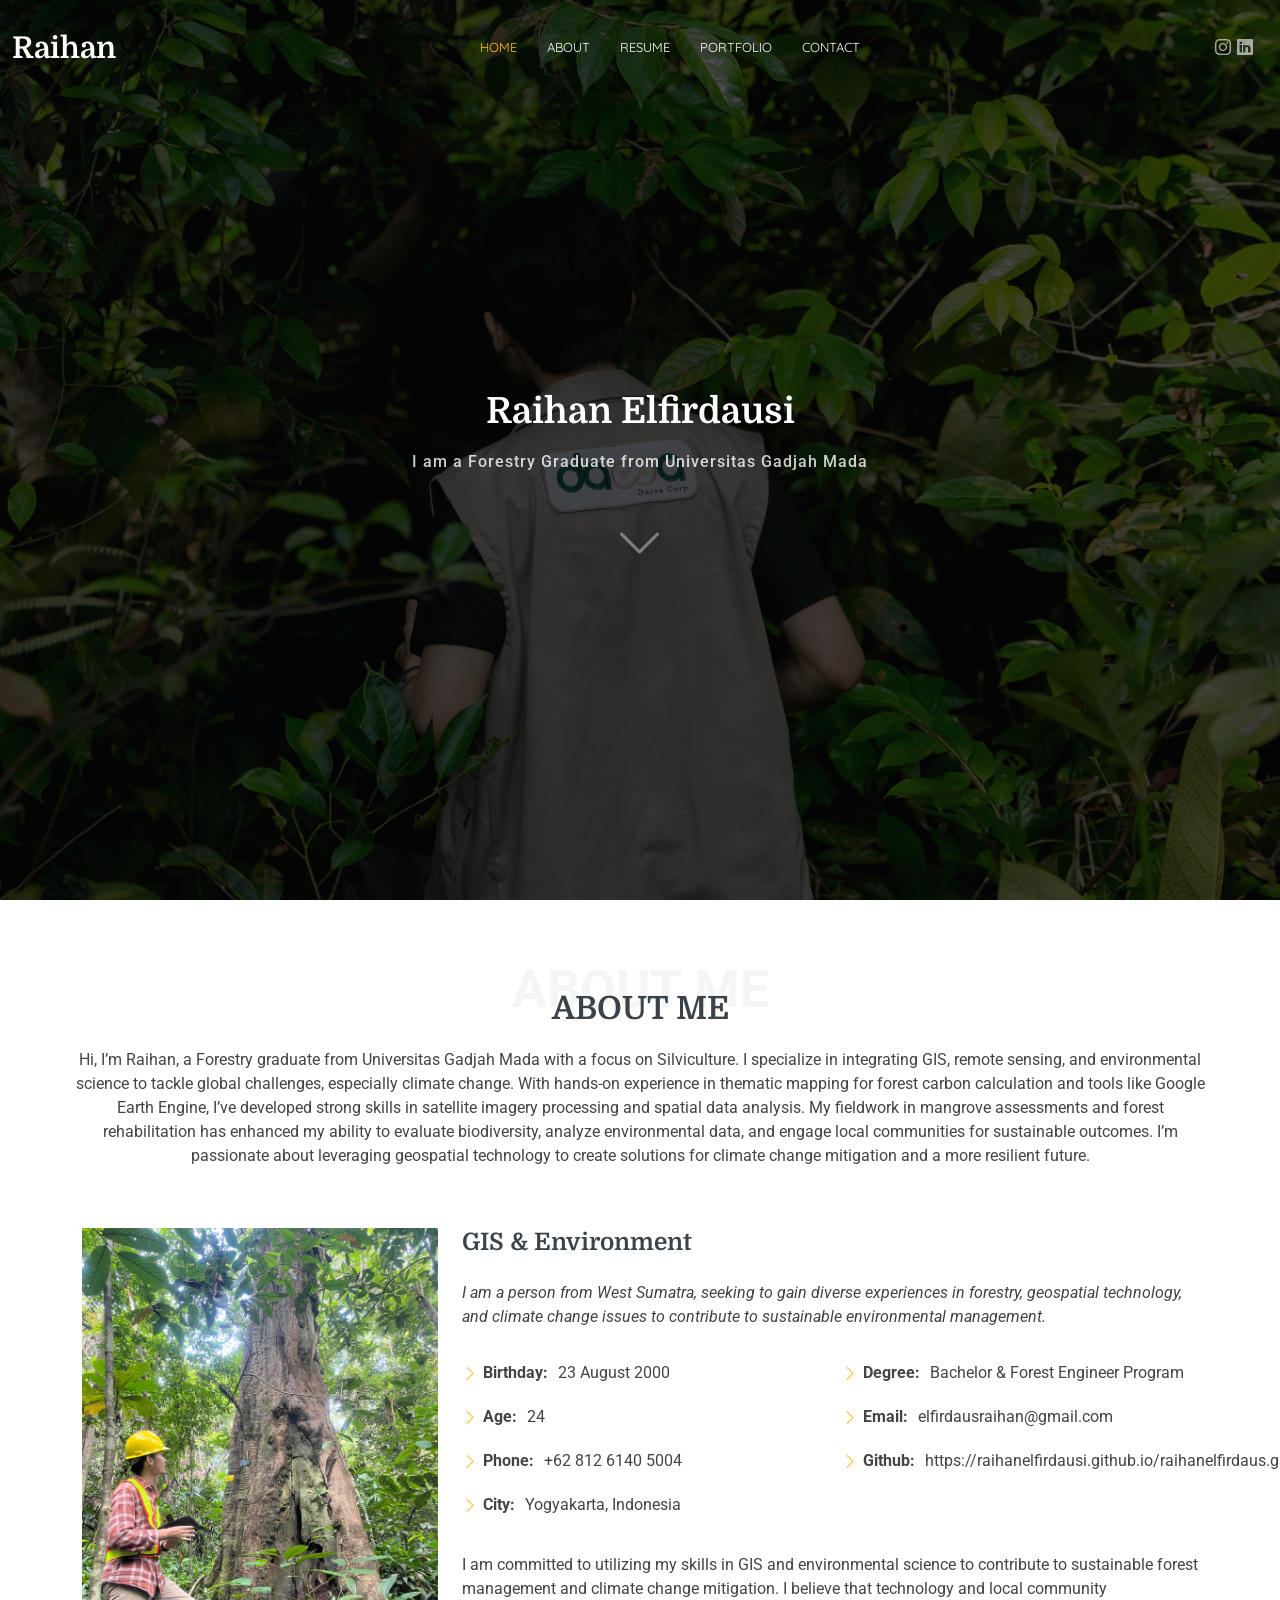
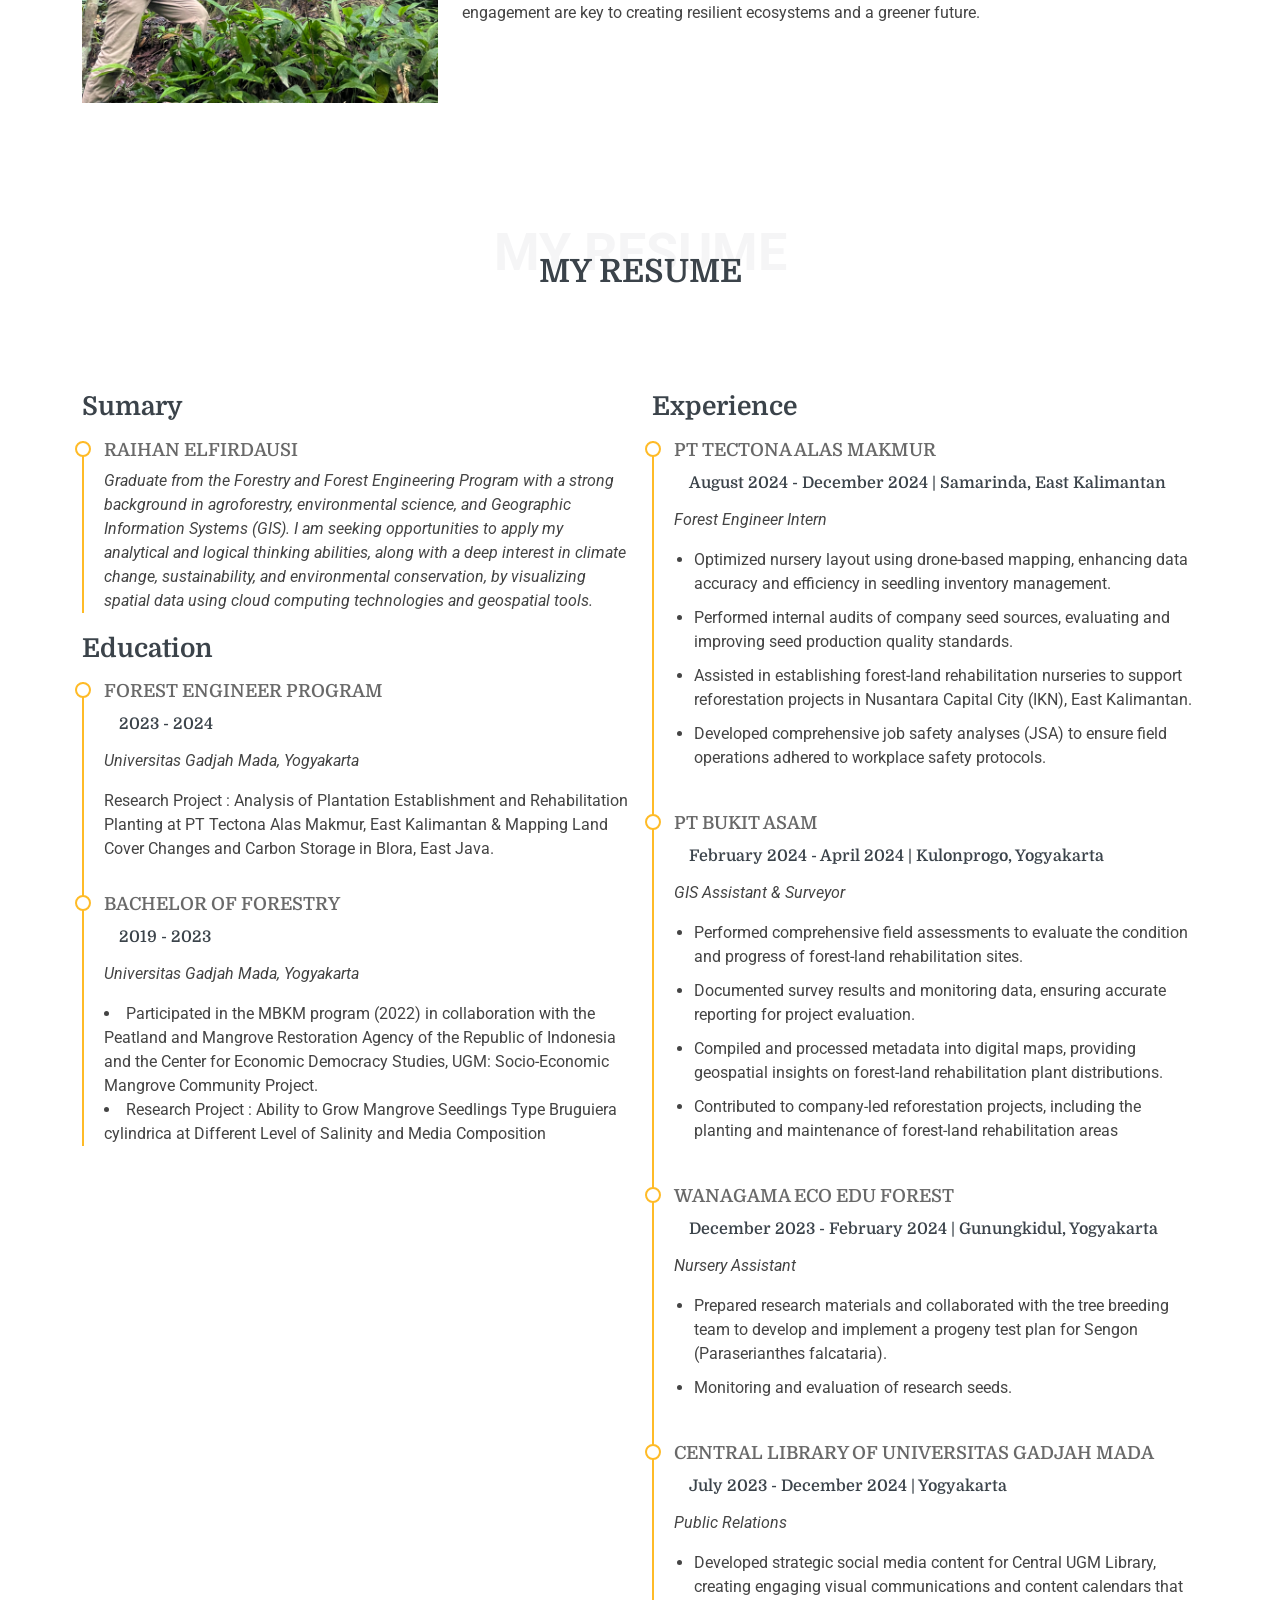
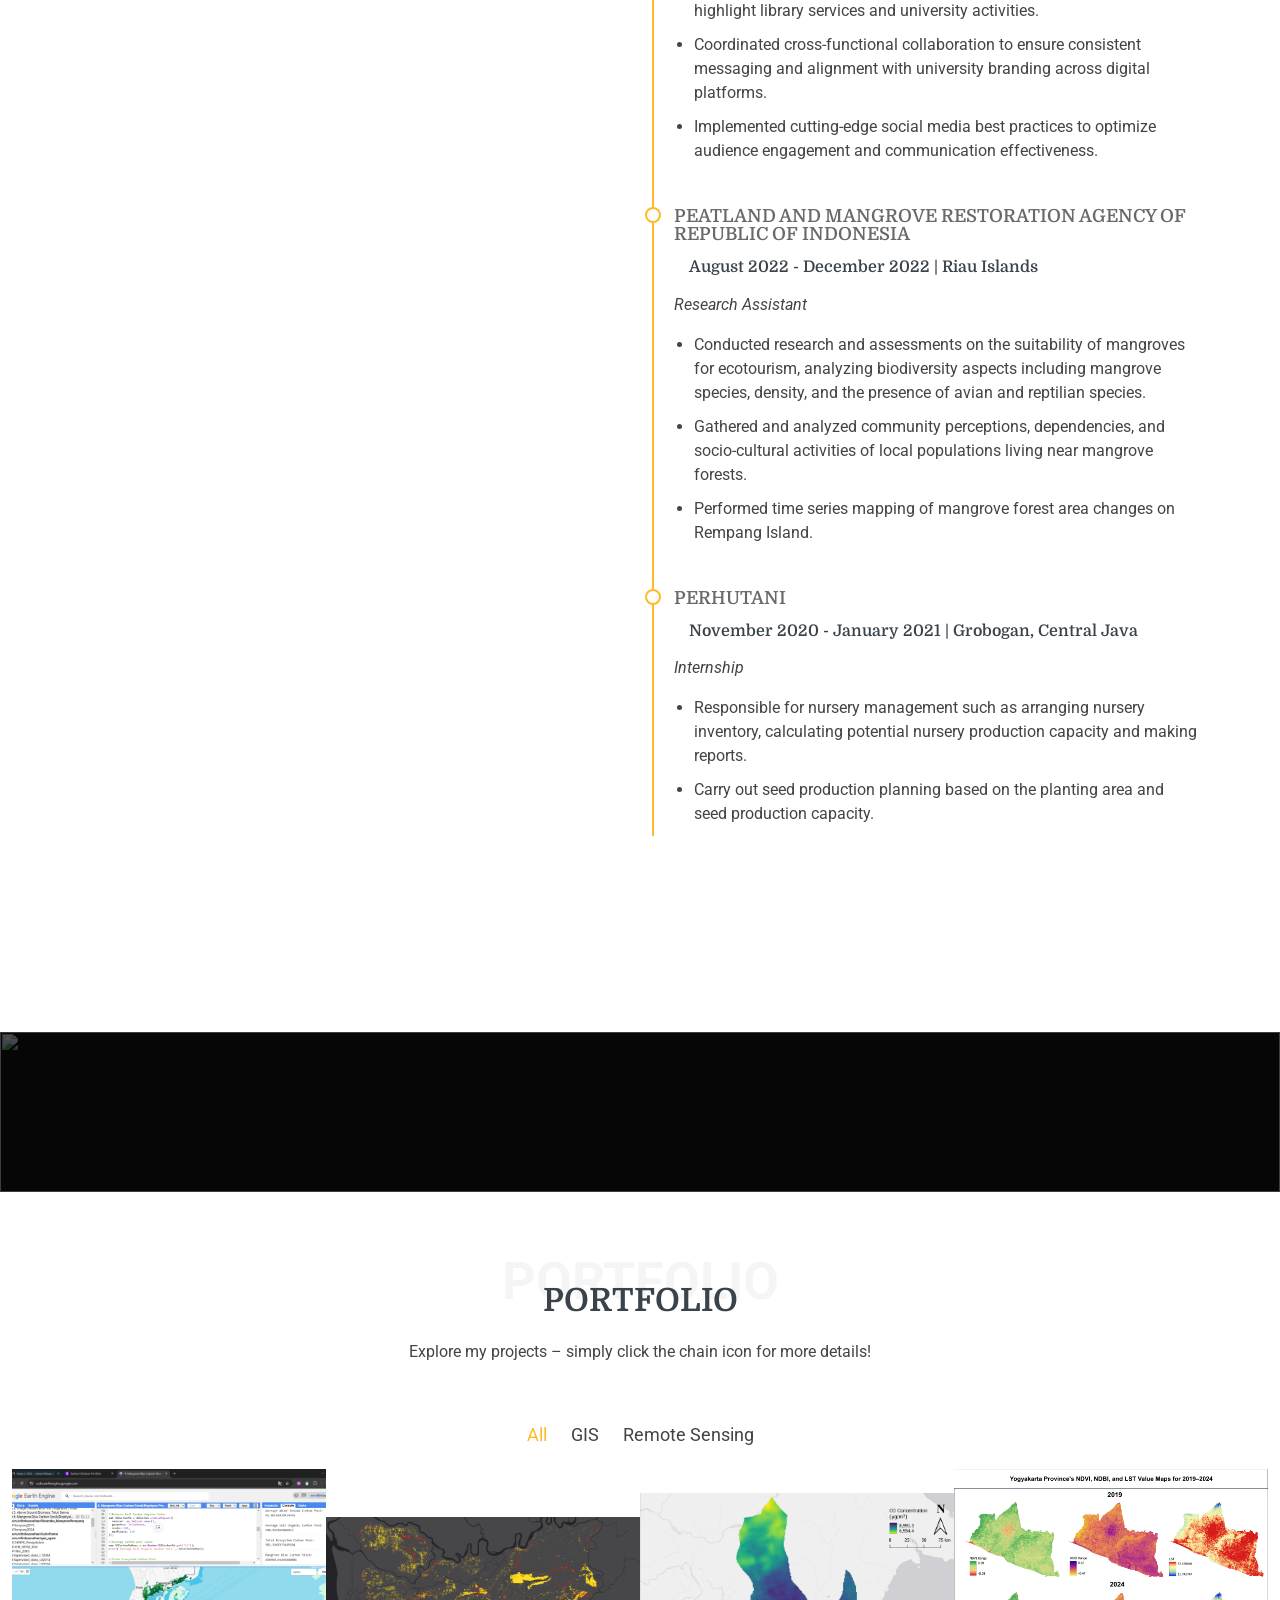
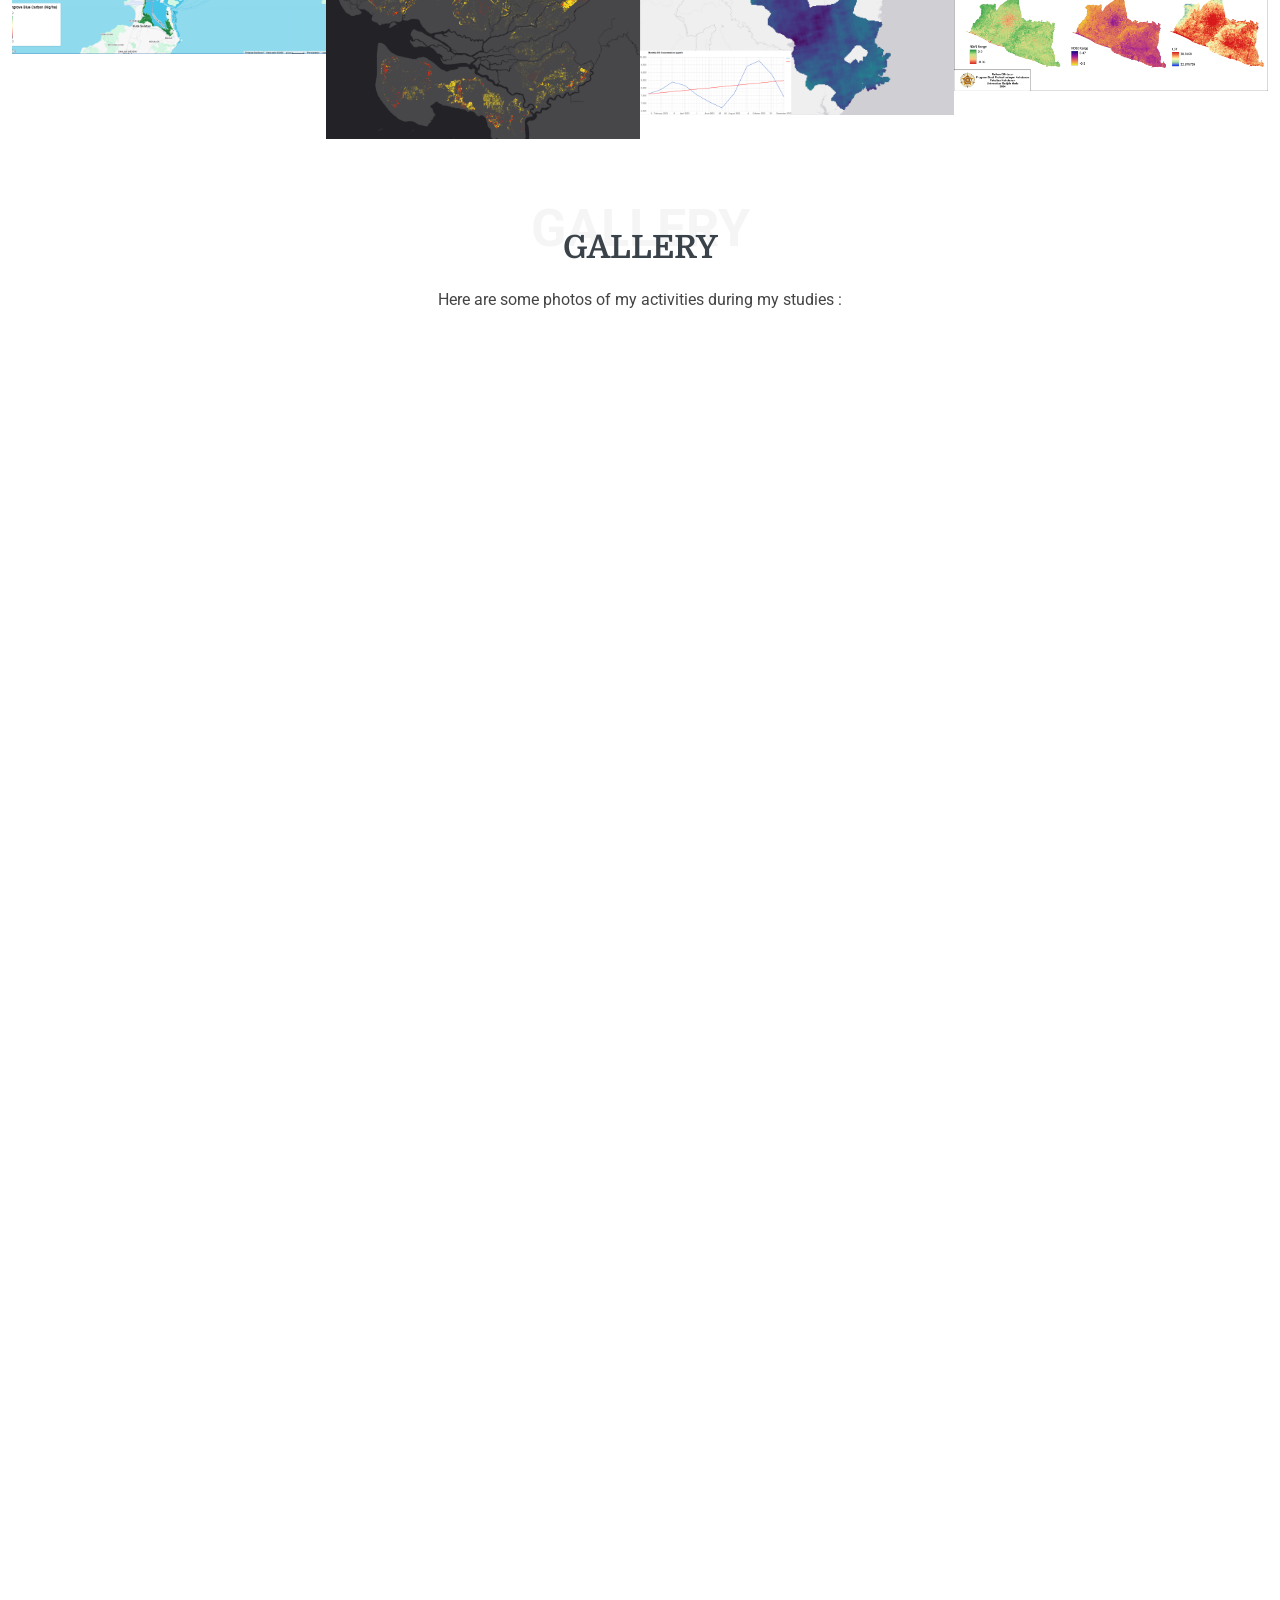
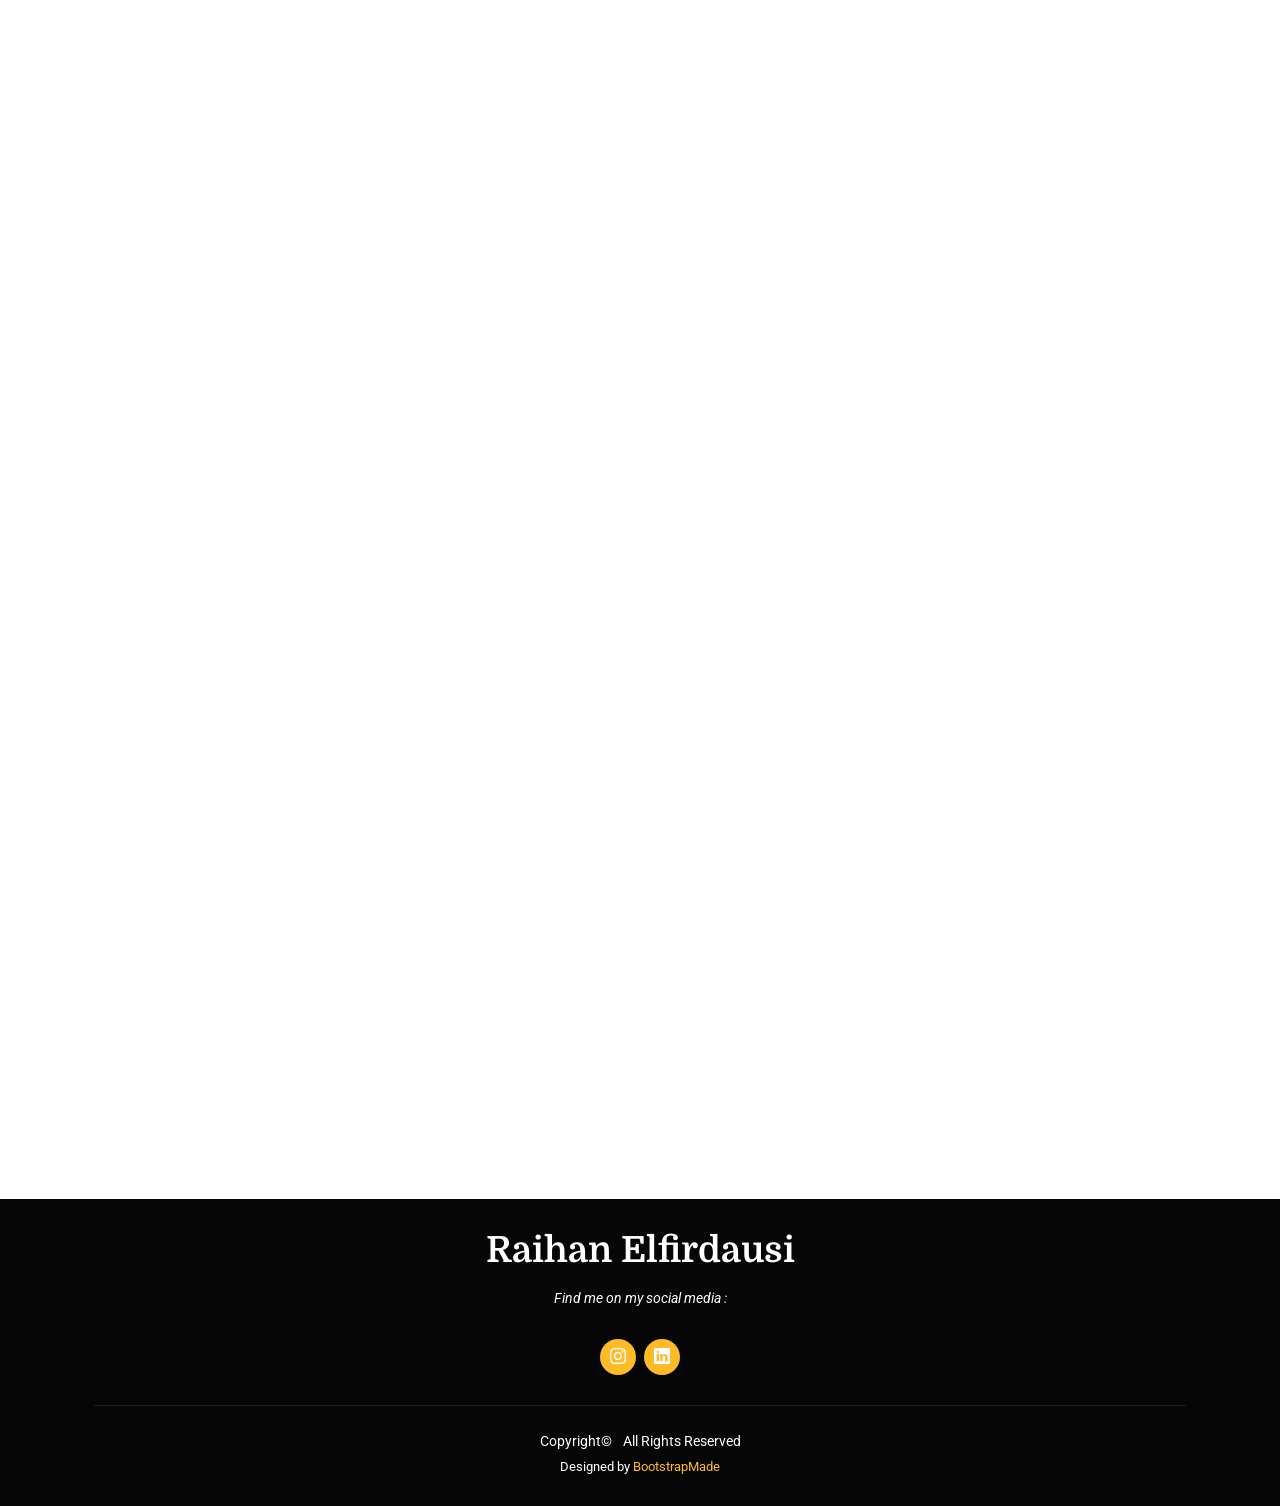
==== index.html @ 6f222135 "perbaikan" ====
<!DOCTYPE html><html lang="en"><head><meta charset="utf-8"><meta content="width=device-width, initial-scale=1.0" name="viewport"><title>Raihan Elfirdausi Portfolio</title><meta name="GIS Portfolio" content=""><meta name="Portfolio" content=""><!-- Favicons --><link href="assets/img/favicon.png" rel="icon"><link href="assets/img/apple-touch-icon.png" rel="apple-touch-icon"><!-- Fonts --><link href="https://fonts.googleapis.com" rel="preconnect"><link href="https://fonts.gstatic.com" rel="preconnect" crossorigin><link href="https://fonts.googleapis.com/css2?family=Roboto:ital,wght@0,100;0,300;0,400;0,500;0,700;0,900;1,100;1,300;1,400;1,500;1,700;1,900&family=Quicksand:wght@300;400;500;600;700&family=Domine:wght@400;500;600;700&display=swap" rel="stylesheet"><!-- Vendor CSS Files --><link href="assets/vendor/bootstrap/css/bootstrap.min.css" rel="stylesheet"><link href="assets/vendor/bootstrap-icons/bootstrap-icons.css" rel="stylesheet"><link href="assets/vendor/aos/aos.css" rel="stylesheet"><link href="assets/vendor/swiper/swiper-bundle.min.css" rel="stylesheet"><link href="assets/vendor/glightbox/css/glightbox.min.css" rel="stylesheet"><!-- Main CSS File --><link href="assets/css/main.css" rel="stylesheet"></head><body class="index-page"><header id="header" class="header d-flex align-items-center fixed-top"><div class="container-fluid position-relative d-flex align-items-center justify-content-between"><a href="index.html" class="logo d-flex align-items-center me-auto me-xl-0"><!-- Uncomment the line below if you also wish to use an image logo --><!-- <img src="assets/img/logo.png" alt="">--><h1 class="sitename">Raihan</h1></a><nav id="navmenu" class="navmenu"><ul><li><a href="#hero" class="active">Home</a></li><li><a href="#about">About</a></li><li><a href="#resume">Resume</a></li><li><a href="#portfolio">Portfolio</a></li><li><a href="#contact">Contact</a></li></ul><i class="mobile-nav-toggle d-xl-none bi bi-list"></i></nav><div class="header-social-links"><a href="#" class="instagram"><i class="bi bi-instagram"></i></a><a href="#" class="linkedin"><i class="bi bi-linkedin"></i></a></div></div></header><main class="main"><!-- Hero Section --><section id="hero" class="hero section dark-background"><img src="assets/img/VersiWEBP/Tempino-Ekologi-13.webp" alt="" data-aos="fade-in"><div class="container text-center" data-aos="fade-up" data-aos-delay="100"><h2>Raihan Elfirdausi</h2><p>I am a Forestry Graduate from Universitas Gadjah Mada</p>
        <a href="#about" class="btn-scroll" title="Scroll Down"><i class="bi bi-chevron-down"></i></a>
      </div>

    </section><!-- /Hero Section -->

    <!-- About Section -->
    <section id="about" class="about section">

      <!-- Section Title -->
      <div class="container section-title" data-aos="fade-up">
        <span class="description-title">About me</span>
        <h2>About Me</h2>
        <p>Hi, I’m Raihan, a Forestry graduate from Universitas Gadjah Mada with a focus on Silviculture. I specialize in integrating GIS, remote sensing, and environmental science to tackle global challenges, especially climate change.
          With hands-on experience in thematic mapping for forest carbon calculation and tools like Google Earth Engine, I’ve developed strong skills in satellite imagery processing and spatial data analysis. My fieldwork in mangrove assessments and forest rehabilitation has enhanced my ability to evaluate biodiversity, analyze environmental data, and engage local communities for sustainable outcomes.
          I’m passionate about leveraging geospatial technology to create solutions for climate change mitigation and a more resilient future.</p>
      </div><!-- End Section Title -->

      <div class="container" data-aos="fade-up" data-aos-delay="100">

        <div class="row gy-4 justify-content-center">
          <div class="col-lg-4">
            <img src="assets/img/rehan.jpg" class="img-fluid" alt="">
          </div>
          <div class="col-lg-8 content">
            <h2>GIS &amp; Environment</h2>
            <p class="fst-italic py-3">
              I am a person from West Sumatra, seeking to gain diverse experiences in forestry, geospatial technology, and climate change issues to contribute to sustainable environmental management.
            </p>
            <div class="row">
              <div class="col-lg-6">
                <ul>
                  <li><i class="bi bi-chevron-right"></i> <strong>Birthday:</strong> <span>23 August 2000</span></li>
                  <li><i class="bi bi-chevron-right"></i> <strong>Age:</strong> <span>24</span></li>
                  <li><i class="bi bi-chevron-right"></i> <strong>Phone:</strong> <span>+62 812 6140 5004</span></li>
                  <li><i class="bi bi-chevron-right"></i> <strong>City:</strong> <span>Yogyakarta, Indonesia</span></li>
                </ul>
              </div>
              <div class="col-lg-6">
                <ul>
                  <li><i class="bi bi-chevron-right"></i> <strong>Degree:</strong> <span>Bachelor & Forest Engineer Program</span></li>
                  <li><i class="bi bi-chevron-right"></i> <strong>Email:</strong> <span>elfirdausraihan@gmail.com</span></li>
                  <li><i class="bi bi-chevron-right"></i> <strong>Github:</strong> <span>https://raihanelfirdausi.github.io/raihanelfirdaus.github.io/</span></li>
                </ul>
              </div>
            </div>
            <p class="py-3">
              I am committed to utilizing my skills in GIS and environmental science to contribute to sustainable forest management and climate change mitigation. I believe that technology and local community engagement are key to creating resilient ecosystems and a greener future.
            </p>
          </div>
        </div>

      </div>

    </section><!-- /About Section -->

    <!-- Resume Section -->
    <section id="resume" class="resume section">

      <!-- Section Title -->
      <div class="container section-title" data-aos="fade-up">
        <span class="description-title">My Resume</span>
        <h2>My Resume</h2>
        <p> </p>
      </div><!-- End Section Title -->

      <div class="container">

        <div class="row">

          <div class="col-lg-6" data-aos="fade-up" data-aos-delay="100">
            <h3 class="resume-title">Sumary</h3>

            <div class="resume-item pb-0">
              <h4>Raihan Elfirdausi</h4>
              <p><em>Graduate from the Forestry and Forest Engineering Program with a strong background in agroforestry, environmental science, and Geographic Information Systems (GIS). I am seeking opportunities to apply my analytical and logical thinking abilities, along with a deep interest in climate change, sustainability, and environmental conservation, by visualizing spatial data using cloud computing technologies and geospatial tools.</em></p>
              <ul>
                
              </ul>
            </div><!-- Edn Resume Item -->

            <h3 class="resume-title">Education</h3>
            <div class="resume-item">
              <h4>Forest Engineer Program</h4>
              <h5>2023 - 2024</h5>
              <p><em>Universitas Gadjah Mada, Yogyakarta</em></p>
              <p>Research Project : Analysis of Plantation Establishment and Rehabilitation Planting at PT Tectona Alas Makmur, East Kalimantan & Mapping Land Cover Changes and Carbon Storage in Blora, East Java.</p>
            </div><!-- Edn Resume Item -->

            <div class="resume-item">
              <h4>Bachelor of Forestry</h4>
              <h5>2019 - 2023</h5>
              <p><em>Universitas Gadjah Mada, Yogyakarta</em></p>
              <li>Participated in the MBKM program (2022) in collaboration with the Peatland and Mangrove Restoration Agency of the Republic of Indonesia and the Center for Economic Democracy Studies, UGM: Socio-Economic Mangrove Community Project.
              <li>Research Project : Ability to Grow Mangrove Seedlings Type Bruguiera cylindrica at Different Level of Salinity and Media Composition
                </p>
            </div><!-- Edn Resume Item -->

          </div>

          <div class="col-lg-6" data-aos="fade-up" data-aos-delay="200">
            <h3 class="resume-title">Experience</h3>
            <div class="resume-item">
              <h4>PT Tectona Alas Makmur</h4>
              <h5>August 2024 - December 2024 | Samarinda, East Kalimantan</h5>
              <p><em>Forest Engineer Intern</em></p>
              <ul>
                <li>Optimized nursery layout using drone-based mapping, enhancing data accuracy and efficiency in seedling inventory management.</li>
                <li>Performed internal audits of company seed sources, evaluating and improving seed production quality standards.</li>
                <li>Assisted in establishing forest-land rehabilitation nurseries to support reforestation projects in Nusantara Capital City (IKN), East Kalimantan.</li>
                <li>Developed comprehensive job safety analyses (JSA) to ensure field operations adhered to workplace safety protocols.</li>
              </ul>
            </div><!-- Edn Resume Item -->

            <div class="resume-item">
              <h4>PT Bukit Asam</h4>
              <h5>February 2024 - April 2024 | Kulonprogo, Yogyakarta</h5>
              <p><em>GIS Assistant  & Surveyor</em></p>
              <ul>
                <li>Performed comprehensive field assessments to evaluate the condition and progress of forest-land rehabilitation sites.</li>
                <li>Documented survey results and monitoring data, ensuring accurate reporting for project evaluation.</li>
                <li>Compiled and processed metadata into digital maps, providing geospatial insights on forest-land rehabilitation plant distributions.</li>
                <li>Contributed to company-led reforestation projects, including the planting and maintenance of forest-land rehabilitation areas</li>
              </ul>
            </div><!-- Edn Resume Item -->

            <div class="resume-item">
              <h4>Wanagama Eco Edu Forest</h4>
              <h5>December 2023 - February 2024 | Gunungkidul, Yogyakarta</h5>
              <p><em>Nursery Assistant</em></p>
              <ul>
                <li>Prepared research materials and collaborated with the tree breeding team to develop and implement a progeny test plan for Sengon (Paraserianthes falcataria).</li>
                <li>Monitoring and evaluation of research seeds.</li>
              </ul>
            </div><!-- Edn Resume Item -->

            <div class="resume-item">
              <h4>Central Library of Universitas Gadjah Mada</h4>
              <h5>July 2023 - December 2024 | Yogyakarta</h5>
              <p><em>Public Relations</em></p>
              <ul>
                <li>Developed strategic social media content for Central UGM Library, creating engaging visual communications and content calendars that highlight library services and university activities.</li>
                <li>Coordinated cross-functional collaboration to ensure consistent messaging and alignment with university branding across digital platforms.</li>
                <li>Implemented cutting-edge social media best practices to optimize audience engagement and communication effectiveness.</li>
              </ul>
            </div><!-- Edn Resume Item -->

            <div class="resume-item">
              <h4>Peatland and Mangrove Restoration Agency of Republic of Indonesia</h4>
              <h5>August 2022 - December 2022 | Riau Islands</h5>
              <p><em>Research Assistant</em></p>
              <ul>
                <li>Conducted research and assessments on the suitability of mangroves for ecotourism, analyzing biodiversity aspects including mangrove species, density, and the presence of avian and reptilian species.</li>
                <li>Gathered and analyzed community perceptions, dependencies, and socio-cultural activities of local populations living near mangrove forests.</li>
                <li>Performed time series mapping of mangrove forest area changes on Rempang Island.</li>
              </ul>
            </div><!-- Edn Resume Item -->

            <div class="resume-item">
              <h4>PERHUTANI </h4>
              <h5>November 2020 - January 2021 | Grobogan, Central Java</h5>
              <p><em>Internship</em></p>
              <ul>
                <li>Responsible for nursery management such as arranging nursery inventory, calculating potential nursery production capacity and making reports.</li>
                <li>Carry out seed production planning based on the planting area and seed production capacity.</li>
              </ul>
            </div><!-- Edn Resume Item -->
          </div>

        </div>

      </div>

    </section><!-- /Resume Section -->

    <!-- Services Section -->
    <section id="services" class="services section">

      
    </section><!-- /Services Section -->

    <!-- Testimonials Section -->
    <section id="testimonials" class="testimonials section dark-background">

      <img src="assets/img/BALI CONTOUR WITHOUT CAPTION.png " class="testimonials-bg" alt="">

      <div class="container" data-aos="fade-up" data-aos-delay="100">

        <div class="swiper init-swiper">
          <script type="application/json" class="swiper-config">
            {
              "loop": true,
              "speed": 600,
              "autoplay": {
                "delay": 5000
              },
              "slidesPerView": "auto",
              "pagination": {
                "el": ".swiper-pagination",
                "type": "bullets",
                "clickable": true
              }
            }
          </script>
         

    </section><!-- /Testimonials Section -->

    <!-- Portfolio Section -->
    <section id="portfolio" class="portfolio section">

      <!-- Section Title -->
      <div class="container section-title" data-aos="fade-up">
        <span class="description-title">Portfolio</span>
        <h2>Portfolio</h2>
        <p>Explore my projects – simply click the chain icon for more details!</p>
      </div><!-- End Section Title -->

      <div class="container-fluid">

        <div class="isotope-layout" data-default-filter="*" data-layout="masonry" data-sort="original-order">

          <ul class="portfolio-filters isotope-filters" data-aos="fade-up" data-aos-delay="100">
            <li data-filter="*" class="filter-active">All</li>
            <li data-filter=".filter-GIS">GIS</li>
            <li data-filter=".filter-RemoteSensing">Remote Sensing</li>
            
          </ul><!-- End Portfolio Filters -->

          <div class="row g-0 isotope-container" data-aos="fade-up" data-aos-delay="200">

            <div class="col-xl-3 col-lg-4 col-md-6 portfolio-item isotope-item filter-RemoteSensing">
              <div class="portfolio-content h-100">
                <img src="assets/img/portfolio/Blue Carbon Teluk Benoa.png" class="img-fluid" alt="">
                <div class="portfolio-info">
                  <a href="assets/img/portfolio/Blue Carbon Teluk Benoa.png" data-gallery="portfolio-gallery-Google Earth Engine" class="glightbox preview-link"><i class="bi bi-zoom-in"></i></a>
                  <a href="BenoaBay.html" title="More Details" class="details-link"><i class="bi bi-link-45deg"></i></a>
                </div>
              </div>
            </div><!-- End Portfolio Item -->

            <div class="col-xl-3 col-lg-4 col-md-6 portfolio-item isotope-item filter-RemoteSensing filter-GIS">
              <div class="portfolio-content h-100">
                <img src="assets/img/VersiWEBP/Peta Perubahan Luasan Mangrove Rempang 2019-2024-min.png" class="img-fluid" alt="">
                <div class="portfolio-info">
                  <a href="assets/img/VersiWEBP/Peta Perubahan Luasan Mangrove Rempang 2019-2024-min.png" data-gallery="portfolio-gallery-product" class="glightbox preview-link"><i class="bi bi-zoom-in"></i></a>
                  <a href="Rempang.html" title="More Details" class="details-link"><i class="bi bi-link-45deg"></i></a>
                </div>
              </div>
            </div><!-- End Portfolio Item -->

            <div class="col-xl-3 col-lg-4 col-md-6 portfolio-item isotope-item filter-GIS">
              <div class="portfolio-content h-100">
                <img src="assets/img/portfolio/Peta Contour Bali.png" class="img-fluid" alt="">
                <div class="portfolio-info">
                  <a href="assets/img/portfolio/Peta Contour Bali.png" data-gallery="portfolio-gallery-branding" class="glightbox preview-link"><i class="bi bi-zoom-in"></i></a>
                  <a href="Bali3D.html" title="More Details" class="details-link"><i class="bi bi-link-45deg"></i></a>
                </div>
              </div>
            </div><!-- End Portfolio Item -->

            <div class="col-xl-3 col-lg-4 col-md-6 portfolio-item isotope-item filter-RemoteSensing filter-GIS">
              <div class="portfolio-content h-100">
                <img src="assets/img/VersiWEBP/IndeksYogyakarta.webp" class="img-fluid" alt="">
                <div class="portfolio-info">
                  <a href="assets/img/VersiWEBP/IndeksYogyakarta.webp" data-gallery="portfolio-gallery-book" class="glightbox preview-link"><i class="bi bi-zoom-in"></i></a>
                  <a href="IndeksYogyakarta.html" title="More Details" class="details-link"><i class="bi bi-link-45deg"></i></a>
                </div>
              </div>
            </div><!-- End Portfolio Item -->

            <div class="col-xl-3 col-lg-4 col-md-6 portfolio-item isotope-item filter-RemoteSensing filter-GIS">
              <div class="portfolio-content h-100">
                <img src="assets/img/portfolio/BloraEnd2.jpg" class="img-fluid" alt="">
                <div class="portfolio-info">
                  <a href="assets/img/portfolio/BloraEnd2.jpg" data-gallery="portfolio-gallery-book" class="glightbox preview-link"><i class="bi bi-zoom-in"></i></a>
                  <a href="CarbonBlora.html" title="More Details" class="details-link"><i class="bi bi-link-45deg"></i></a>
                </div>
              </div>
            </div><!-- End Portfolio Item -->

            <div class="col-xl-3 col-lg-4 col-md-6 portfolio-item isotope-item filter-RemoteSensing">
              <div class="portfolio-content h-100">
                <img src="assets/img/portfolio/Peta CO_Kutai.png" class="img-fluid" alt="">
                <div class="portfolio-info">
                  <a href="assets/img/portfolio/Peta CO_Kutai.png" data-gallery="portfolio-gallery-book" class="glightbox preview-link"><i class="bi bi-zoom-in"></i></a>
                  <a href="Polusi.html" title="More Details" class="details-link"><i class="bi bi-link-45deg"></i></a>
                </div>
              </div>
            </div><!-- End Portfolio Item -->

            <div class="col-xl-3 col-lg-4 col-md-6 portfolio-item isotope-item filter-GIS filter-RemoteSensing">
              <div class="portfolio-content h-100">
                <img src="assets/img/portfolio/Emission Factor Without Legend.png" class="img-fluid" alt="">
                <div class="portfolio-info">
                  <a href="assets/img/portfolio/Emission Factor Without Legend.png" data-gallery="portfolio-gallery-book" class="glightbox preview-link"><i class="bi bi-zoom-in"></i></a>
                  <a href="Peatland Kubu Raya.html" title="More Details" class="details-link"><i class="bi bi-link-45deg"></i></a>
                </div>
              </div>
            </div><!-- End Portfolio Item -->

           </div><!-- End Portfolio Container -->

    <!-- Gallery Section -->
    <section id="gallery" class="gallery section">

      <!-- Section Title -->
      <div class="container section-title" data-aos="fade-up">
        <span class="description-title">Gallery</span>
        <h2>Gallery</h2>
        <p>Here are some photos of my activities during my studies :</p>
      </div><!-- End Section Title -->

      <div class="container-fluid" data-aos="fade-up" data-aos-delay="100">

        <div class="row g-0">
          <div class="col-lg-3 col-md-4">
            <div class="gallery-item">
              <a href="assets/img/VersiWEBP/kaltim.webp" class="glightbox" data-gallery="images-gallery">
                <img src="assets/img/VersiWEBP/kaltim.webp" alt="" class="img-fluid">
              </a>
            </div>
          </div><!-- End Gallery Item -->

          <div class="col-lg-3 col-md-4">
            <div class="gallery-item">
              <a href="assets/img/gallery/tata.jpg" class="glightbox" data-gallery="images-gallery">
                <img src="assets/img/gallery/tata.jpg" alt="" class="img-fluid">
              </a>
            </div>
          </div><!-- End Gallery Item -->

          <div class="col-lg-3 col-md-4">
            <div class="gallery-item">
              <a href="assets/img/gallery/nayes.jpg" class="glightbox" data-gallery="images-gallery">
                <img src="assets/img/gallery/nayes.jpg" alt="" class="img-fluid">
              </a>
            </div>
          </div><!-- End Gallery Item -->

          <div class="col-lg-3 col-md-4">
            <div class="gallery-item">
              <a href="assets/img/gallery/grobogan.jpg" class="glightbox" data-gallery="images-gallery">
                <img src="assets/img/gallery/grobogan.jpg" alt="" class="img-fluid">
              </a>
            </div>
          </div><!-- End Gallery Item -->
          
          <div class="col-lg-3 col-md-4">
            <div class="gallery-item">
              <a href="assets/img/gallery/mangrove.jpg" class="glightbox" data-gallery="images-gallery">
                <img src="assets/img/gallery/mangrove.jpg" alt="" class="img-fluid">
              </a>
            </div>
          </div><!-- End Gallery Item -->

          <div class="col-lg-3 col-md-4">
            <div class="gallery-item">
              <a href="assets/img/gallery/kebumen.jpg" class="glightbox" data-gallery="images-gallery">
                <img src="assets/img/gallery/kebumen.jpg" alt="" class="img-fluid">
              </a>
            </div>
          </div><!-- End Gallery Item -->


          <div class="col-lg-3 col-md-4">
            <div class="gallery-item">
              <a href="assets/img/VersiWEBP/wanagama.webp" class="glightbox" data-gallery="images-gallery">
                <img src="assets/img/VersiWEBP/wanagama.webp" alt="" class="img-fluid">
              </a>
            </div>
          </div><!-- End Gallery Item -->

          <div class="col-lg-3 col-md-4">
            <div class="gallery-item">
              <a href="assets/img/VersiWEBP/nusantara.webp" class="glightbox" data-gallery="images-gallery">
                <img src="assets/img/VersiWEBP/nusantara.webp" alt="" class="img-fluid">
              </a>
            </div>
          </div><!-- End Gallery Item -->

          <div class="col-lg-3 col-md-4">
            <div class="gallery-item">
              <a href="assets/img/gallery/ptba.jpg" class="glightbox" data-gallery="images-gallery">
                <img src="assets/img/gallery/ptba.jpg" alt="" class="img-fluid">
              </a>
            </div>
          </div><!-- End Gallery Item -->
          
          <div class="col-lg-3 col-md-4">
            <div class="gallery-item">
              <a href="assets/img/VersiWEBP/DJI_0593.webp" class="glightbox" data-gallery="images-gallery">
                <img src="assets/img/VersiWEBP/DJI_0593.webp" alt="" class="img-fluid">
              </a>
            </div>
          </div><!-- End Gallery Item -->
          
          <div class="col-lg-3 col-md-4">
            <div class="gallery-item">
              <a href="assets/img/VersiWEBP/DJI_0625.webp" class="glightbox" data-gallery="images-gallery">
                <img src="assets/img/VersiWEBP/DJI_0625.webp" alt="" class="img-fluid">
              </a>
            </div>
          </div><!-- End Gallery Item -->

          <div class="col-lg-3 col-md-4">
            <div class="gallery-item">
              <a href="assets/img/VersiWEBP/Tempino-Ekologi-13.webp" class="glightbox" data-gallery="images-gallery">
                <img src="assets/img/VersiWEBP/Tempino-Ekologi-13.webp" alt="" class="img-fluid">
              </a>
            </div>
          </div><!-- End Gallery Item -->

          <div class="col-lg-3 col-md-4">
            <div class="gallery-item">
              <a href="assets/img/VersiWEBP/Tempino-Hewan-18.webp" class="glightbox" data-gallery="images-gallery">
                <img src="assets/img/VersiWEBP/Tempino-Hewan-18.webp" alt="" class="img-fluid">
              </a>
            </div>
          </div><!-- End Gallery Item -->
          <div class="col-lg-3 col-md-4">
            <div class="gallery-item">
              <a href="assets/img/VersiWEBP/Tempino-Sosial-20.webp" class="glightbox" data-gallery="images-gallery">
                <img src="assets/img/VersiWEBP/Tempino-Sosial-20.webp" alt="" class="img-fluid">
              </a>
            </div>
          </div><!-- End Gallery Item -->

          <div class="col-lg-3 col-md-4">
            <div class="gallery-item">
              <a href="assets/img/VersiWEBP/Tempino-Ekologi-37.webp" class="glightbox" data-gallery="images-gallery">
                <img src="assets/img/VersiWEBP/Tempino-Ekologi-37.webp" alt="" class="img-fluid">
              </a>
            </div>
          </div><!-- End Gallery Item -->

          <div class="col-lg-3 col-md-4">
            <div class="gallery-item">
              <a href="assets/img/VersiWEBP/Tempino-Hewan-12.webp" class="glightbox" data-gallery="images-gallery">
                <img src="assets/img/VersiWEBP/Tempino-Hewan-12.webp" alt="" class="img-fluid">
              </a>
            </div>
          </div><!-- End Gallery Item -->
          <div class="col-lg-3 col-md-4">
            <div class="gallery-item">
              <a href="assets/img/VersiWEBP/skripsi.webp" class="glightbox" data-gallery="images-gallery">
                <img src="assets/img/VersiWEBP/skripsi.webp" alt="" class="img-fluid">
              </a>
            </div>
          </div><!-- End Gallery Item -->

    </section><!-- /Gallery Section -->

    <!-- Contact Section -->
    <section id="contact" class="contact section">

      <!-- Section Title -->
      <div class="container section-title" data-aos="fade-up">
        <span class="description-title">Contact</span>
        <h2>Get in Touch</h2>
        <p> </p>
      </div><!-- End Section Title -->

      <div class="container" data-aos="fade-up" data-aos-delay="100">

        <div class="row gy-4" data-aos="fade-up" data-aos-delay="200">

          <div class="col-lg-4">
            <div class="info-item d-flex flex-column justify-content-center align-items-center">
              <i class="bi bi-geo-alt"></i>
              <h3>Address</h3>
              <p>Sleman, Yogyakarta, 55598</p>
            </div>
          </div><!-- End Info Item -->

          <div class="col-lg-4">
            <div class="info-item d-flex flex-column justify-content-center align-items-center info-item-borders">
              <i class="bi bi-telephone"></i>
              <h3>Call Us</h3>
              <p>+62 812 6140 5004</p>
            </div>
          </div><!-- End Info Item -->

          <div class="col-lg-4">
            <div class="info-item d-flex flex-column justify-content-center align-items-center">
              <i class="bi bi-envelope"></i>
              <h3>Email</h3>
              <p>elfirdausraihan@gmail.com</p>
            </div>
          </div><!-- End Info Item -->

        </div>

  </main>

  <footer id="footer" class="footer position-relative dark-background">
    <div class="container">
      <h3 class="sitename">Raihan Elfirdausi<br></h3>
      <p>Find me on my social media :</p>
      <div class="social-links d-flex justify-content-center">
        <a href="https://www.instagram.com/raihanelfirdaus/"><i class="bi bi-instagram"></i></a>
        <a href="https://www.linkedin.com/in/raihan-elfirdausi/"><i class="bi bi-linkedin"></i></a>
      </div>
      <div class="container">
        <div class="copyright">
          <span>Copyright©</span> <strong class="px-1 sitename"></strong> <span>All Rights Reserved</span>
        </div>
        <div class="credits">
          <!-- All the links in the footer should remain intact. -->
          <!-- You can delete the links only if you've purchased the pro version. --><!-- Licensing information:https://bootstrapmade.com/license/ --><!-- Purchase the pro version with working PHP/AJAX contact form:[buy-url] -->Designed by <a href="https://bootstrapmade.com/">BootstrapMade</a></div></div></div></footer><!-- Scroll Top --><a href="#" id="scroll-top" class="scroll-top d-flex align-items-center justify-content-center"><i class="bi bi-arrow-up-short"></i></a><!-- Preloader --><div id="preloader"></div><!-- Vendor JS Files --><script src="assets/vendor/bootstrap/js/bootstrap.bundle.min.js"></script><script src="assets/vendor/php-email-form/validate.js"></script><script src="assets/vendor/aos/aos.js"></script><script src="assets/vendor/swiper/swiper-bundle.min.js"></script><script src="assets/vendor/glightbox/js/glightbox.min.js"></script><script src="assets/vendor/imagesloaded/imagesloaded.pkgd.min.js"></script><script src="assets/vendor/isotope-layout/isotope.pkgd.min.js"></script><!-- Main JS File --><script src="assets/js/main.js"></script></body></html>
---- assets/css/main.css ----
/**
* Template Name: Laura
* Template URL: https://bootstrapmade.com/laura-free-creative-bootstrap-theme/
* Updated: Aug 07 2024 with Bootstrap v5.3.3
* Author: BootstrapMade.com
* License: https://bootstrapmade.com/license/
*/

/*--------------------------------------------------------------
# Font & Color Variables
# Help: https://bootstrapmade.com/color-system/
--------------------------------------------------------------*/
/* Fonts */
:root {
  --default-font: "Roboto",  system-ui, -apple-system, "Segoe UI", Roboto, "Helvetica Neue", Arial, "Noto Sans", "Liberation Sans", sans-serif, "Apple Color Emoji", "Segoe UI Emoji", "Segoe UI Symbol", "Noto Color Emoji";
  --heading-font: "Domine",  sans-serif;
  --nav-font: "Quicksand",  sans-serif;
}

/* Global Colors - The following color variables are used throughout the website. Updating them here will change the color scheme of the entire website */
:root { 
  --background-color: #ffffff; /* Background color for the entire website, including individual sections */
  --default-color: #444444; /* Default color used for the majority of the text content across the entire website */
  --heading-color: #3b434a; /* Color for headings, subheadings and title throughout the website */
  --accent-color: #ffbb27; /* Accent color that represents your brand on the website. It's used for buttons, links, and other elements that need to stand out */
  --surface-color: #ffffff; /* The surface color is used as a background of boxed elements within sections, such as cards, icon boxes, or other elements that require a visual separation from the global background. */
  --contrast-color: #000000; /* Contrast color for text, ensuring readability against backgrounds of accent, heading, or default colors. */
}

/* Nav Menu Colors - The following color variables are used specifically for the navigation menu. They are separate from the global colors to allow for more customization options */
:root {
  --nav-color: #ffffff;  /* The default color of the main navmenu links */
  --nav-hover-color: #ffbb27; /* Applied to main navmenu links when they are hovered over or active */
  --nav-mobile-background-color: #ffffff; /* Used as the background color for mobile navigation menu */
  --nav-dropdown-background-color: #ffffff; /* Used as the background color for dropdown items that appear when hovering over primary navigation items */
  --nav-dropdown-color: #444444; /* Used for navigation links of the dropdown items in the navigation menu. */
  --nav-dropdown-hover-color: #ffbb27; /* Similar to --nav-hover-color, this color is applied to dropdown navigation links when they are hovered over. */
}

/* Color Presets - These classes override global colors when applied to any section or element, providing reuse of the sam color scheme. */

.light-background {
  --background-color: #f9f9f9;
  --surface-color: #ffffff;
}

.dark-background {
  --background-color: #060606;
  --default-color: #ffffff;
  --heading-color: #ffffff;
  --surface-color: #252525;
  --contrast-color: #ffffff;
}

/* Smooth scroll */
:root {
  scroll-behavior: smooth;
}

/*--------------------------------------------------------------
# General Styling & Shared Classes
--------------------------------------------------------------*/
body {
  color: var(--default-color);
  background-color: var(--background-color);
  font-family: var(--default-font);
}

a {
  color: var(--accent-color);
  text-decoration: none;
  transition: 0.3s;
}

a:hover {
  color: color-mix(in srgb, var(--accent-color), transparent 25%);
  text-decoration: none;
}

h1,
h2,
h3,
h4,
h5,
h6 {
  color: var(--heading-color);
  font-family: var(--heading-font);
}

/* PHP Email Form Messages
------------------------------*/
.php-email-form .error-message {
  display: none;
  background: #df1529;
  color: #ffffff;
  text-align: left;
  padding: 15px;
  margin-bottom: 24px;
  font-weight: 600;
}

.php-email-form .sent-message {
  display: none;
  color: #ffffff;
  background: #059652;
  text-align: center;
  padding: 15px;
  margin-bottom: 24px;
  font-weight: 600;
}

.php-email-form .loading {
  display: none;
  background: var(--surface-color);
  text-align: center;
  padding: 15px;
  margin-bottom: 24px;
}

.php-email-form .loading:before {
  content: "";
  display: inline-block;
  border-radius: 50%;
  width: 24px;
  height: 24px;
  margin: 0 10px -6px 0;
  border: 3px solid var(--accent-color);
  border-top-color: var(--surface-color);
  animation: php-email-form-loading 1s linear infinite;
}

@keyframes php-email-form-loading {
  0% {
    transform: rotate(0deg);
  }

  100% {
    transform: rotate(360deg);
  }
}

/*--------------------------------------------------------------
# Global Header
--------------------------------------------------------------*/
.header {
  --background-color: rgba(0, 0, 0, 0);
  --default-color: #ffffff;
  --heading-color: #ffffff;
  color: var(--default-color);
  background-color: var(--background-color);
  padding: 20px 0;
  transition: all 0.5s;
  z-index: 997;
}

.header .logo {
  line-height: 1;
}

.header .logo img {
  max-height: 36px;
  margin-right: 8px;
}

.header .logo h1 {
  font-size: 30px;
  margin: 0;
  font-weight: 700;
  color: var(--heading-color);
}

.header .header-social-links {
  padding-right: 15px;
}

.header .header-social-links a {
  color: color-mix(in srgb, var(--default-color), transparent 40%);
  padding-left: 6px;
  display: inline-block;
  transition: 0.3s;
  font-size: 16px;
}

.header .header-social-links a:hover {
  color: var(--accent-color);
}

.header .header-social-links a i {
  line-height: 0px;
}

@media (max-width: 1200px) {
  .header .logo {
    order: 1;
  }

  .header .header-social-links {
    order: 2;
  }

  .header .navmenu {
    order: 3;
  }
}

.scrolled .header {
  box-shadow: 0px 0 18px rgba(0, 0, 0, 0.1);
  padding: 12px 0;
}

/* Global Header on Scroll
------------------------------*/
.scrolled .header {
  --background-color: rgba(0, 0, 0, 0.8);
}

/*--------------------------------------------------------------
# Navigation Menu
--------------------------------------------------------------*/
/* Navmenu - Desktop */
@media (min-width: 1200px) {
  .navmenu {
    padding: 0;
  }

  .navmenu ul {
    margin: 0;
    padding: 0;
    display: flex;
    list-style: none;
    align-items: center;
  }

  .navmenu li {
    position: relative;
  }

  .navmenu a,
  .navmenu a:focus {
    color: var(--nav-color);
    padding: 18px 15px;
    font-size: 13px;
    text-transform: uppercase;
    font-family: var(--nav-font);
    font-weight: 400;
    display: flex;
    align-items: center;
    justify-content: space-between;
    white-space: nowrap;
    transition: 0.3s;
  }

  .navmenu a i,
  .navmenu a:focus i {
    font-size: 12px;
    line-height: 0;
    margin-left: 5px;
    transition: 0.3s;
  }

  .navmenu li:last-child a {
    padding-right: 0;
  }

  .navmenu li:hover>a,
  .navmenu .active,
  .navmenu .active:focus {
    color: var(--nav-hover-color);
  }

  .navmenu .dropdown ul {
    margin: 0;
    padding: 10px 0;
    background: var(--nav-dropdown-background-color);
    display: block;
    position: absolute;
    visibility: hidden;
    left: 14px;
    top: 130%;
    opacity: 0;
    transition: 0.3s;
    border-radius: 4px;
    z-index: 99;
    box-shadow: 0px 0px 30px rgba(0, 0, 0, 0.1);
  }

  .navmenu .dropdown ul li {
    min-width: 200px;
  }

  .navmenu .dropdown ul a {
    padding: 10px 20px;
    font-size: 15px;
    text-transform: none;
    color: var(--nav-dropdown-color);
  }

  .navmenu .dropdown ul a i {
    font-size: 12px;
  }

  .navmenu .dropdown ul a:hover,
  .navmenu .dropdown ul .active:hover,
  .navmenu .dropdown ul li:hover>a {
    color: var(--nav-dropdown-hover-color);
  }

  .navmenu .dropdown:hover>ul {
    opacity: 1;
    top: 100%;
    visibility: visible;
  }

  .navmenu .dropdown .dropdown ul {
    top: 0;
    left: -90%;
    visibility: hidden;
  }

  .navmenu .dropdown .dropdown:hover>ul {
    opacity: 1;
    top: 0;
    left: -100%;
    visibility: visible;
  }
}

/* Navmenu - Mobile */
@media (max-width: 1199px) {
  .mobile-nav-toggle {
    color: var(--nav-color);
    font-size: 28px;
    line-height: 0;
    margin-right: 10px;
    cursor: pointer;
    transition: color 0.3s;
  }

  .navmenu {
    padding: 0;
    z-index: 9997;
  }

  .navmenu ul {
    display: none;
    list-style: none;
    position: absolute;
    inset: 60px 20px 20px 20px;
    padding: 10px 0;
    margin: 0;
    border-radius: 6px;
    background-color: var(--nav-mobile-background-color);
    overflow-y: auto;
    transition: 0.3s;
    z-index: 9998;
    box-shadow: 0px 0px 30px rgba(0, 0, 0, 0.1);
  }

  .navmenu a,
  .navmenu a:focus {
    color: var(--nav-dropdown-color);
    padding: 10px 20px;
    font-family: var(--nav-font);
    font-size: 17px;
    font-weight: 500;
    display: flex;
    align-items: center;
    justify-content: space-between;
    white-space: nowrap;
    transition: 0.3s;
  }

  .navmenu a i,
  .navmenu a:focus i {
    font-size: 12px;
    line-height: 0;
    margin-left: 5px;
    width: 30px;
    height: 30px;
    display: flex;
    align-items: center;
    justify-content: center;
    border-radius: 50%;
    transition: 0.3s;
    background-color: color-mix(in srgb, var(--accent-color), transparent 90%);
  }

  .navmenu a i:hover,
  .navmenu a:focus i:hover {
    background-color: var(--accent-color);
    color: var(--contrast-color);
  }

  .navmenu a:hover,
  .navmenu .active,
  .navmenu .active:focus {
    color: var(--nav-dropdown-hover-color);
  }

  .navmenu .active i,
  .navmenu .active:focus i {
    background-color: var(--accent-color);
    color: var(--contrast-color);
    transform: rotate(180deg);
  }

  .navmenu .dropdown ul {
    position: static;
    display: none;
    z-index: 99;
    padding: 10px 0;
    margin: 10px 20px;
    background-color: var(--nav-dropdown-background-color);
    border: 1px solid color-mix(in srgb, var(--default-color), transparent 90%);
    box-shadow: none;
    transition: all 0.5s ease-in-out;
  }

  .navmenu .dropdown ul ul {
    background-color: rgba(33, 37, 41, 0.1);
  }

  .navmenu .dropdown>.dropdown-active {
    display: block;
    background-color: rgba(33, 37, 41, 0.03);
  }

  .mobile-nav-active {
    overflow: hidden;
  }

  .mobile-nav-active .mobile-nav-toggle {
    color: #fff;
    position: absolute;
    font-size: 32px;
    top: 15px;
    right: 15px;
    margin-right: 0;
    z-index: 9999;
  }

  .mobile-nav-active .navmenu {
    position: fixed;
    overflow: hidden;
    inset: 0;
    background: rgba(33, 37, 41, 0.8);
    transition: 0.3s;
  }

  .mobile-nav-active .navmenu>ul {
    display: block;
  }
}

/*--------------------------------------------------------------
# Global Footer
--------------------------------------------------------------*/
.footer {
  color: var(--default-color);
  background-color: var(--background-color);
  font-size: 14px;
  text-align: center;
  padding: 30px 0;
  position: relative;
}

.footer h3 {
  font-size: 36px;
  font-weight: 700;
  position: relative;
  padding: 0;
  margin: 0 0 15px 0;
}

.footer p {
  font-size: 15;
  font-style: italic;
  padding: 0;
  margin: 0 0 30px 0;
}

.footer .social-links {
  margin: 0 0 30px 0;
}

.footer .social-links a {
  font-size: 16px;
  display: flex;
  align-items: center;
  justify-content: center;
  background: var(--accent-color);
  color: var(--contrast-color);
  line-height: 1;
  margin: 0 4px;
  border-radius: 50%;
  text-align: center;
  width: 36px;
  height: 36px;
  transition: 0.3s;
}

.footer .social-links a:hover {
  background: color-mix(in srgb, var(--accent-color), transparent 20%);
  text-decoration: none;
}

.footer .copyright {
  padding-top: 25px;
  border-top: 1px solid color-mix(in srgb, var(--default-color), transparent 90%);
}

.footer .credits {
  font-size: 13px;
  padding-top: 5px;
}

/*--------------------------------------------------------------
# Preloader
--------------------------------------------------------------*/
#preloader {
  position: fixed;
  inset: 0;
  z-index: 999999;
  overflow: hidden;
  background: var(--background-color);
  transition: all 0.6s ease-out;
}

#preloader:before {
  content: "";
  position: fixed;
  top: calc(50% - 30px);
  left: calc(50% - 30px);
  border: 6px solid #ffffff;
  border-color: var(--accent-color) transparent var(--accent-color) transparent;
  border-radius: 50%;
  width: 60px;
  height: 60px;
  animation: animate-preloader 1.5s linear infinite;
}

@keyframes animate-preloader {
  0% {
    transform: rotate(0deg);
  }

  100% {
    transform: rotate(360deg);
  }
}

/*--------------------------------------------------------------
# Scroll Top Button
--------------------------------------------------------------*/
.scroll-top {
  position: fixed;
  visibility: hidden;
  opacity: 0;
  right: 15px;
  bottom: -15px;
  z-index: 99999;
  background-color: var(--accent-color);
  width: 44px;
  height: 44px;
  border-radius: 50px;
  transition: all 0.4s;
}

.scroll-top i {
  font-size: 24px;
  color: var(--contrast-color);
  line-height: 0;
}

.scroll-top:hover {
  background-color: color-mix(in srgb, var(--accent-color), transparent 20%);
  color: var(--contrast-color);
}

.scroll-top.active {
  visibility: visible;
  opacity: 1;
  bottom: 15px;
}

/*--------------------------------------------------------------
# Disable aos animation delay on mobile devices
--------------------------------------------------------------*/
@media screen and (max-width: 768px) {
  [data-aos-delay] {
    transition-delay: 0 !important;
  }
}

/*--------------------------------------------------------------
# Global Page Titles & Breadcrumbs
--------------------------------------------------------------*/
.page-title {
  color: var(--default-color);
  background-color: var(--background-color);
  background-size: cover;
  background-position: center;
  background-repeat: no-repeat;
  padding: 160px 0 80px 0;
  text-align: center;
  position: relative;
}

.page-title h1 {
  font-size: 42px;
  font-weight: 700;
  margin-bottom: 10px;
}

.page-title .breadcrumbs ol {
  display: flex;
  flex-wrap: wrap;
  list-style: none;
  justify-content: center;
  padding: 0;
  margin: 0;
  font-size: 16px;
  font-weight: 400;
}

.page-title .breadcrumbs ol li+li {
  padding-left: 10px;
}

.page-title .breadcrumbs ol li+li::before {
  content: "/";
  display: inline-block;
  padding-right: 10px;
  color: color-mix(in srgb, var(--default-color), transparent 50%);
}

/*--------------------------------------------------------------
# Global Sections
--------------------------------------------------------------*/
section,
.section {
  color: var(--default-color);
  background-color: var(--background-color);
  padding: 60px 0;
  scroll-margin-top: 80px;
  overflow: clip;
}

@media (max-width: 1199px) {

  section,
  .section {
    scroll-margin-top: 60px;
  }
}

/*--------------------------------------------------------------
# Global Section Titles
--------------------------------------------------------------*/
.section-title {
  text-align: center;
  padding: 30px 0;
  margin-bottom: 30px;
  position: relative;
}

.section-title h2 {
  font-size: 32px;
  font-weight: 700;
  text-transform: uppercase;
  margin-bottom: 20px;
  padding-bottom: 0;
  position: relative;
  z-index: 2;
}

.section-title span {
  position: absolute;
  top: 4px;
  color: color-mix(in srgb, var(--heading-color), transparent 95%);
  left: 0;
  right: 0;
  z-index: 1;
  font-weight: 700;
  font-size: 52px;
  text-transform: uppercase;
  line-height: 1;
}

.section-title p {
  margin-bottom: 0;
  position: relative;
  z-index: 2;
}

@media (max-width: 575px) {
  .section-title h2 {
    font-size: 28px;
    margin-bottom: 15px;
  }

  .section-title span {
    font-size: 38px;
  }
}

/*--------------------------------------------------------------
# Hero Section
--------------------------------------------------------------*/
.hero {
  width: 100%;
  min-height: 100vh;
  position: relative;
  padding: 120px 0 60px 0;
  display: flex;
  align-items: center;
  justify-content: center;
}

.hero:before {
  content: "";
  background: color-mix(in srgb, var(--background-color), transparent 30%);
  position: absolute;
  inset: 0;
  z-index: 2;
}

.hero img {
  position: absolute;
  inset: 0;
  display: block;
  width: 100%;
  height: 100%;
  object-fit: cover;
  z-index: 1;
}

.hero .container {
  position: relative;
  z-index: 3;
}

.hero h2 {
  margin: 0;
  font-size: 36px;
  font-weight: 700;
  line-height: 56px;
}

.hero p {
  color: color-mix(in srgb, var(--default-color), transparent 20%);
  margin: 10px 0 0 0;
  font-size: 16px;
  font-weight: 500;
  letter-spacing: 1px;
}

@media (max-width: 640px) {
  .hero h1 {
    font-size: 30px;
    line-height: 36px;
  }
}

.hero .btn-scroll {
  transition: 0.4s;
  color: color-mix(in srgb, var(--default-color), transparent 60%);
  display: block;
  margin-top: 30px;
  animation: btn-up-down 1s ease-in-out infinite alternate-reverse both;
}

.hero .btn-scroll i {
  font-size: 48px;
}

.hero .btn-scroll:hover {
  color: var(--accent-color);
}

@keyframes btn-up-down {
  0% {
    transform: translateY(5px);
  }

  100% {
    transform: translateY(-5px);
  }
}

/*--------------------------------------------------------------
# About Section
--------------------------------------------------------------*/
.about .content h2 {
  font-weight: 700;
  font-size: 24px;
}

.about .content ul {
  list-style: none;
  padding: 0;
}

.about .content ul li {
  margin-bottom: 20px;
  display: flex;
  align-items: center;
}

.about .content ul strong {
  margin-right: 10px;
}

.about .content ul i {
  font-size: 16px;
  margin-right: 5px;
  color: var(--accent-color);
  line-height: 0;
}

/*--------------------------------------------------------------
# Resume Section
--------------------------------------------------------------*/
.resume .resume-title {
  color: var(--heading-color);
  font-size: 26px;
  font-weight: 700;
  margin-top: 20px;
  margin-bottom: 20px;
}

.resume .resume-item {
  padding: 0 0 20px 20px;
  margin-top: -2px;
  border-left: 2px solid var(--accent-color);
  position: relative;
}

.resume .resume-item h4 {
  line-height: 18px;
  font-size: 18px;
  font-weight: 600;
  text-transform: uppercase;
  color: color-mix(in srgb, var(--default-color), transparent 20%);
  margin-bottom: 10px;
}

.resume .resume-item h5 {
  font-size: 16px;
  padding: 5px 15px;
  display: inline-block;
  font-weight: 600;
  margin-bottom: 10px;
}

.resume .resume-item ul {
  padding-left: 20px;
}

.resume .resume-item ul li {
  padding-bottom: 10px;
}

.resume .resume-item:last-child {
  padding-bottom: 0;
}

.resume .resume-item::before {
  content: "";
  position: absolute;
  width: 16px;
  height: 16px;
  border-radius: 50px;
  left: -9px;
  top: 0;
  background: var(--background-color);
  border: 2px solid var(--accent-color);
}

/*--------------------------------------------------------------
# Services Section
--------------------------------------------------------------*/
.services .service-item {
  background-color: var(--surface-color);
  box-shadow: 0px 0 25px 0 rgba(0, 0, 0, 0.1);
  padding: 50px 30px;
  transition: all 0.3s ease-in-out;
  height: 100%;
  position: relative;
  z-index: 1;
}

.services .service-item:before {
  content: "";
  position: absolute;
  background: var(--accent-color);
  inset: 100% 0 0 0;
  transition: all 0.3s;
  z-index: -1;
}

.services .service-item .icon {
  margin-bottom: 10px;
}

.services .service-item .icon i {
  color: var(--accent-color);
  font-size: 36px;
  transition: ease-in-out 0.3s;
}

.services .service-item h4 {
  font-weight: 700;
  margin-bottom: 15px;
  font-size: 20px;
}

.services .service-item h4 a {
  color: var(--heading-color);
  transition: ease-in-out 0.3s;
}

.services .service-item p {
  line-height: 24px;
  font-size: 14px;
  margin-bottom: 0;
  transition: ease-in-out 0.3s;
}

.services .service-item:hover h4 a,
.services .service-item:hover .icon i,
.services .service-item:hover p {
  color: var(--contrast-color);
}

.services .service-item:hover:before {
  background: var(--accent-color);
  inset: 0;
  border-radius: 0px;
}

/*--------------------------------------------------------------
# Testimonials Section
--------------------------------------------------------------*/
.testimonials {
  padding: 80px 0;
  position: relative;
}

.testimonials:before {
  content: "";
  background: color-mix(in srgb, var(--background-color), transparent 30%);
  position: absolute;
  inset: 0;
  z-index: 2;
}

.testimonials .testimonials-bg {
  position: absolute;
  inset: 0;
  display: block;
  width: 100%;
  height: 100%;
  object-fit: cover;
  z-index: 1;
}

.testimonials .container {
  position: relative;
  z-index: 3;
}

.testimonials .testimonials-carousel,
.testimonials .testimonials-slider {
  overflow: hidden;
}

.testimonials .testimonial-item {
  text-align: center;
}

.testimonials .testimonial-item .testimonial-img {
  width: 100px;
  border-radius: 50%;
  border: 6px solid color-mix(in srgb, var(--default-color), transparent 85%);
  margin: 0 auto;
}

.testimonials .testimonial-item h3 {
  font-size: 20px;
  font-weight: bold;
  margin: 10px 0 5px 0;
}

.testimonials .testimonial-item h4 {
  font-size: 14px;
  margin: 0 0 15px 0;
  color: color-mix(in srgb, var(--default-color), transparent 40%);
}

.testimonials .testimonial-item .stars {
  margin-bottom: 15px;
}

.testimonials .testimonial-item .stars i {
  color: #ffc107;
  margin: 0 1px;
}

.testimonials .testimonial-item .quote-icon-left,
.testimonials .testimonial-item .quote-icon-right {
  color: color-mix(in srgb, var(--default-color), transparent 40%);
  font-size: 26px;
  line-height: 0;
}

.testimonials .testimonial-item .quote-icon-left {
  display: inline-block;
  left: -5px;
  position: relative;
}

.testimonials .testimonial-item .quote-icon-right {
  display: inline-block;
  right: -5px;
  position: relative;
  top: 10px;
  transform: scale(-1, -1);
}

.testimonials .testimonial-item p {
  font-style: italic;
  margin: 0 auto 15px auto;
}

.testimonials .swiper-wrapper {
  height: auto;
}

.testimonials .swiper-pagination {
  margin-top: 20px;
  position: relative;
}

.testimonials .swiper-pagination .swiper-pagination-bullet {
  width: 12px;
  height: 12px;
  background-color: color-mix(in srgb, var(--default-color), transparent 50%);
  opacity: 0.5;
}

.testimonials .swiper-pagination .swiper-pagination-bullet-active {
  background-color: var(--default-color);
  opacity: 1;
}

@media (min-width: 992px) {
  .testimonials .testimonial-item p {
    width: 80%;
  }
}

/*--------------------------------------------------------------
# Portfolio Section
--------------------------------------------------------------*/
.portfolio .portfolio-filters {
  padding: 0;
  margin: 0 auto 20px auto;
  list-style: none;
  text-align: center;
}

.portfolio .portfolio-filters li {
  cursor: pointer;
  display: inline-block;
  padding: 0;
  font-size: 18px;
  font-weight: 400;
  margin: 0 10px;
  line-height: 1;
  margin-bottom: 5px;
  transition: all 0.3s ease-in-out;
}

.portfolio .portfolio-filters li:hover,
.portfolio .portfolio-filters li.filter-active {
  color: var(--accent-color);
}

.portfolio .portfolio-filters li:first-child {
  margin-left: 0;
}

.portfolio .portfolio-filters li:last-child {
  margin-right: 0;
}

@media (max-width: 575px) {
  .portfolio .portfolio-filters li {
    font-size: 14px;
    margin: 0 5px;
  }
}

.portfolio .portfolio-content {
  position: relative;
  overflow: hidden;
}

.portfolio .portfolio-content img {
  transition: 0.3s;
}

.portfolio .portfolio-content .portfolio-info {
  opacity: 0;
  position: absolute;
  inset: 0;
  z-index: 3;
  transition: all ease-in-out 0.3s;
  background: rgba(0, 0, 0, 0.6);
  padding: 15px;
}

.portfolio .portfolio-content .portfolio-info h4 {
  font-size: 14px;
  padding: 5px 10px;
  font-weight: 400;
  color: #ffffff;
  display: inline-block;
  background-color: var(--accent-color);
}

.portfolio .portfolio-content .portfolio-info p {
  position: absolute;
  bottom: 10px;
  text-align: center;
  display: inline-block;
  left: 0;
  right: 0;
  font-size: 16px;
  font-weight: 600;
  color: rgba(255, 255, 255, 0.8);
}

.portfolio .portfolio-content .portfolio-info .preview-link,
.portfolio .portfolio-content .portfolio-info .details-link {
  position: absolute;
  left: calc(50% - 40px);
  font-size: 26px;
  top: calc(50% - 14px);
  color: #fff;
  transition: 0.3s;
  line-height: 1.2;
}

.portfolio .portfolio-content .portfolio-info .preview-link:hover,
.portfolio .portfolio-content .portfolio-info .details-link:hover {
  color: var(--accent-color);
}

.portfolio .portfolio-content .portfolio-info .details-link {
  left: 50%;
  font-size: 34px;
  line-height: 0;
}

.portfolio .portfolio-content:hover .portfolio-info {
  opacity: 1;
}

.portfolio .portfolio-content:hover img {
  transform: scale(1.1);
}

/*--------------------------------------------------------------
# Pricing Section
--------------------------------------------------------------*/
.pricing .pricing-item {
  background-color: var(--surface-color);
  box-shadow: 0px 5px 90px rgba(0, 0, 0, 0.1);
  padding: 40px 20px;
  text-align: center;
  border-radius: 8px;
  position: relative;
  overflow: hidden;
}

.pricing .pricing-item h3 {
  padding: 15px;
  margin-top: 15px;
  font-size: 18px;
  font-weight: 600;
}

.pricing .pricing-item h4 {
  color: var(--accent-color);
  font-size: 42px;
  font-family: var(--default-font);
  font-weight: 500;
}

.pricing .pricing-item h4 sup {
  font-size: 20px;
  top: -15px;
  left: -3px;
}

.pricing .pricing-item h4 span {
  color: color-mix(in srgb, var(--default-color), transparent 40%);
  font-size: 16px;
  font-weight: 300;
}

.pricing .pricing-item ul {
  padding: 20px 0;
  list-style: none;
  text-align: center;
  line-height: 20px;
  font-size: 14px;
}

.pricing .pricing-item ul li {
  padding-bottom: 16px;
}

.pricing .pricing-item ul .na {
  color: color-mix(in srgb, var(--default-color), transparent 60%);
  text-decoration: line-through;
}

.pricing .pricing-item .btn-wrap {
  padding: 15px;
  text-align: center;
}

.pricing .pricing-item .btn-buy {
  color: var(--accent-color);
  background-color: transparent;
  border: 2px solid var(--accent-color);
  display: inline-block;
  padding: 10px 40px 12px 40px;
  border-radius: 50px;
  font-size: 14px;
  font-family: var(--heading-font);
  font-weight: 600;
  transition: 0.3s;
}

.pricing .pricing-item .btn-buy:hover {
  background: var(--accent-color);
  color: var(--contrast-color);
}

.pricing .recommended .btn-buy {
  background: var(--accent-color);
  color: var(--contrast-color);
}

.pricing .recommended .btn-buy:hover {
  background: color-mix(in srgb, var(--accent-color), transparent 20%);
  border-color: color-mix(in srgb, var(--accent-color), transparent 20%);
}

.pricing .recommended-badge {
  position: absolute;
  top: 20px;
  left: 50%;
  transform: translateX(-50%);
  z-index: 1;
  font-size: 13px;
  padding: 3px 25px 6px 25px;
  background: color-mix(in srgb, var(--accent-color), transparent 92%);
  color: var(--accent-color);
  border-radius: 50px;
}

/*--------------------------------------------------------------
# Pricing 2 Section
--------------------------------------------------------------*/
.pricing-2 .pricing-item {
  border-bottom: 1px dashed color-mix(in srgb, var(--default-color), transparent 60%);
  width: 100%;
  height: 100%;
  padding: 0 0 15px 0;
}

.pricing-2 .pricing-item h3 {
  margin: 0;
  font-size: 20px;
  font-weight: 600;
}

.pricing-2 .pricing-item h4 {
  margin: 0;
  font-size: 18px;
  color: var(--accent-color);
}

/*--------------------------------------------------------------
# Gallery Section
--------------------------------------------------------------*/
.gallery .gallery-item {
  overflow: hidden;
  border-right: 3px solid var(--background-color);
  border-bottom: 3px solid var(--background-color);
}

.gallery .gallery-item img {
  transition: all ease-in-out 0.4s;
}

.gallery .gallery-item:hover img {
  transform: scale(1.1);
}

/*--------------------------------------------------------------
# Contact Section
--------------------------------------------------------------*/
.contact .info-item i {
  font-size: 20px;
  color: var(--accent-color);
  font-size: 36px;
  display: flex;
  justify-content: center;
  align-items: center;
  border-radius: 4px;
  transition: all 0.3s ease-in-out;
}

.contact .info-item h3 {
  font-size: 24px;
  font-weight: 700;
  margin: 20px 0;
}

.contact .info-item p {
  padding: 0;
  margin-bottom: 0;
  font-size: 14px;
}

@media (min-width: 992px) {
  .contact .info-item.info-item-borders {
    border-left: 1px solid color-mix(in srgb, var(--default-color), transparent 85%);
    border-right: 1px solid color-mix(in srgb, var(--default-color), transparent 85%);
  }
}

.contact .php-email-form {
  box-shadow: 0px 0px 20px rgba(0, 0, 0, 0.1);
  padding: 30px;
  margin-top: 30px;
}

@media (max-width: 575px) {
  .contact .php-email-form {
    padding: 20px;
  }
}

.contact .php-email-form input[type=text],
.contact .php-email-form input[type=email],
.contact .php-email-form textarea {
  font-size: 14px;
  padding: 10px 15px;
  box-shadow: none;
  border-radius: 0;
  color: var(--default-color);
  background-color: color-mix(in srgb, var(--background-color), transparent 50%);
  border-color: color-mix(in srgb, var(--default-color), transparent 80%);
}

.contact .php-email-form input[type=text]:focus,
.contact .php-email-form input[type=email]:focus,
.contact .php-email-form textarea:focus {
  border-color: var(--accent-color);
}

.contact .php-email-form input[type=text]::placeholder,
.contact .php-email-form input[type=email]::placeholder,
.contact .php-email-form textarea::placeholder {
  color: color-mix(in srgb, var(--default-color), transparent 70%);
}

.contact .php-email-form button[type=submit] {
  color: var(--contrast-color);
  background: var(--accent-color);
  border: 0;
  padding: 10px 30px;
  transition: 0.4s;
  border-radius: 50px;
}

.contact .php-email-form button[type=submit]:hover {
  background: color-mix(in srgb, var(--accent-color), transparent 20%);
}

/*--------------------------------------------------------------
# Portfolio Details Section
--------------------------------------------------------------*/
.portfolio-details .portfolio-details-slider img {
  width: 100%;
}

.portfolio-details .portfolio-details-slider .swiper-pagination {
  margin-top: 20px;
  position: relative;
}

.portfolio-details .portfolio-details-slider .swiper-pagination .swiper-pagination-bullet {
  width: 12px;
  height: 12px;
  background-color: color-mix(in srgb, var(--default-color), transparent 85%);
  opacity: 1;
}

.portfolio-details .portfolio-details-slider .swiper-pagination .swiper-pagination-bullet-active {
  background-color: var(--accent-color);
}

.portfolio-details .portfolio-info {
  background-color: var(--surface-color);
  padding: 30px;
  box-shadow: 0px 0 30px rgba(0, 0, 0, 0.1);
}

.portfolio-details .portfolio-info h3 {
  font-size: 22px;
  font-weight: 700;
  margin-bottom: 20px;
  padding-bottom: 20px;
  border-bottom: 1px solid color-mix(in srgb, var(--default-color), transparent 85%);
}

.portfolio-details .portfolio-info ul {
  list-style: none;
  padding: 0;
  font-size: 15px;
}

.portfolio-details .portfolio-info ul li+li {
  margin-top: 10px;
}

.portfolio-details .portfolio-description {
  padding-top: 30px;
}

.portfolio-details .portfolio-description h2 {
  font-size: 26px;
  font-weight: 700;
  margin-bottom: 20px;
}

.portfolio-details .portfolio-description p {
  padding: 0;
  color: color-mix(in srgb, var(--default-color), transparent 30%);
}

/*--------------------------------------------------------------
# Service Details Section
--------------------------------------------------------------*/
.service-details .services-list {
  background-color: var(--surface-color);
  padding: 10px 30px;
  border: 1px solid color-mix(in srgb, var(--default-color), transparent 90%);
  margin-bottom: 20px;
}

.service-details .services-list a {
  display: block;
  line-height: 1;
  padding: 8px 0 8px 15px;
  border-left: 3px solid color-mix(in srgb, var(--default-color), transparent 70%);
  margin: 20px 0;
  color: color-mix(in srgb, var(--default-color), transparent 20%);
  transition: 0.3s;
}

.service-details .services-list a.active {
  color: var(--heading-color);
  font-weight: 700;
  border-color: var(--accent-color);
}

.service-details .services-list a:hover {
  border-color: var(--accent-color);
}

.service-details .services-img {
  margin-bottom: 20px;
}

.service-details h3 {
  font-size: 26px;
  font-weight: 700;
}

.service-details h4 {
  font-size: 20px;
  font-weight: 700;
}

.service-details p {
  font-size: 15px;
}

.service-details ul {
  list-style: none;
  padding: 0;
  font-size: 15px;
}

.service-details ul li {
  padding: 5px 0;
  display: flex;
  align-items: center;
}

.service-details ul i {
  font-size: 20px;
  margin-right: 8px;
  color: var(--accent-color);
}

/*--------------------------------------------------------------
# Starter Section Section
--------------------------------------------------------------*/
.starter-section {
  /* Add your styles here */
}
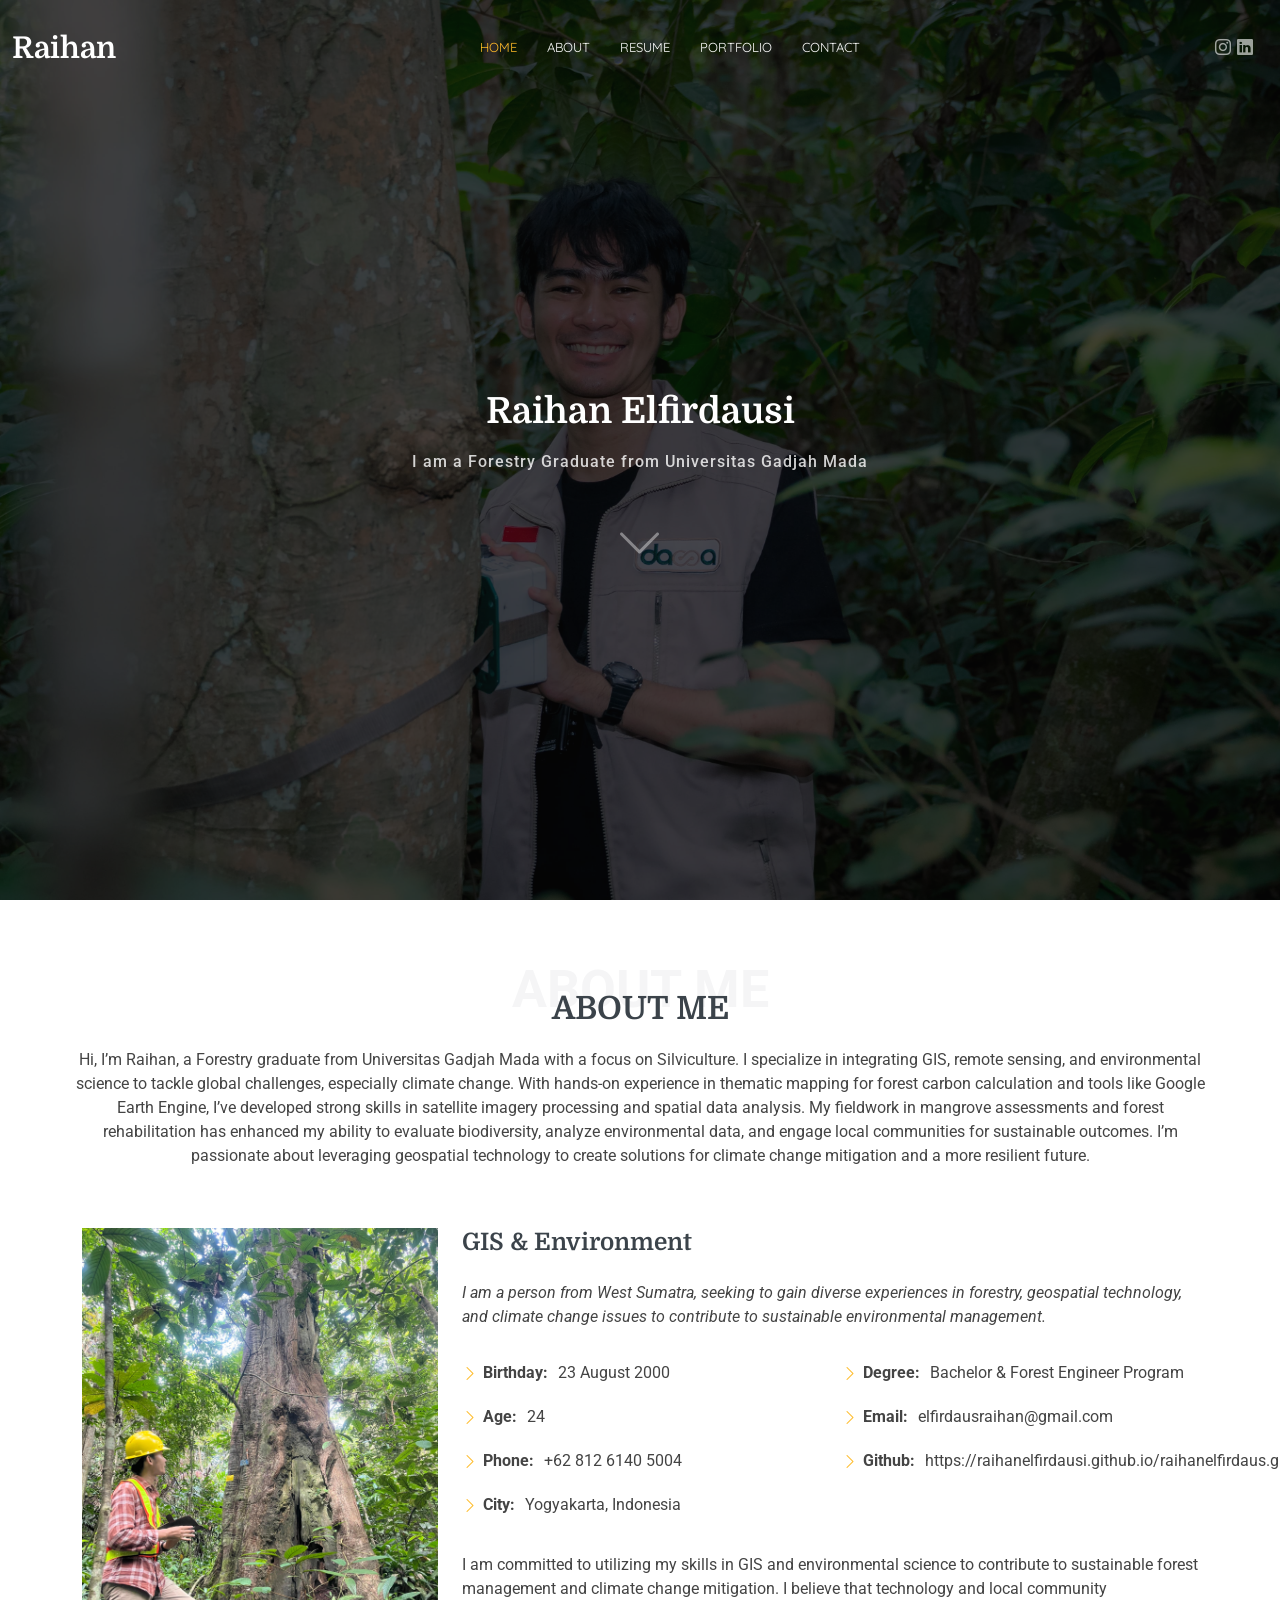
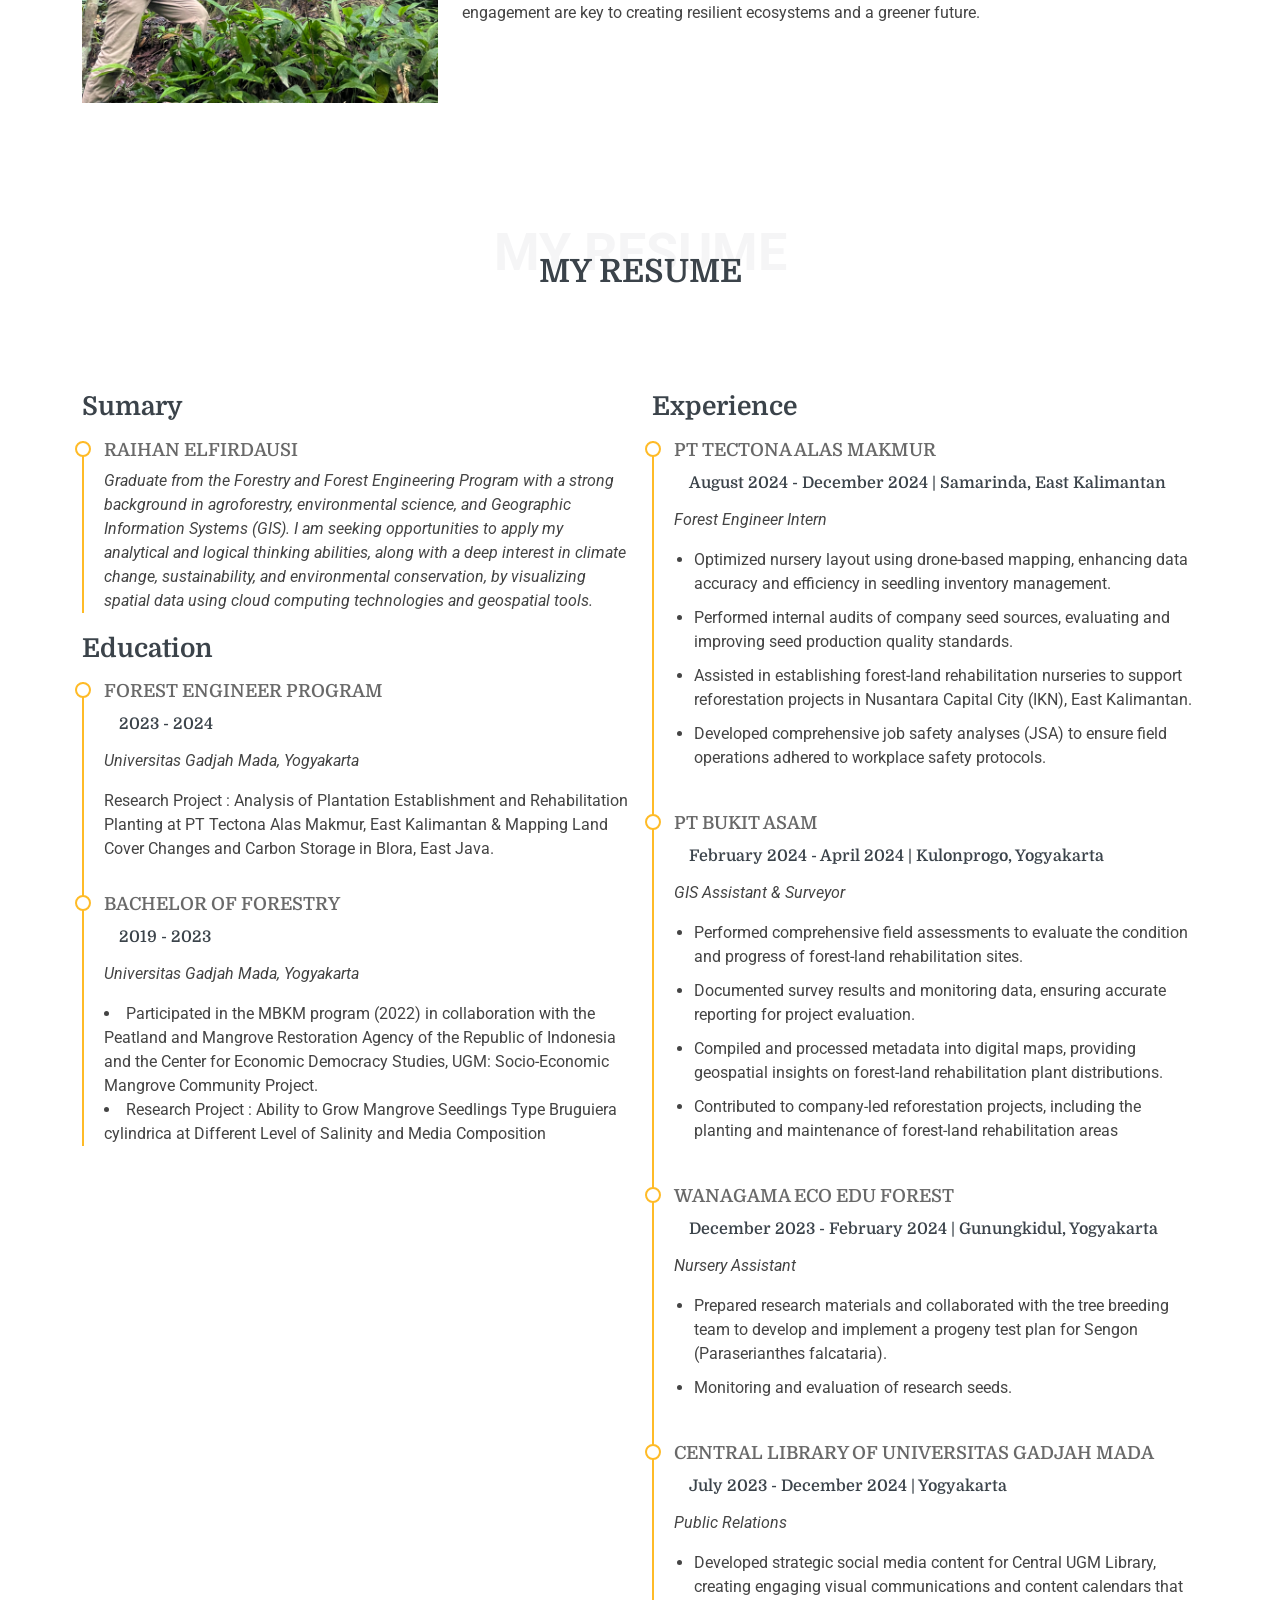
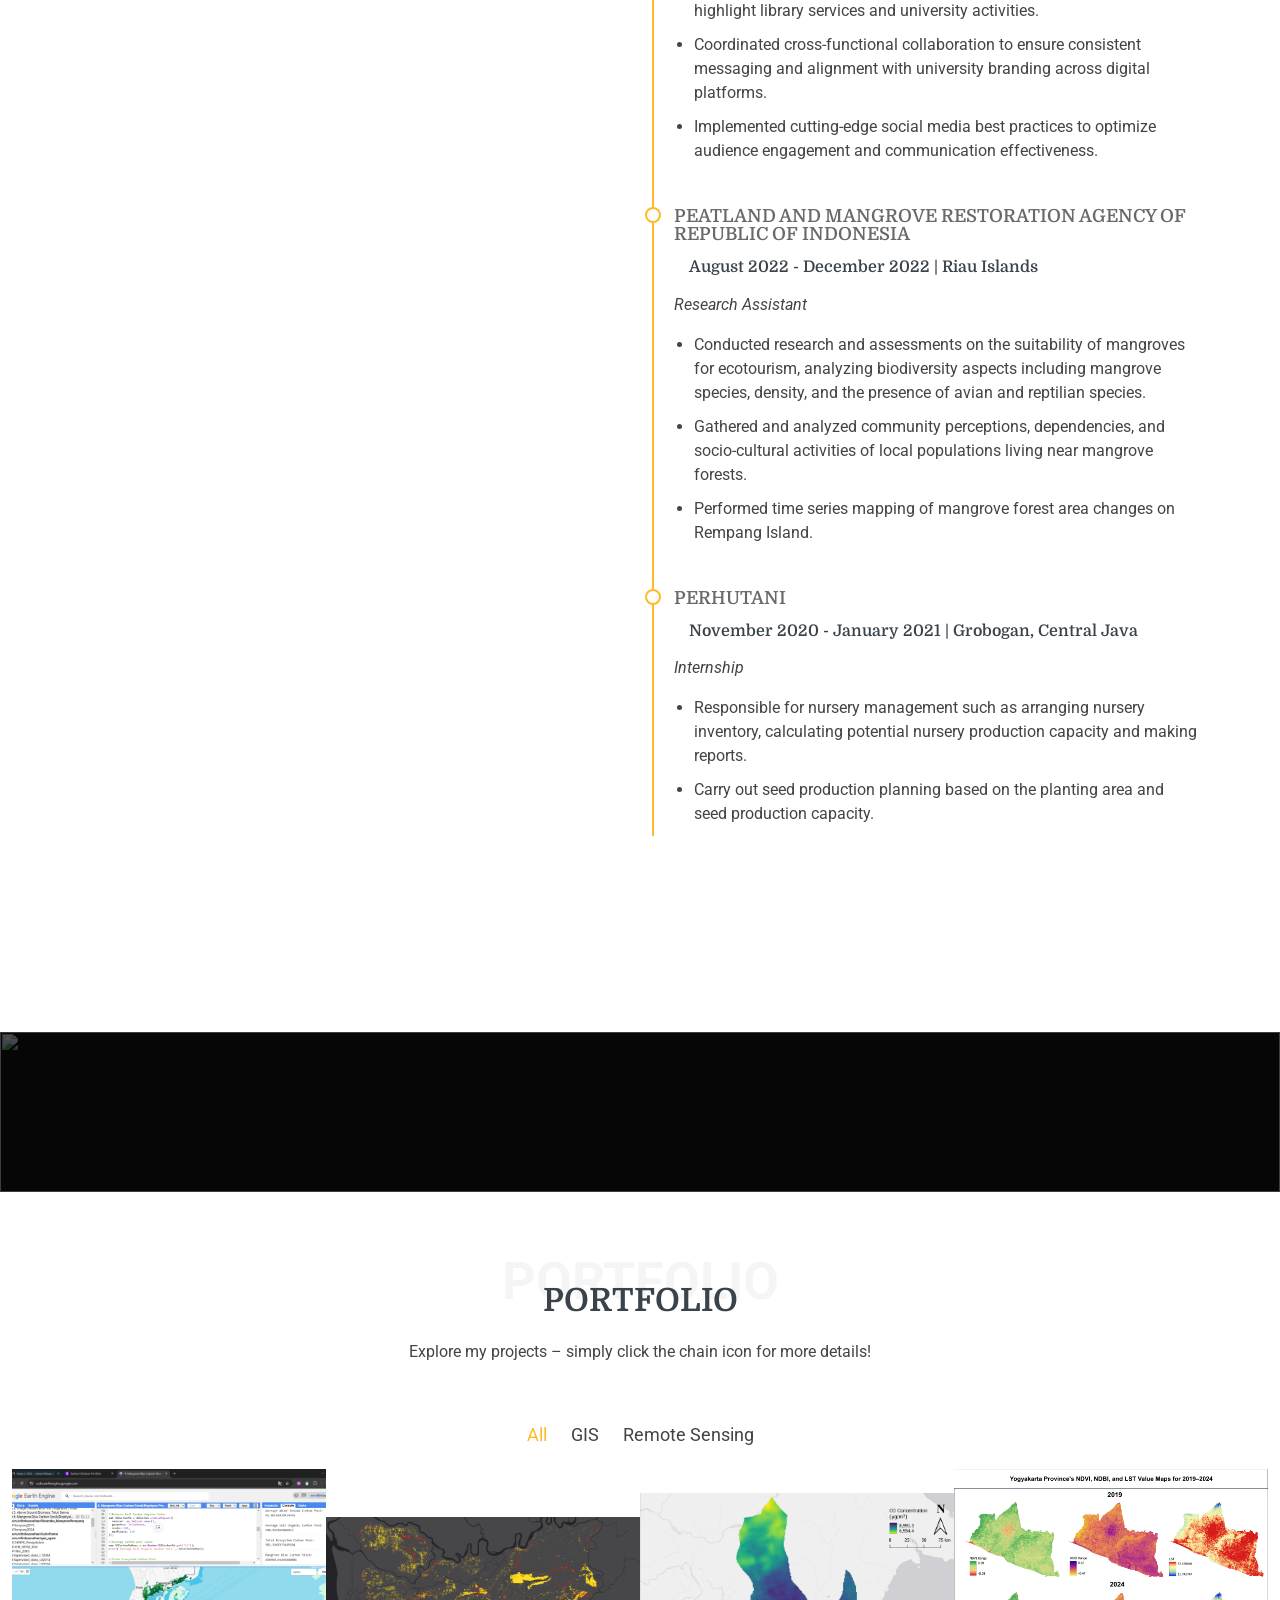
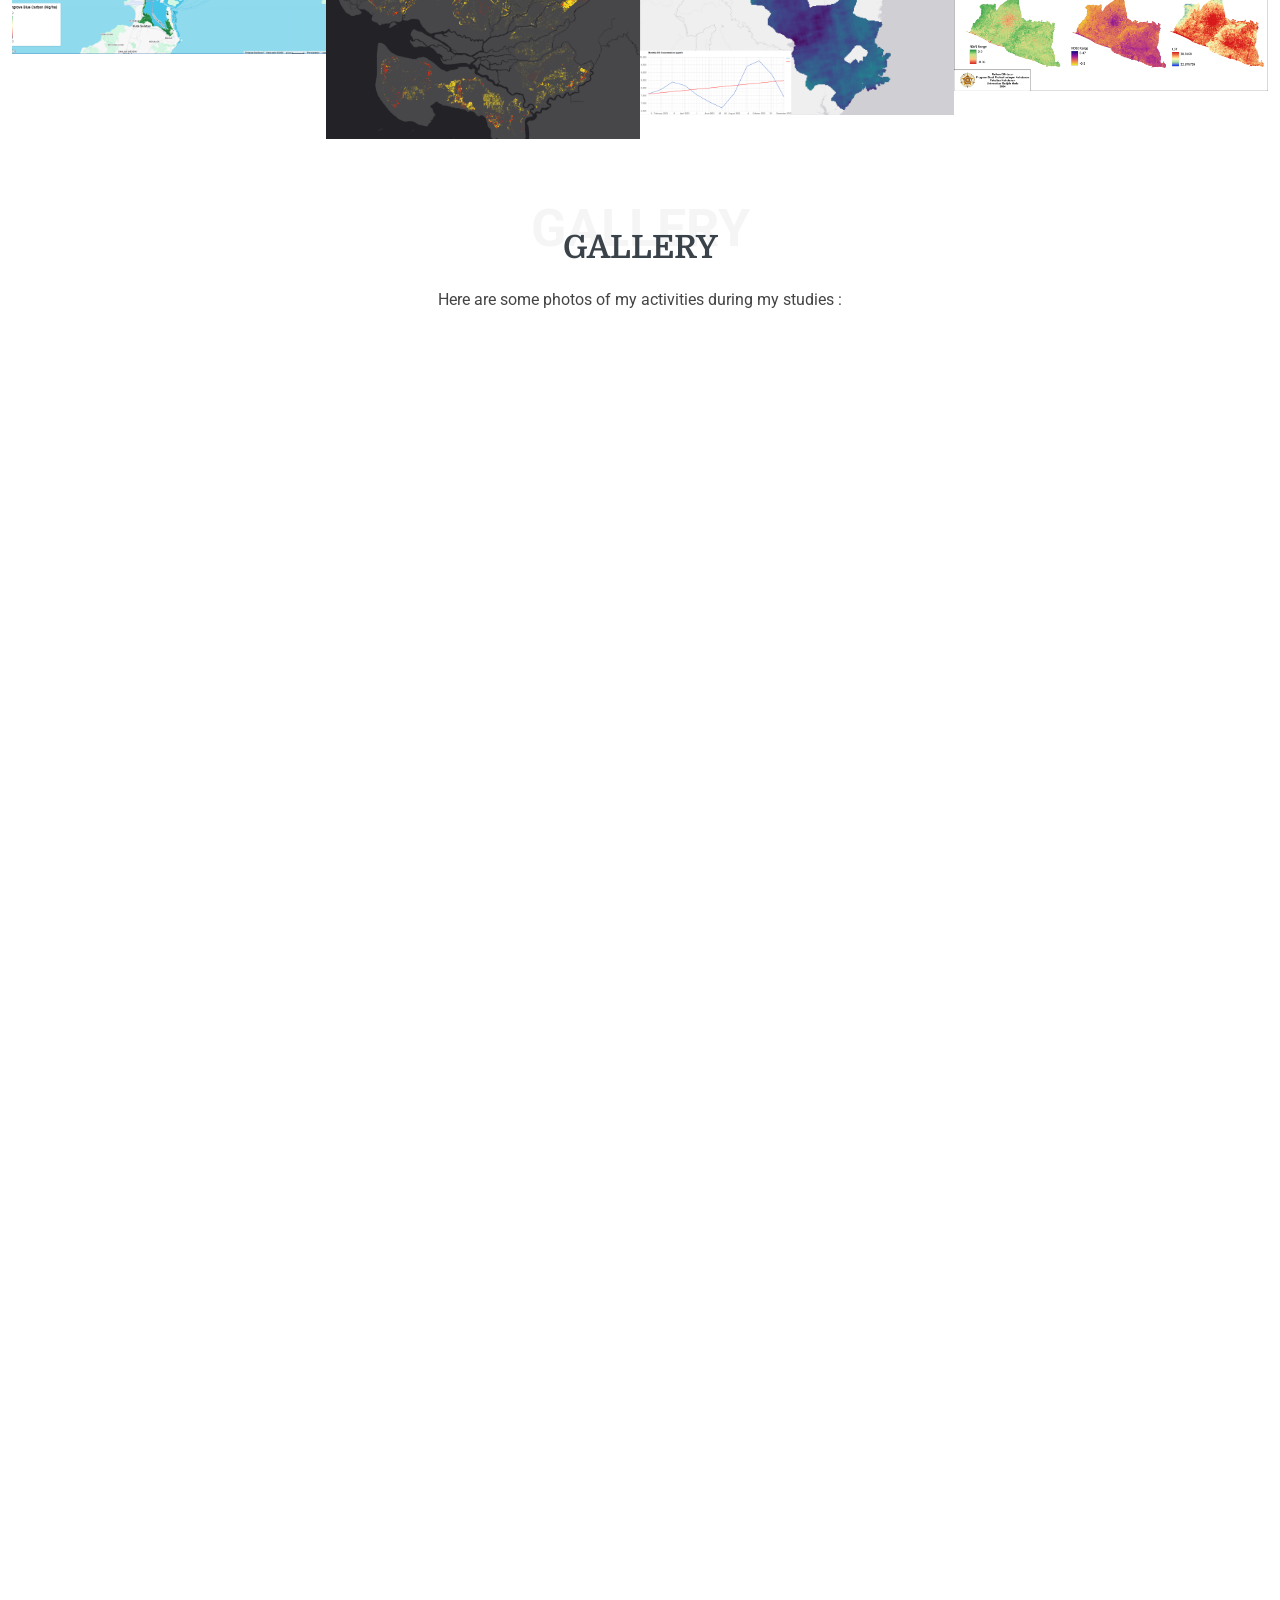
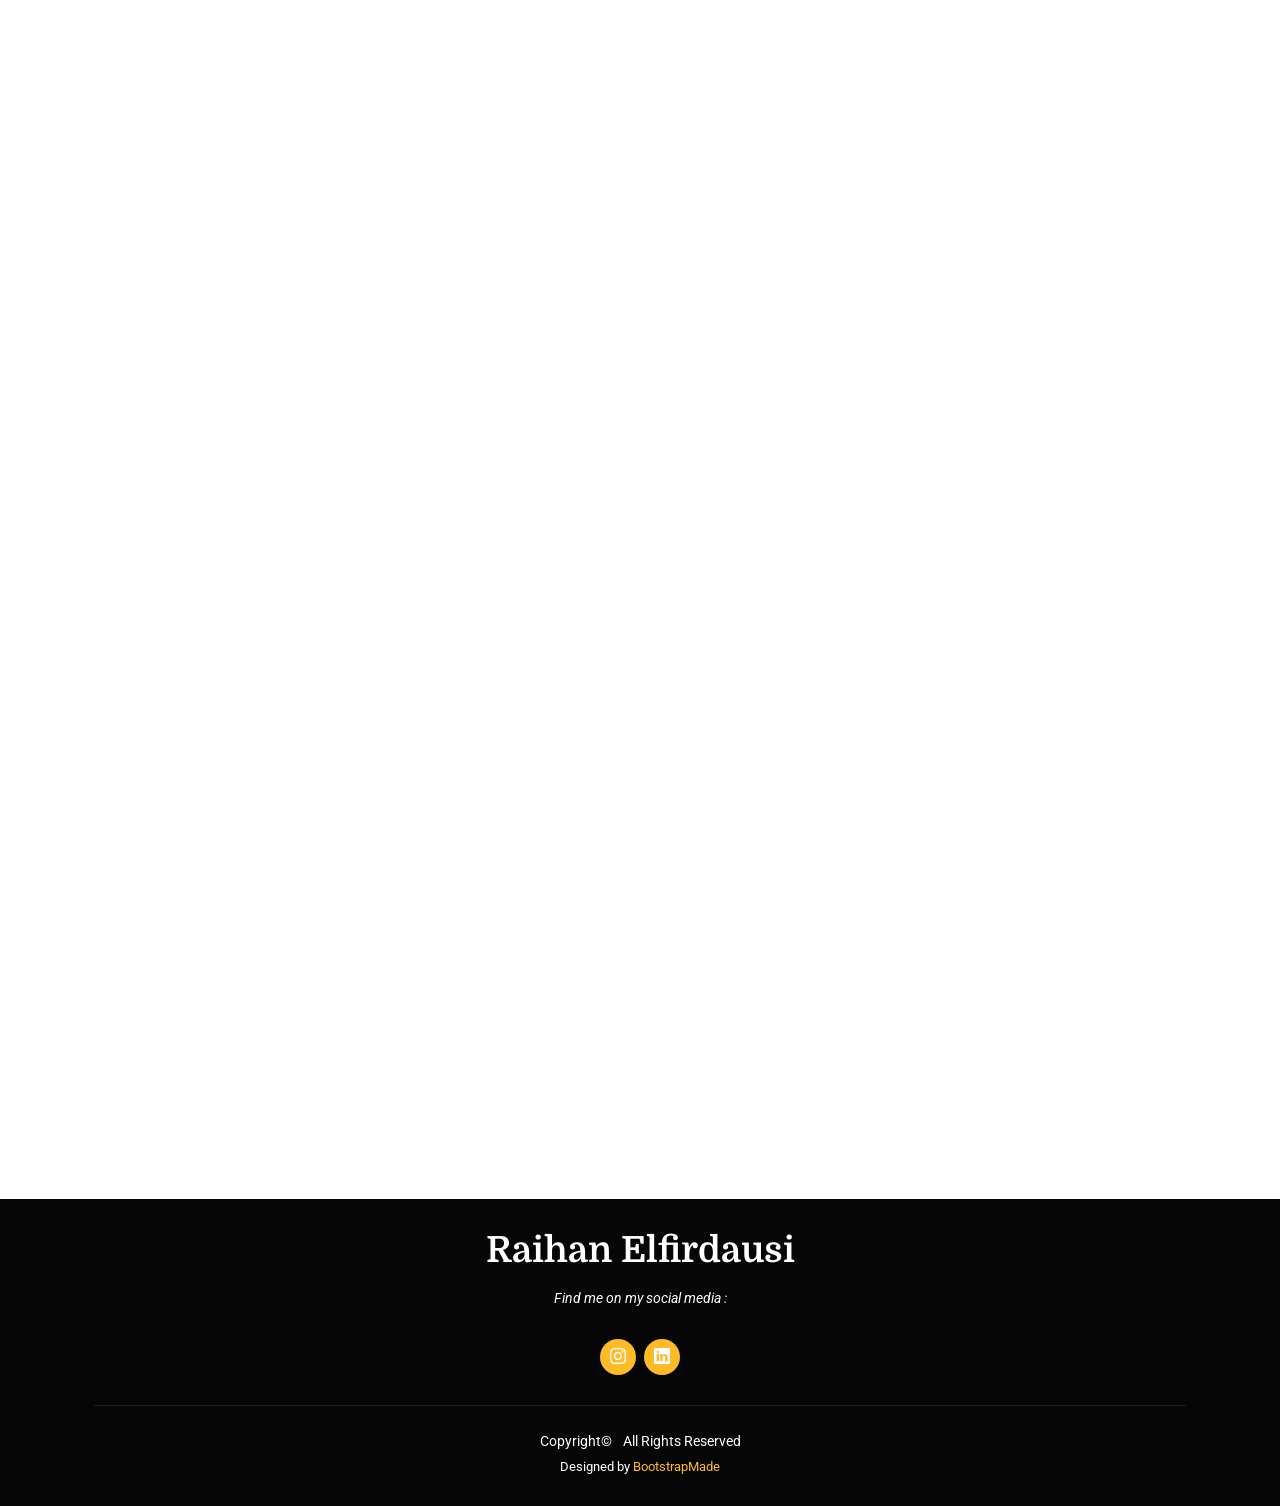
==== commit de252ac8: "perbaikan" ====
--- a/index.html
+++ b/index.html
@@ -1,4 +1,4 @@
-<!DOCTYPE html><html lang="en"><head><meta charset="utf-8"><meta content="width=device-width, initial-scale=1.0" name="viewport"><title>Raihan Elfirdausi Portfolio</title><meta name="GIS Portfolio" content=""><meta name="Portfolio" content=""><!-- Favicons --><link href="assets/img/favicon.png" rel="icon"><link href="assets/img/apple-touch-icon.png" rel="apple-touch-icon"><!-- Fonts --><link href="https://fonts.googleapis.com" rel="preconnect"><link href="https://fonts.gstatic.com" rel="preconnect" crossorigin><link href="https://fonts.googleapis.com/css2?family=Roboto:ital,wght@0,100;0,300;0,400;0,500;0,700;0,900;1,100;1,300;1,400;1,500;1,700;1,900&family=Quicksand:wght@300;400;500;600;700&family=Domine:wght@400;500;600;700&display=swap" rel="stylesheet"><!-- Vendor CSS Files --><link href="assets/vendor/bootstrap/css/bootstrap.min.css" rel="stylesheet"><link href="assets/vendor/bootstrap-icons/bootstrap-icons.css" rel="stylesheet"><link href="assets/vendor/aos/aos.css" rel="stylesheet"><link href="assets/vendor/swiper/swiper-bundle.min.css" rel="stylesheet"><link href="assets/vendor/glightbox/css/glightbox.min.css" rel="stylesheet"><!-- Main CSS File --><link href="assets/css/main.css" rel="stylesheet"></head><body class="index-page"><header id="header" class="header d-flex align-items-center fixed-top"><div class="container-fluid position-relative d-flex align-items-center justify-content-between"><a href="index.html" class="logo d-flex align-items-center me-auto me-xl-0"><!-- Uncomment the line below if you also wish to use an image logo --><!-- <img src="assets/img/logo.png" alt="">--><h1 class="sitename">Raihan</h1></a><nav id="navmenu" class="navmenu"><ul><li><a href="#hero" class="active">Home</a></li><li><a href="#about">About</a></li><li><a href="#resume">Resume</a></li><li><a href="#portfolio">Portfolio</a></li><li><a href="#contact">Contact</a></li></ul><i class="mobile-nav-toggle d-xl-none bi bi-list"></i></nav><div class="header-social-links"><a href="#" class="instagram"><i class="bi bi-instagram"></i></a><a href="#" class="linkedin"><i class="bi bi-linkedin"></i></a></div></div></header><main class="main"><!-- Hero Section --><section id="hero" class="hero section dark-background"><img src="assets/img/VersiWEBP/Tempino-Ekologi-13.webp" alt="" data-aos="fade-in"><div class="container text-center" data-aos="fade-up" data-aos-delay="100"><h2>Raihan Elfirdausi</h2><p>I am a Forestry Graduate from Universitas Gadjah Mada</p>
+<!DOCTYPE html><html lang="en"><head><meta charset="utf-8"><meta content="width=device-width, initial-scale=1.0" name="viewport"><title>Raihan Elfirdausi Portfolio</title><meta name="GIS Portfolio" content=""><meta name="Portfolio" content=""><!-- Favicons --><link href="assets/img/favicon.png" rel="icon"><link href="assets/img/apple-touch-icon.png" rel="apple-touch-icon"><!-- Fonts --><link href="https://fonts.googleapis.com" rel="preconnect"><link href="https://fonts.gstatic.com" rel="preconnect" crossorigin><link href="https://fonts.googleapis.com/css2?family=Roboto:ital,wght@0,100;0,300;0,400;0,500;0,700;0,900;1,100;1,300;1,400;1,500;1,700;1,900&family=Quicksand:wght@300;400;500;600;700&family=Domine:wght@400;500;600;700&display=swap" rel="stylesheet"><!-- Vendor CSS Files --><link href="assets/vendor/bootstrap/css/bootstrap.min.css" rel="stylesheet"><link href="assets/vendor/bootstrap-icons/bootstrap-icons.css" rel="stylesheet"><link href="assets/vendor/aos/aos.css" rel="stylesheet"><link href="assets/vendor/swiper/swiper-bundle.min.css" rel="stylesheet"><link href="assets/vendor/glightbox/css/glightbox.min.css" rel="stylesheet"><!-- Main CSS File --><link href="assets/css/main.css" rel="stylesheet"></head><body class="index-page"><header id="header" class="header d-flex align-items-center fixed-top"><div class="container-fluid position-relative d-flex align-items-center justify-content-between"><a href="index.html" class="logo d-flex align-items-center me-auto me-xl-0"><!-- Uncomment the line below if you also wish to use an image logo --><!-- <img src="assets/img/logo.png" alt="">--><h1 class="sitename">Raihan</h1></a><nav id="navmenu" class="navmenu"><ul><li><a href="#hero" class="active">Home</a></li><li><a href="#about">About</a></li><li><a href="#resume">Resume</a></li><li><a href="#portfolio">Portfolio</a></li><li><a href="#contact">Contact</a></li></ul><i class="mobile-nav-toggle d-xl-none bi bi-list"></i></nav><div class="header-social-links"><a href="#" class="instagram"><i class="bi bi-instagram"></i></a><a href="#" class="linkedin"><i class="bi bi-linkedin"></i></a></div></div></header><main class="main"><!-- Hero Section --><section id="hero" class="hero section dark-background"><img src="assets/img/VersiWEBP/Tempino-Ekologi-23-min.jpg" alt="" data-aos="fade-in"><div class="container text-center" data-aos="fade-up" data-aos-delay="100"><h2>Raihan Elfirdausi</h2><p>I am a Forestry Graduate from Universitas Gadjah Mada</p>
         <a href="#about" class="btn-scroll" title="Scroll Down"><i class="bi bi-chevron-down"></i></a>
       </div>
 
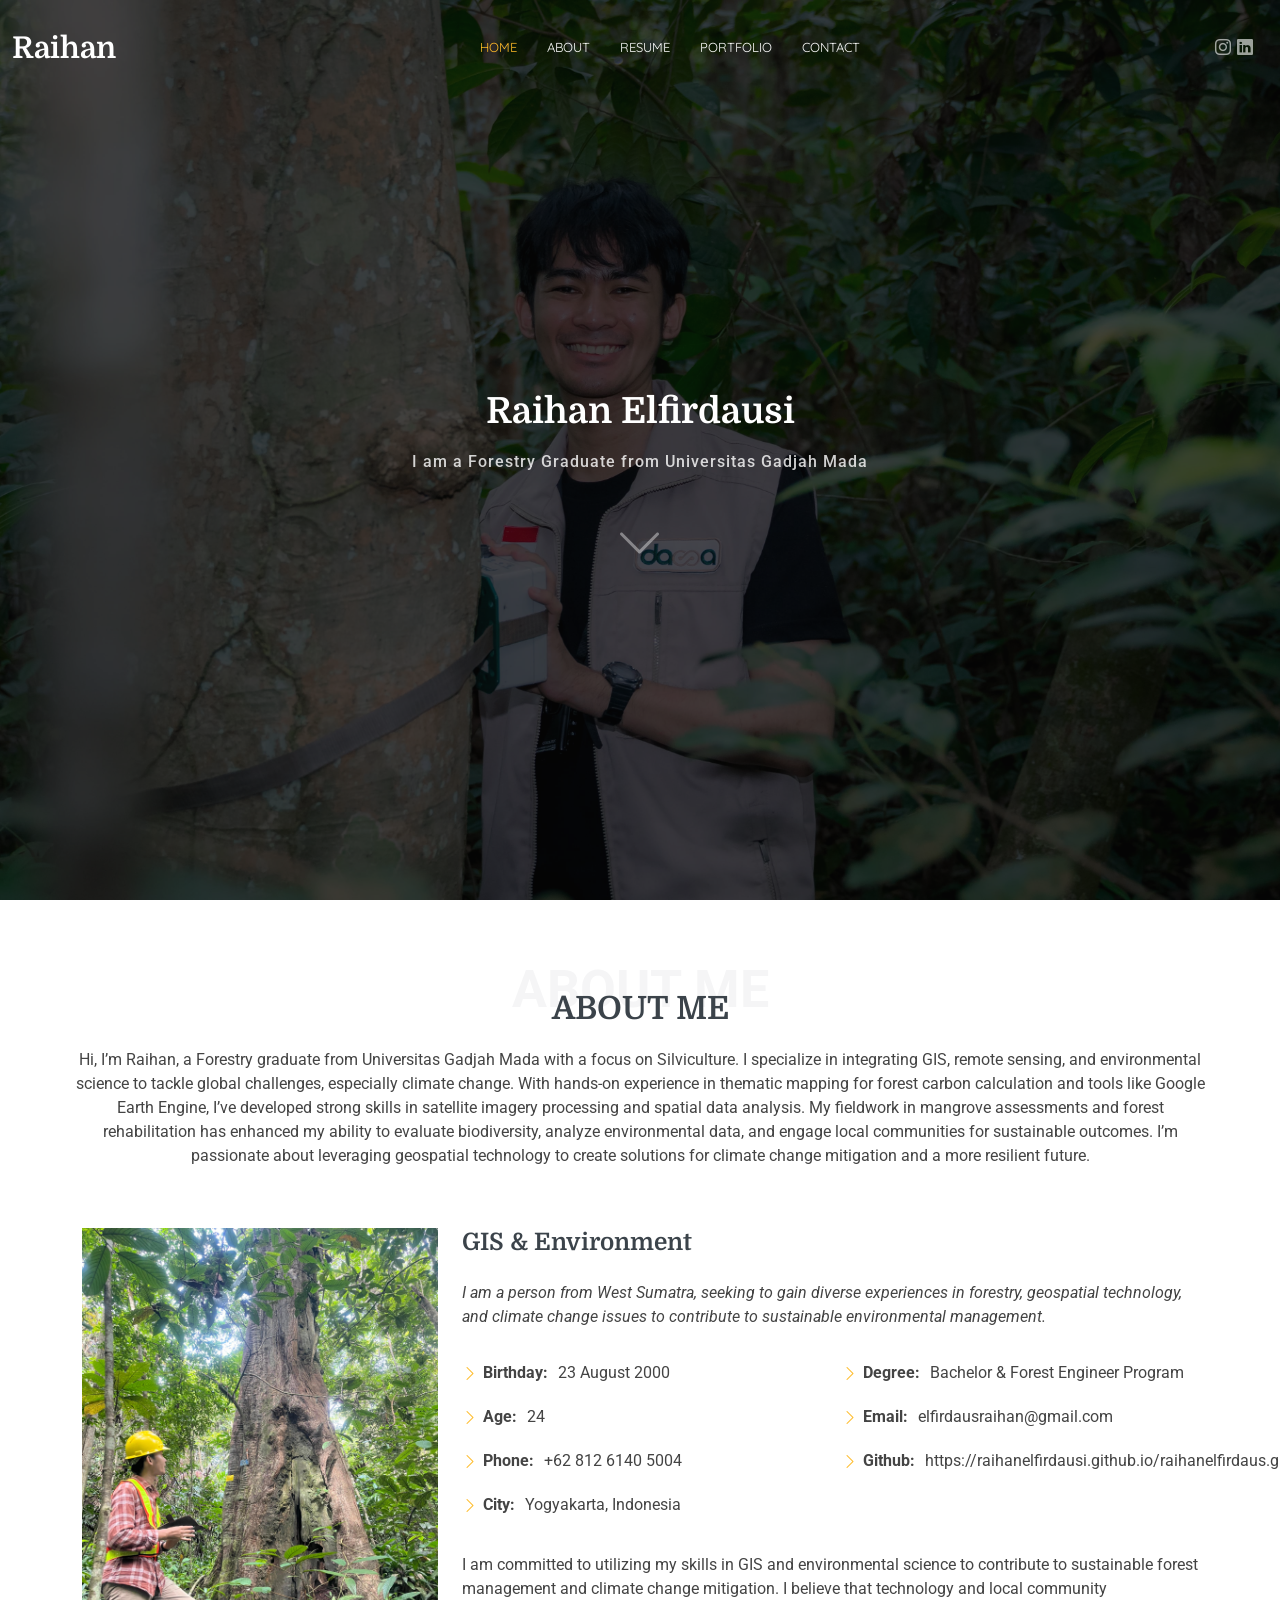
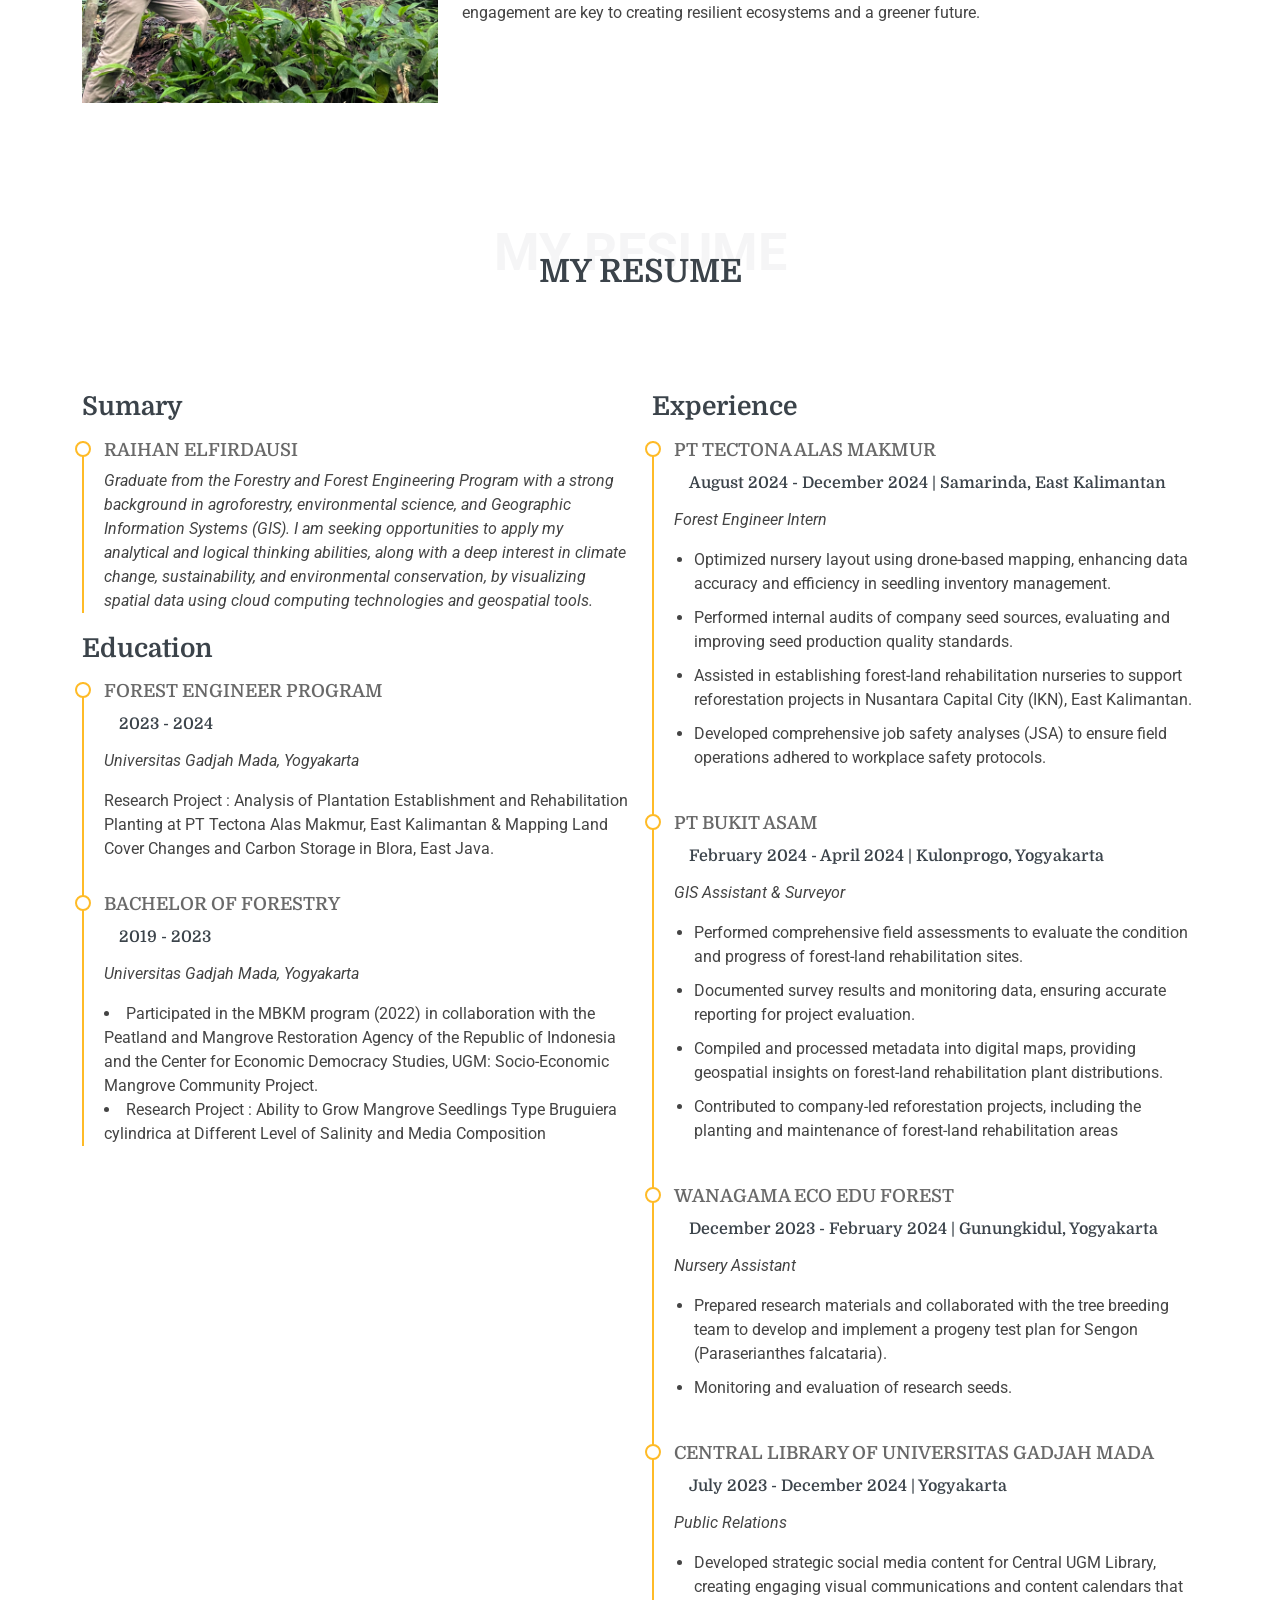
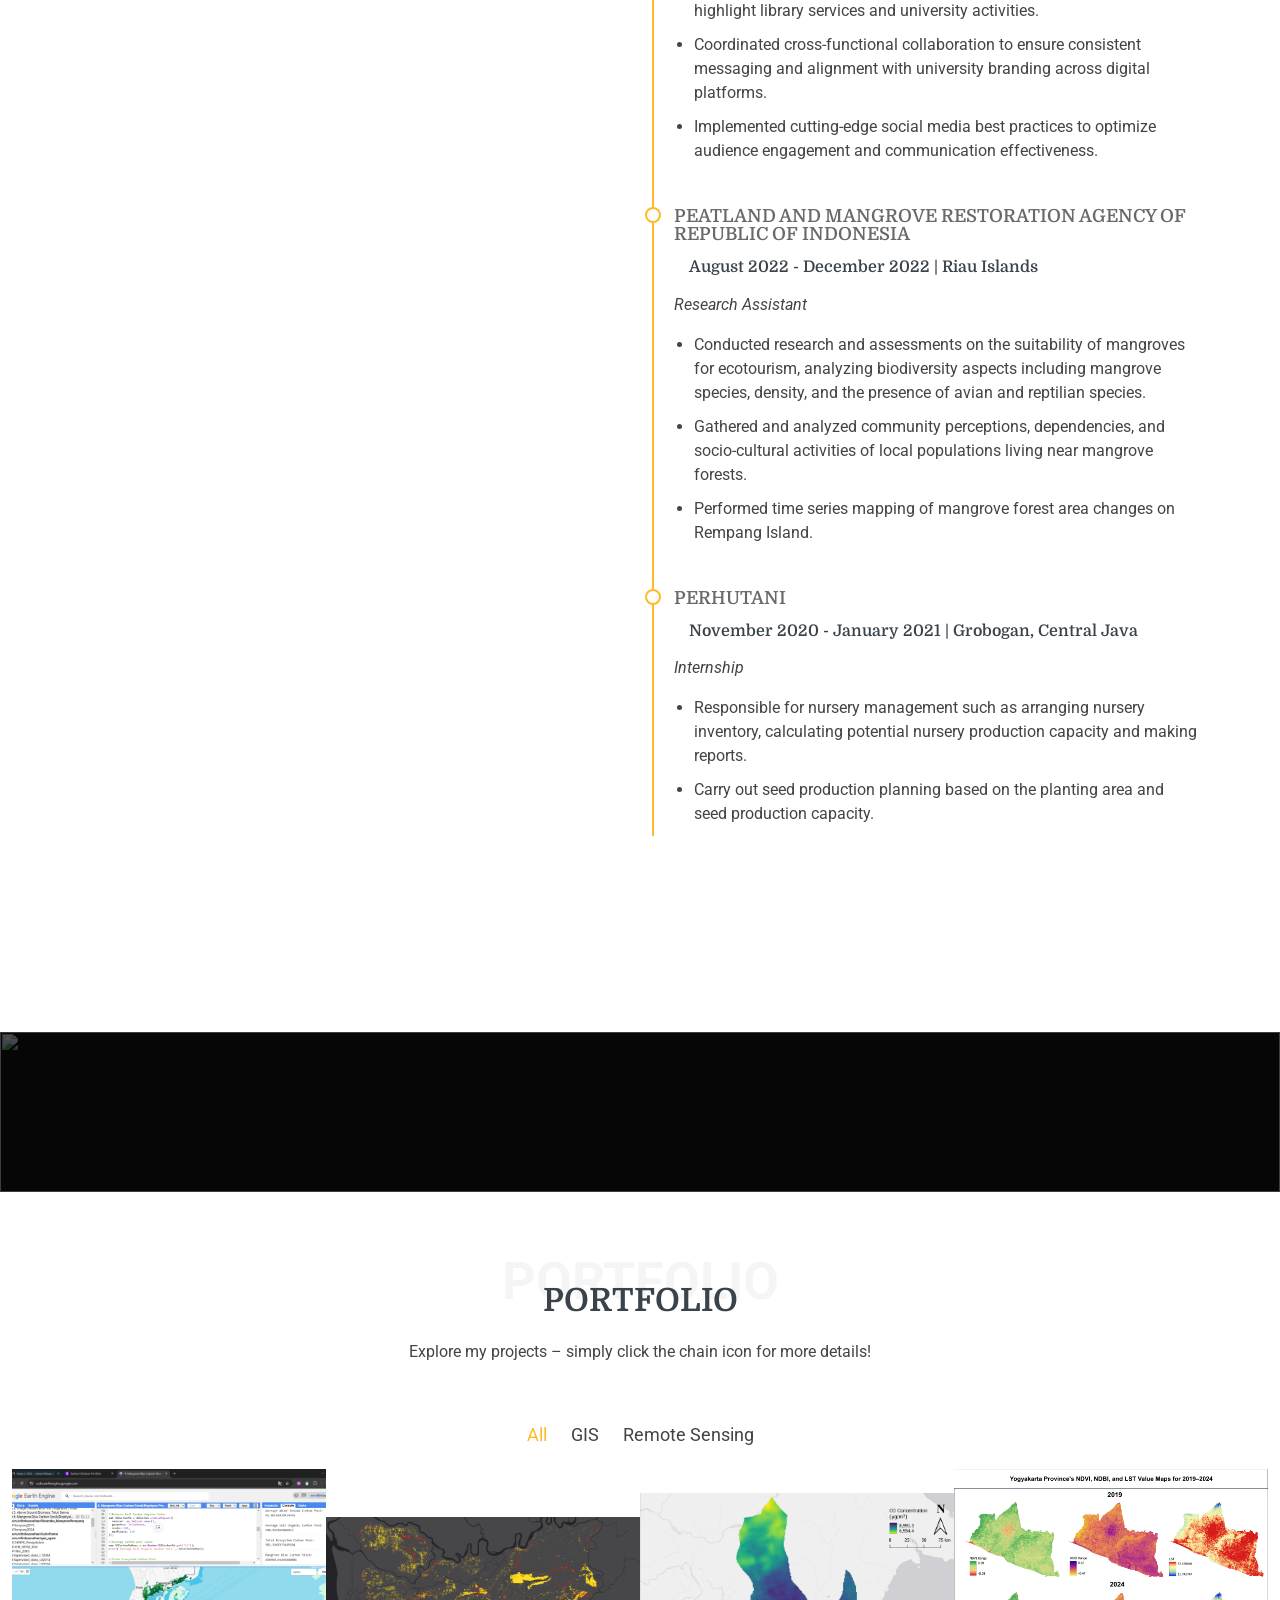
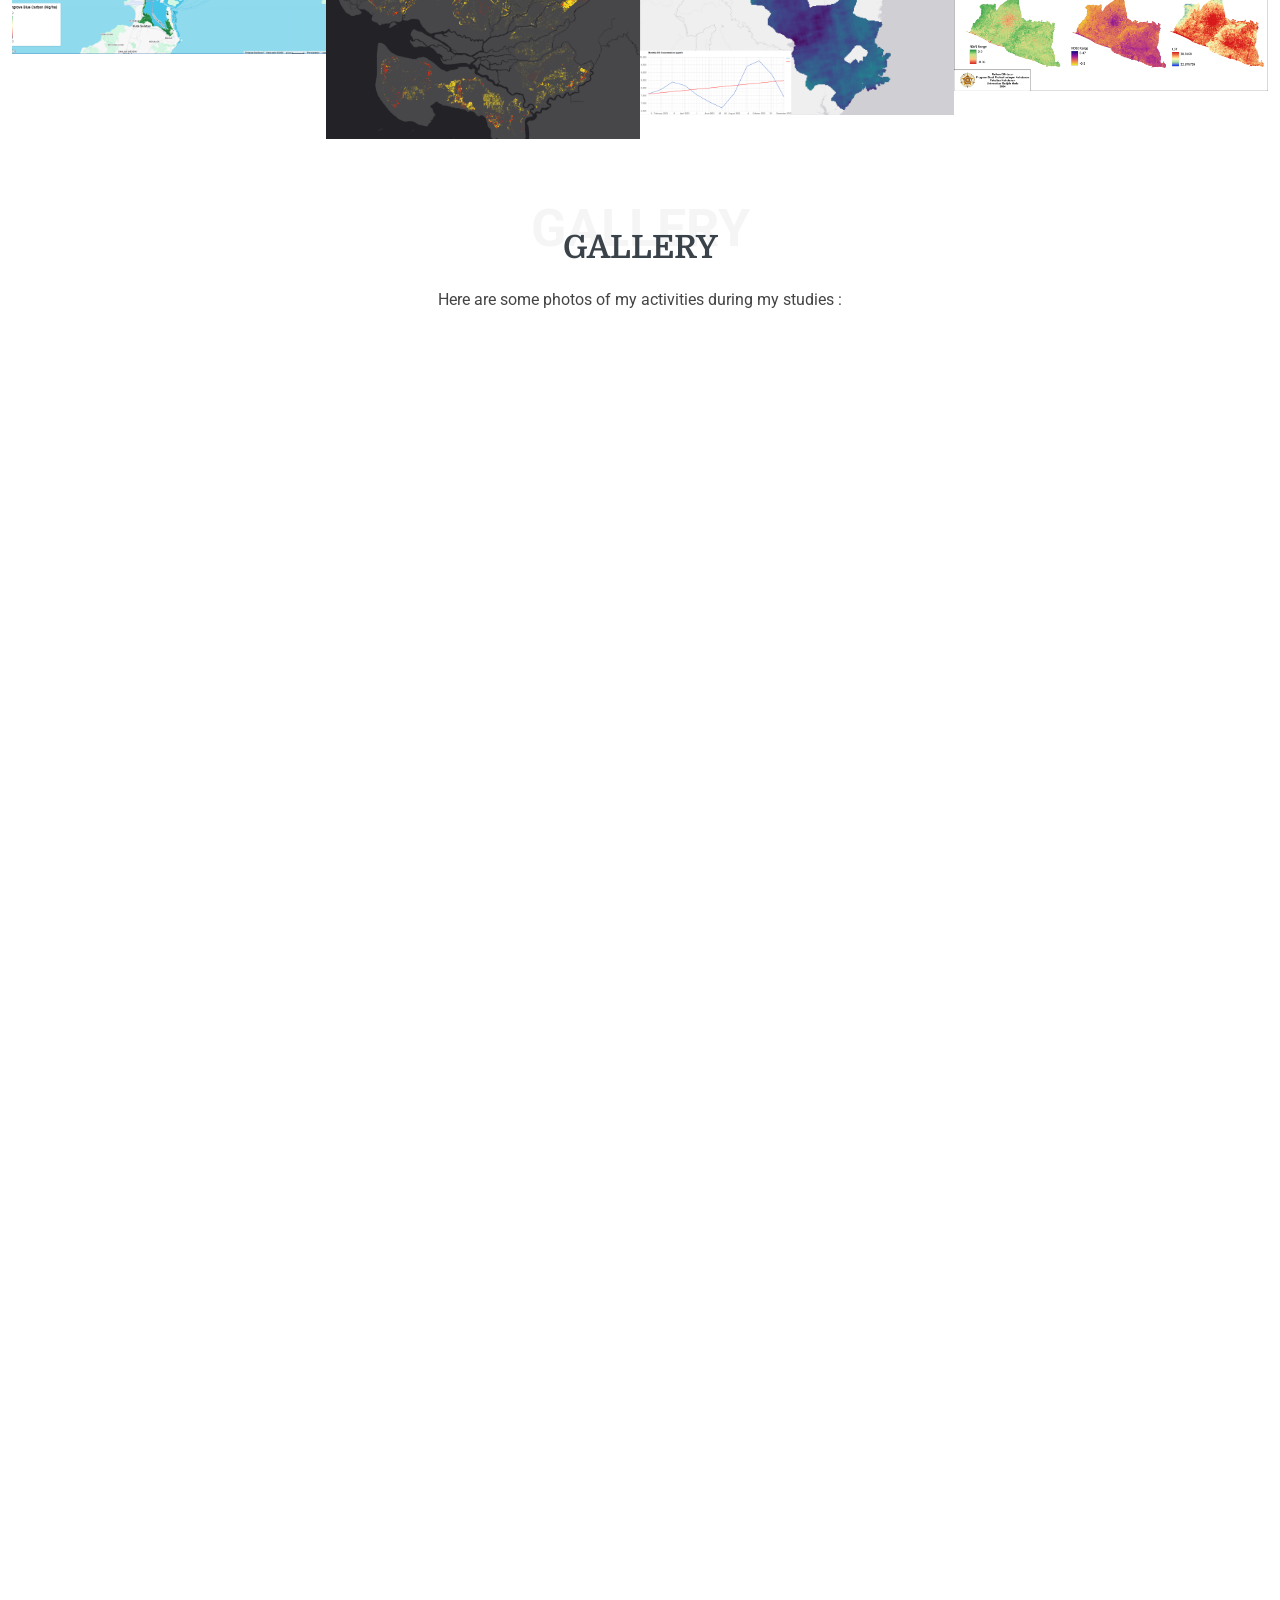
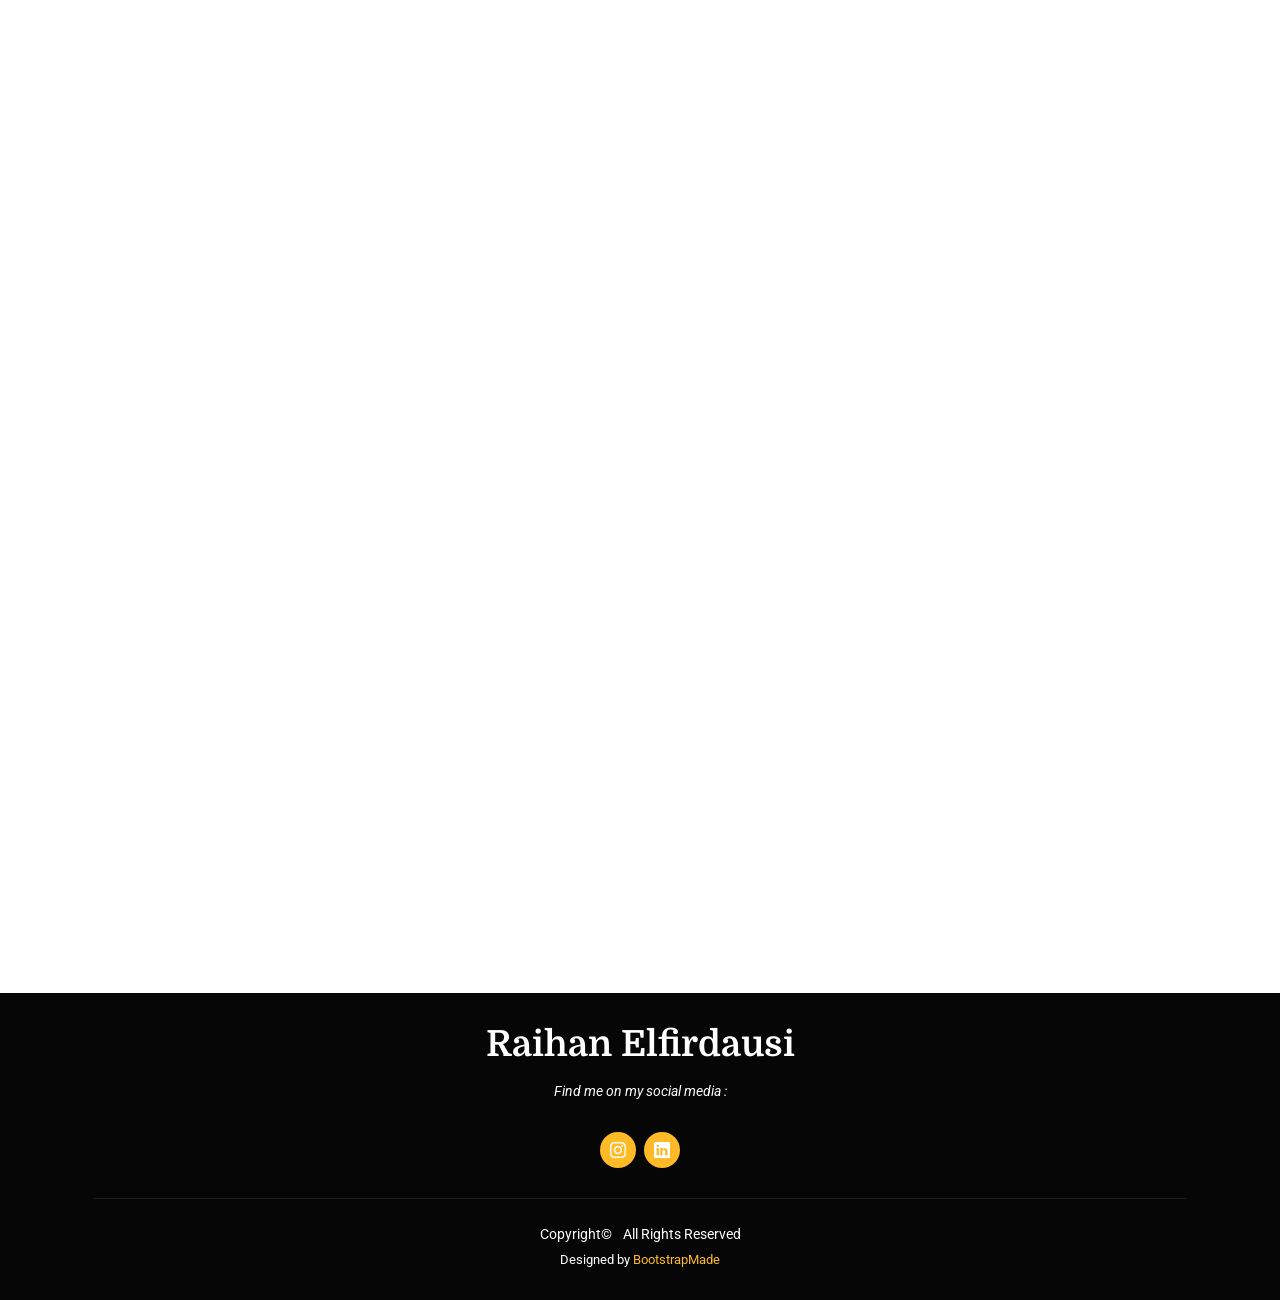
==== commit b2e35a1d: "perbaikan" ====
--- a/index.html
+++ b/index.html
@@ -394,15 +394,7 @@
               </a>
             </div>
           </div><!-- End Gallery Item -->
-          
-          <div class="col-lg-3 col-md-4">
-            <div class="gallery-item">
-              <a href="assets/img/VersiWEBP/DJI_0625.webp" class="glightbox" data-gallery="images-gallery">
-                <img src="assets/img/VersiWEBP/DJI_0625.webp" alt="" class="img-fluid">
-              </a>
-            </div>
-          </div><!-- End Gallery Item -->
-
+         
           <div class="col-lg-3 col-md-4">
             <div class="gallery-item">
               <a href="assets/img/VersiWEBP/Tempino-Ekologi-13.webp" class="glightbox" data-gallery="images-gallery">
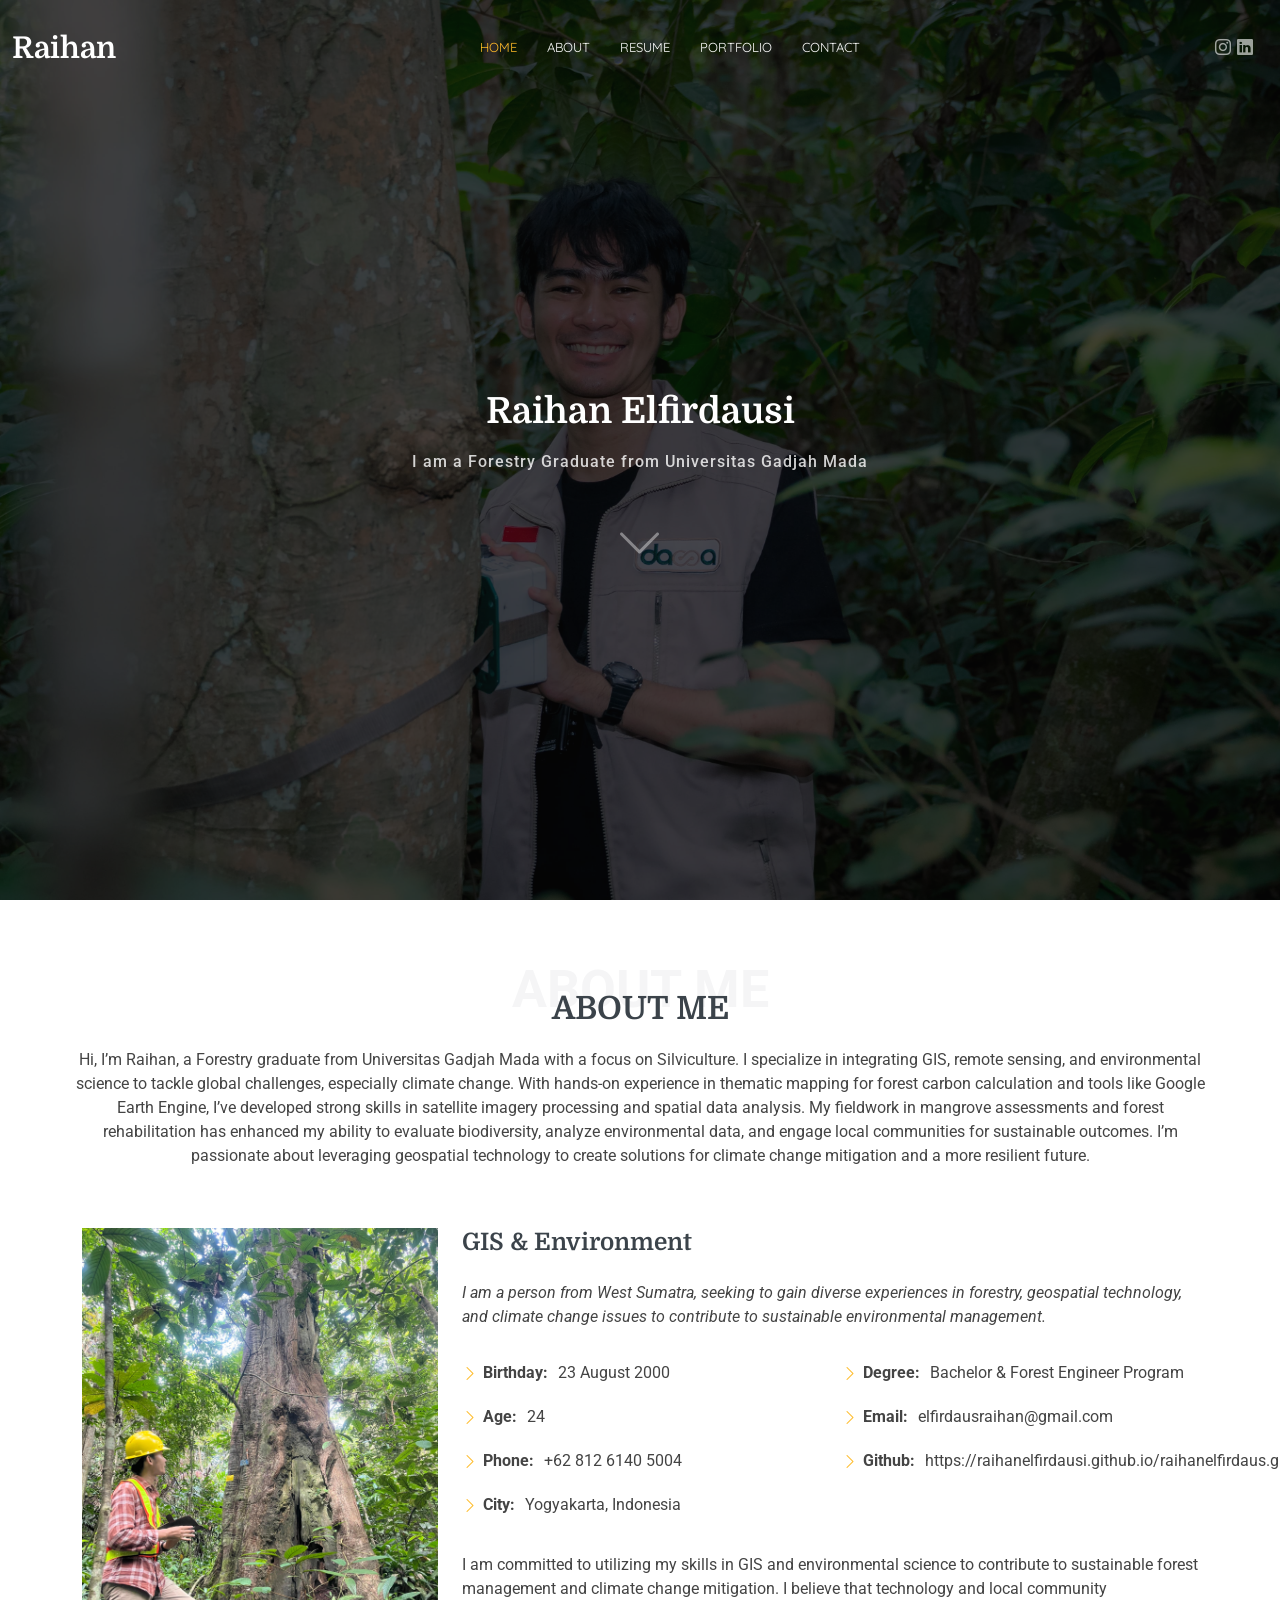
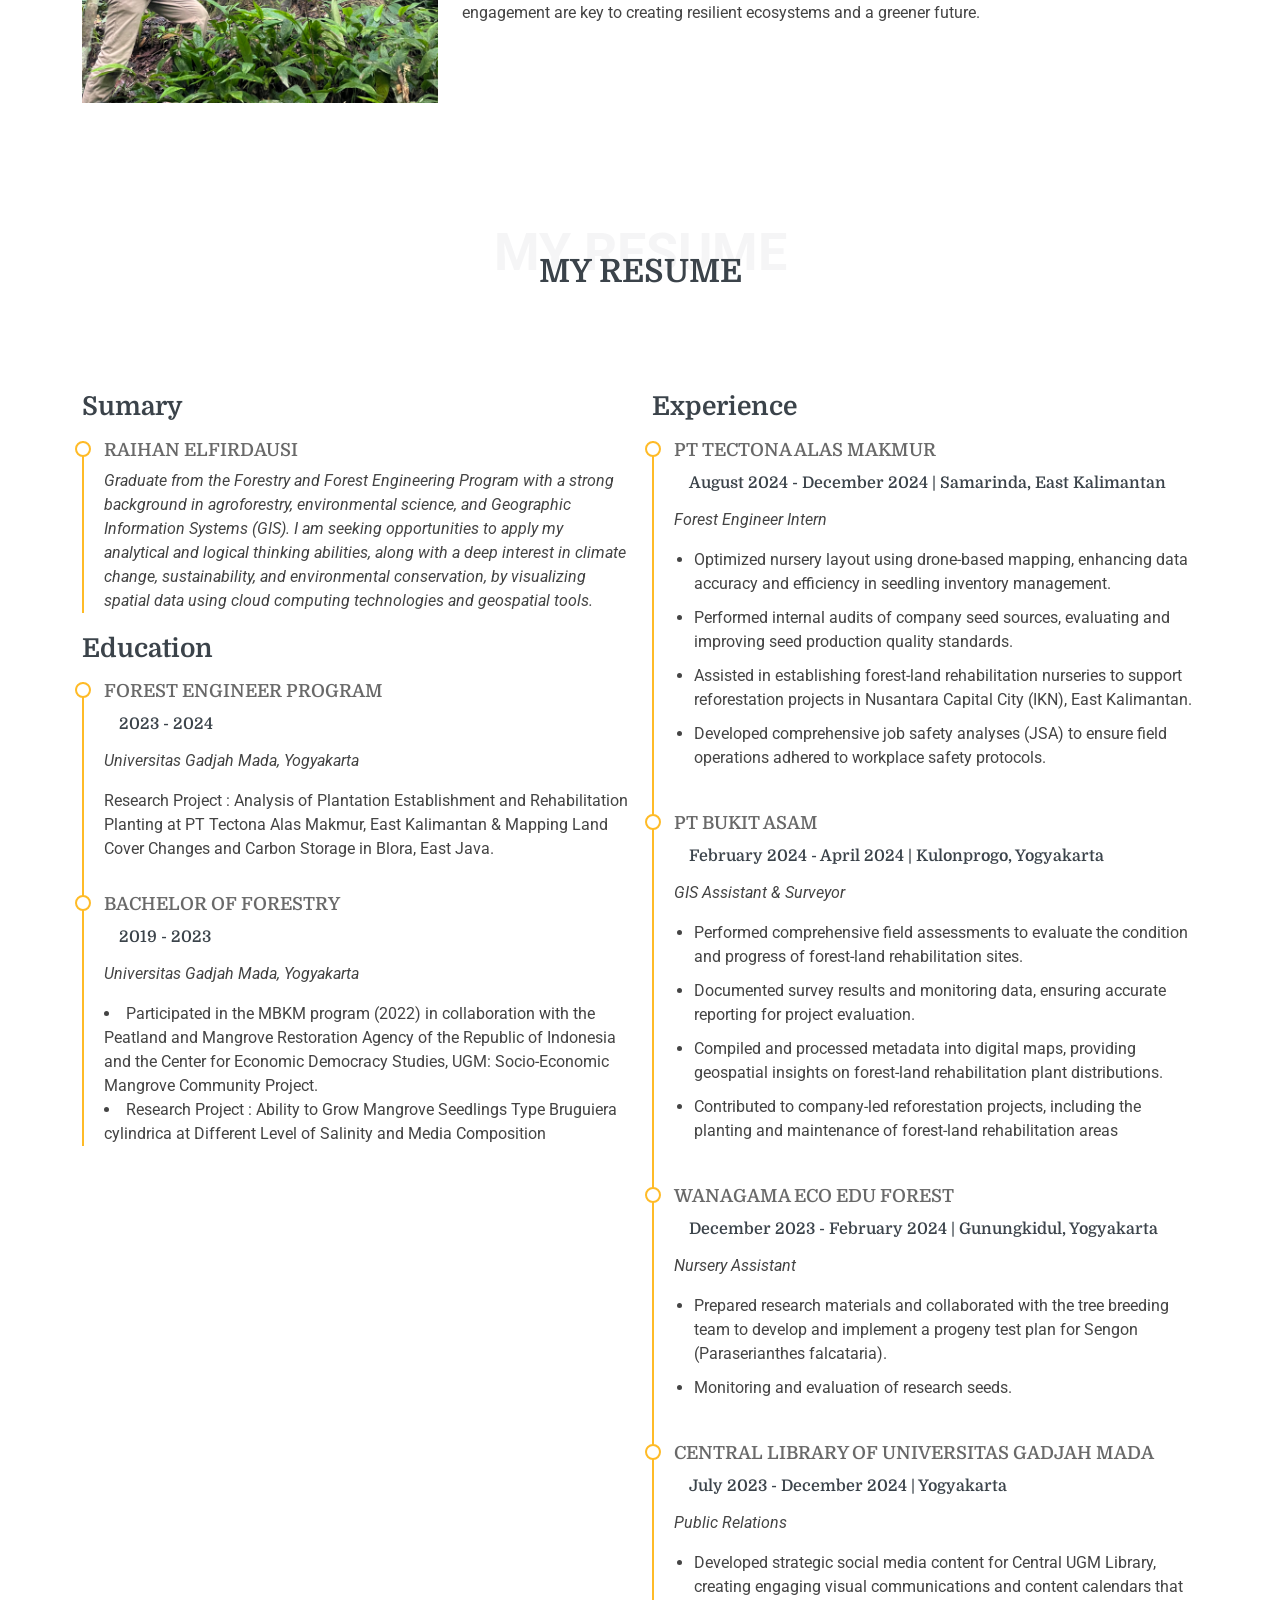
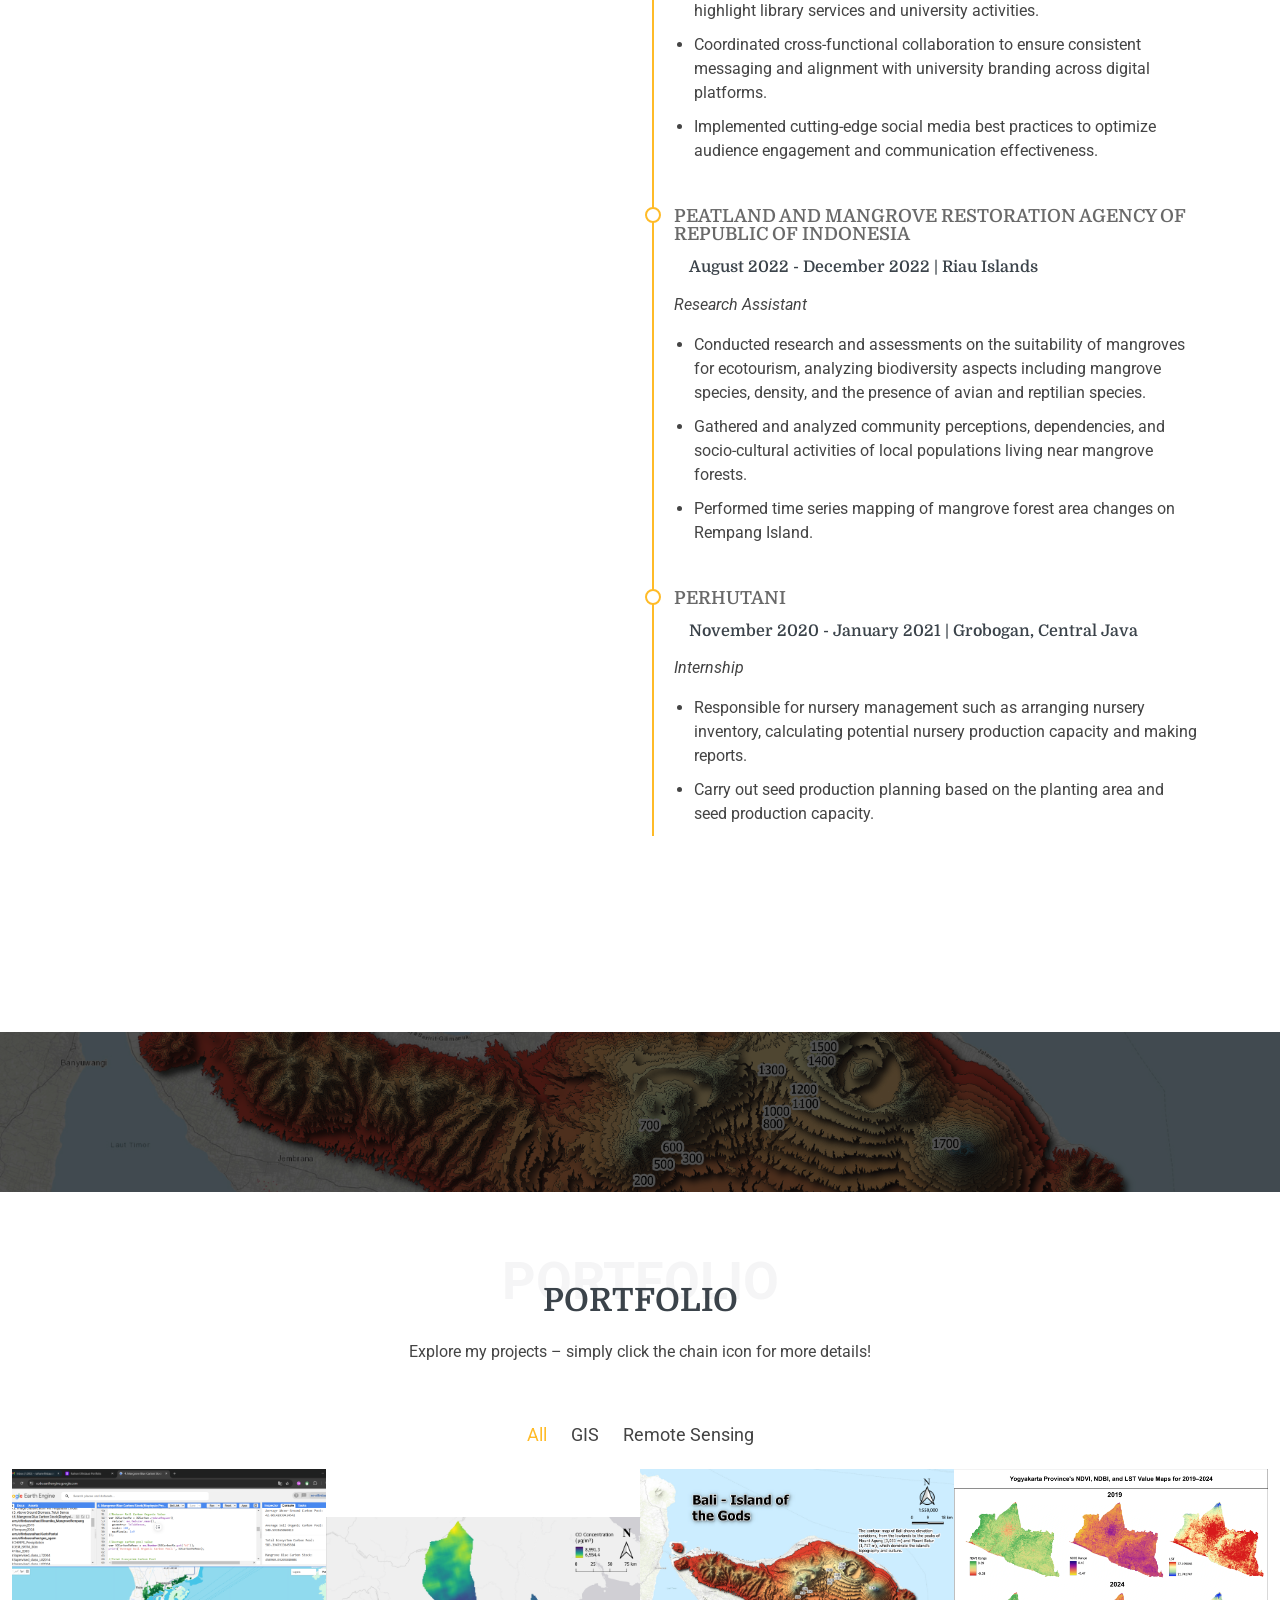
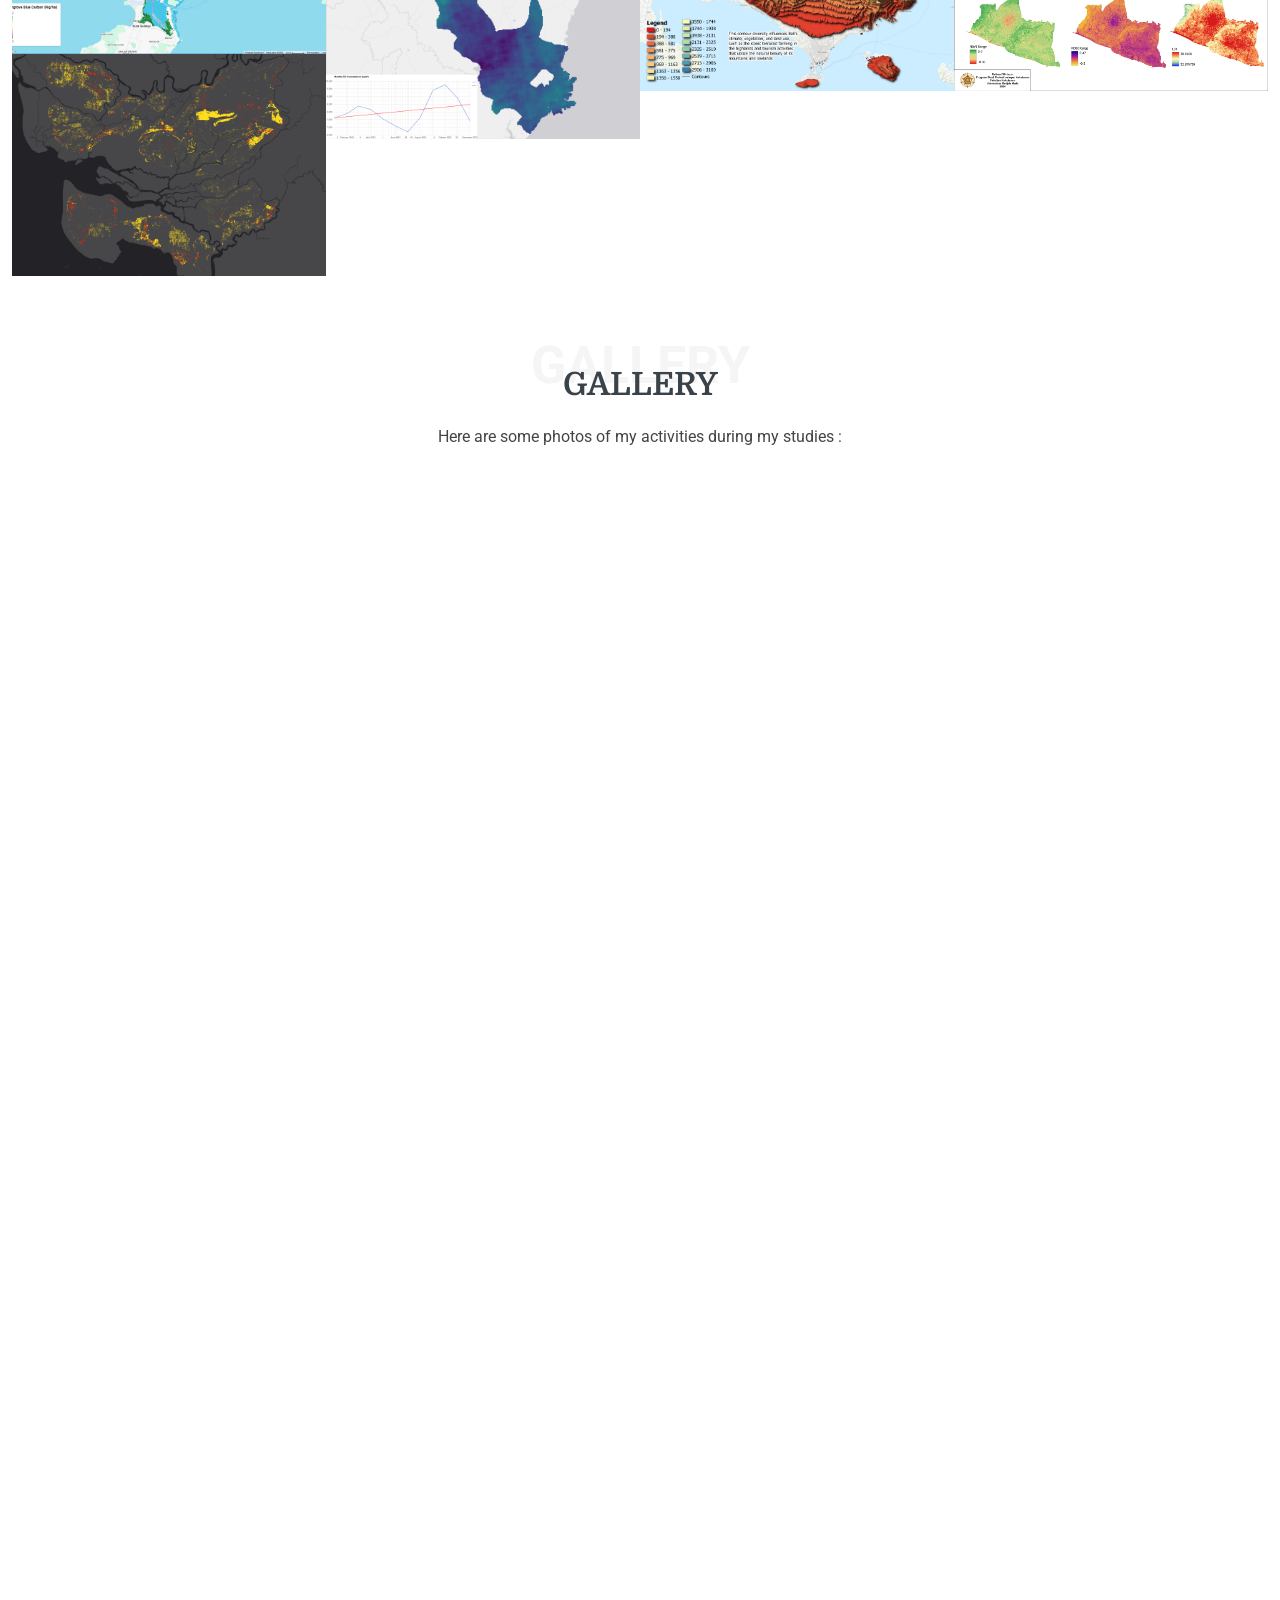
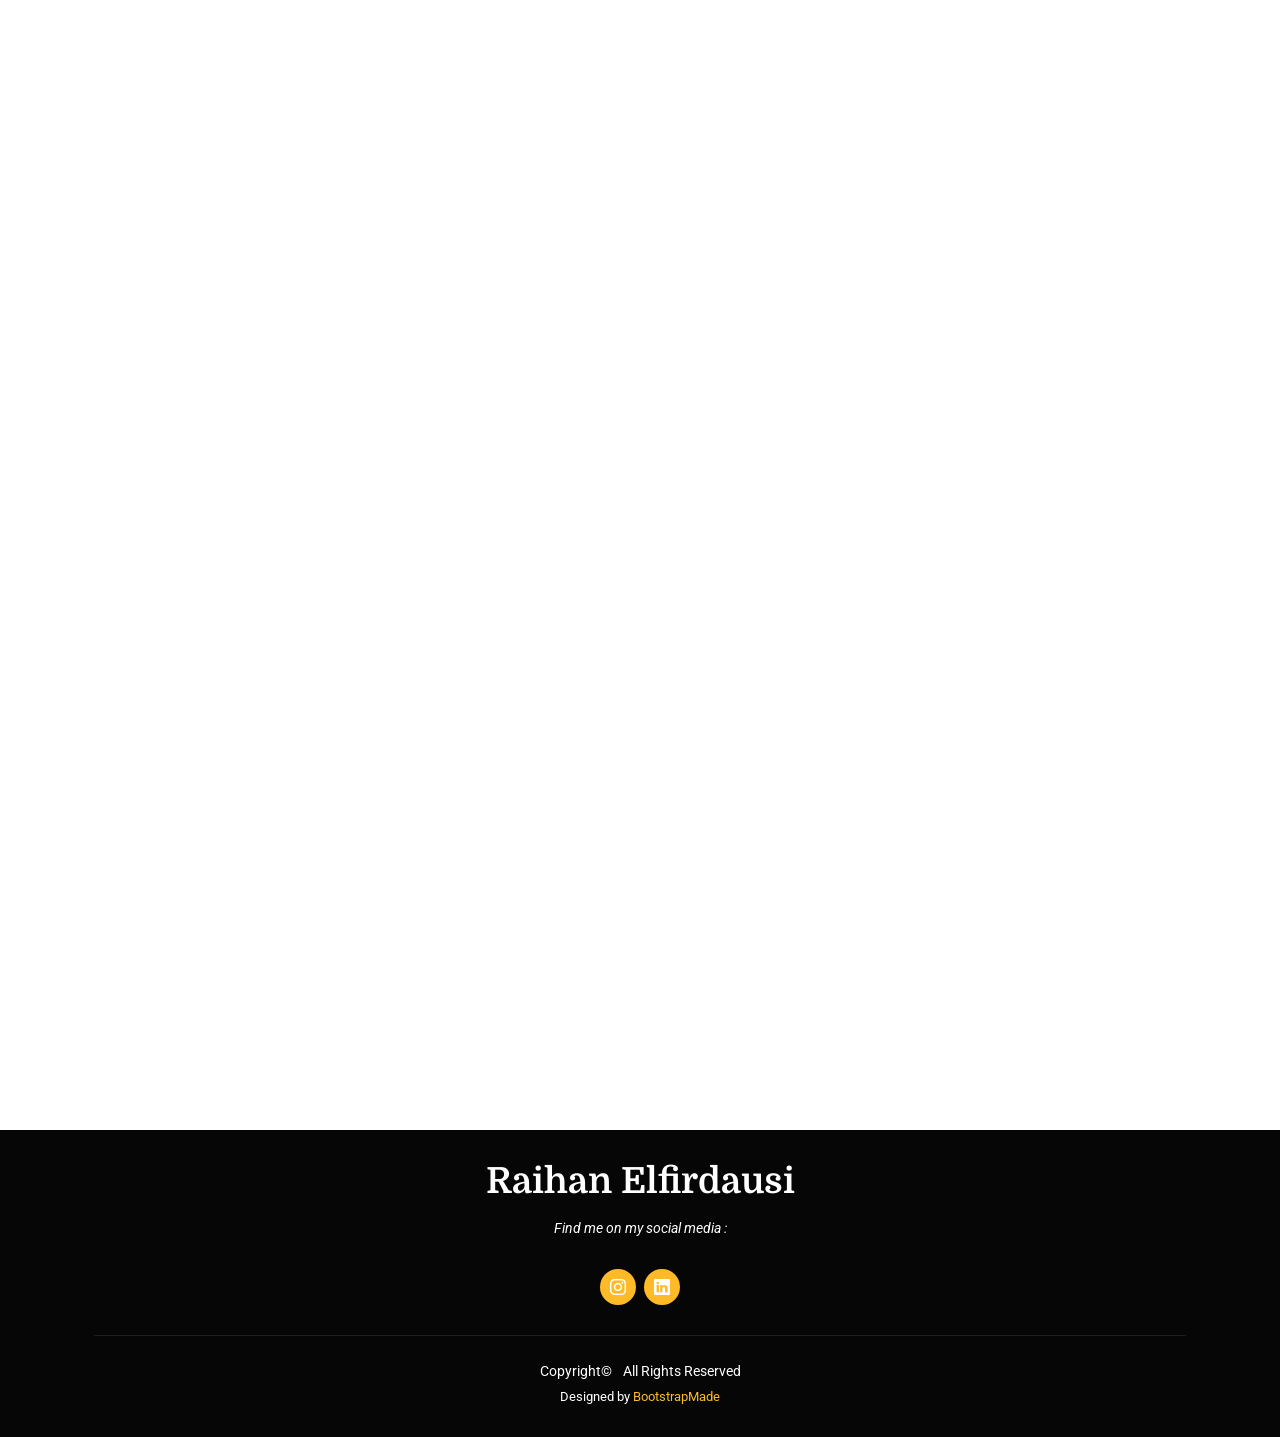
==== commit 7a0027b3: "perbaikan" ====
--- a/index.html
+++ b/index.html
@@ -182,7 +182,7 @@
     <!-- Testimonials Section -->
     <section id="testimonials" class="testimonials section dark-background">
 
-      <img src="assets/img/BALI CONTOUR WITHOUT CAPTION.png " class="testimonials-bg" alt="">
+      <img src="assets/img/Versi Compress/BALI CONTOUR WITHOUT CAPTION-min.png" class="testimonials-bg" alt="">
 
       <div class="container" data-aos="fade-up" data-aos-delay="100">
 
@@ -251,9 +251,9 @@
 
             <div class="col-xl-3 col-lg-4 col-md-6 portfolio-item isotope-item filter-GIS">
               <div class="portfolio-content h-100">
-                <img src="assets/img/portfolio/Peta Contour Bali.png" class="img-fluid" alt="">
-                <div class="portfolio-info">
-                  <a href="assets/img/portfolio/Peta Contour Bali.png" data-gallery="portfolio-gallery-branding" class="glightbox preview-link"><i class="bi bi-zoom-in"></i></a>
+                <img src="assets/img/Versi Compress/Peta Contour Bali-min.png" class="img-fluid" alt="">
+                <div class="portfolio-info">
+                  <a href="assets/img/Versi Compress/Peta Contour Bali-min.png" data-gallery="portfolio-gallery-branding" class="glightbox preview-link"><i class="bi bi-zoom-in"></i></a>
                   <a href="Bali3D.html" title="More Details" class="details-link"><i class="bi bi-link-45deg"></i></a>
                 </div>
               </div>
@@ -316,8 +316,8 @@
         <div class="row g-0">
           <div class="col-lg-3 col-md-4">
             <div class="gallery-item">
-              <a href="assets/img/VersiWEBP/kaltim.webp" class="glightbox" data-gallery="images-gallery">
-                <img src="assets/img/VersiWEBP/kaltim.webp" alt="" class="img-fluid">
+              <a href="assets/img/Versi Compress/kaltim-min.jpg" class="glightbox" data-gallery="images-gallery">
+                <img src="assets/img/Versi Compress/kaltim-min.jpg" alt="" class="img-fluid">
               </a>
             </div>
           </div><!-- End Gallery Item -->
@@ -365,16 +365,16 @@
 
           <div class="col-lg-3 col-md-4">
             <div class="gallery-item">
-              <a href="assets/img/VersiWEBP/wanagama.webp" class="glightbox" data-gallery="images-gallery">
-                <img src="assets/img/VersiWEBP/wanagama.webp" alt="" class="img-fluid">
-              </a>
-            </div>
-          </div><!-- End Gallery Item -->
-
-          <div class="col-lg-3 col-md-4">
-            <div class="gallery-item">
-              <a href="assets/img/VersiWEBP/nusantara.webp" class="glightbox" data-gallery="images-gallery">
-                <img src="assets/img/VersiWEBP/nusantara.webp" alt="" class="img-fluid">
+              <a href="assets/img/Versi Compress/wanagama-min.jpg" class="glightbox" data-gallery="images-gallery">
+                <img src="assets/img/Versi Compress/wanagama-min.jpg" alt="" class="img-fluid">
+              </a>
+            </div>
+          </div><!-- End Gallery Item -->
+
+          <div class="col-lg-3 col-md-4">
+            <div class="gallery-item">
+              <a href="assets/img/Versi Compress/nusantara-min.jpg" class="glightbox" data-gallery="images-gallery">
+                <img src="assets/img/Versi Compress/nusantara-min.jpg" alt="" class="img-fluid">
               </a>
             </div>
           </div><!-- End Gallery Item -->
@@ -389,39 +389,39 @@
           
           <div class="col-lg-3 col-md-4">
             <div class="gallery-item">
-              <a href="assets/img/VersiWEBP/DJI_0593.webp" class="glightbox" data-gallery="images-gallery">
-                <img src="assets/img/VersiWEBP/DJI_0593.webp" alt="" class="img-fluid">
+              <a href="assets/img/Versi Compress/DJI_0593-min.jpg" class="glightbox" data-gallery="images-gallery">
+                <img src="assets/img/Versi Compress/DJI_0593-min.jpg" alt="" class="img-fluid">
               </a>
             </div>
           </div><!-- End Gallery Item -->
          
           <div class="col-lg-3 col-md-4">
             <div class="gallery-item">
-              <a href="assets/img/VersiWEBP/Tempino-Ekologi-13.webp" class="glightbox" data-gallery="images-gallery">
-                <img src="assets/img/VersiWEBP/Tempino-Ekologi-13.webp" alt="" class="img-fluid">
-              </a>
-            </div>
-          </div><!-- End Gallery Item -->
-
-          <div class="col-lg-3 col-md-4">
-            <div class="gallery-item">
-              <a href="assets/img/VersiWEBP/Tempino-Hewan-18.webp" class="glightbox" data-gallery="images-gallery">
-                <img src="assets/img/VersiWEBP/Tempino-Hewan-18.webp" alt="" class="img-fluid">
-              </a>
-            </div>
-          </div><!-- End Gallery Item -->
-          <div class="col-lg-3 col-md-4">
-            <div class="gallery-item">
-              <a href="assets/img/VersiWEBP/Tempino-Sosial-20.webp" class="glightbox" data-gallery="images-gallery">
-                <img src="assets/img/VersiWEBP/Tempino-Sosial-20.webp" alt="" class="img-fluid">
-              </a>
-            </div>
-          </div><!-- End Gallery Item -->
-
-          <div class="col-lg-3 col-md-4">
-            <div class="gallery-item">
-              <a href="assets/img/VersiWEBP/Tempino-Ekologi-37.webp" class="glightbox" data-gallery="images-gallery">
-                <img src="assets/img/VersiWEBP/Tempino-Ekologi-37.webp" alt="" class="img-fluid">
+              <a href="assets/img/Versi Compress/Tempino-Ekologi-13-min.jpg" class="glightbox" data-gallery="images-gallery">
+                <img src="assets/img/Versi Compress/Tempino-Ekologi-13-min.jpg" alt="" class="img-fluid">
+              </a>
+            </div>
+          </div><!-- End Gallery Item -->
+
+          <div class="col-lg-3 col-md-4">
+            <div class="gallery-item">
+              <a href="assets/img/Versi Compress/Tempino-Hewan-18-min.jpg" class="glightbox" data-gallery="images-gallery">
+                <img src="assets/img/Versi Compress/Tempino-Hewan-18-min.jpg" alt="" class="img-fluid">
+              </a>
+            </div>
+          </div><!-- End Gallery Item -->
+          <div class="col-lg-3 col-md-4">
+            <div class="gallery-item">
+              <a href="assets/img/Versi Compress/Tempino-Sosial-20-min.jpg" class="glightbox" data-gallery="images-gallery">
+                <img src="assets/img/Versi Compress/Tempino-Sosial-20-min.jpg" alt="" class="img-fluid">
+              </a>
+            </div>
+          </div><!-- End Gallery Item -->
+
+          <div class="col-lg-3 col-md-4">
+            <div class="gallery-item">
+              <a href="assets/img/Versi Compress/Tempino-Ekologi-37-min.jpg" class="glightbox" data-gallery="images-gallery">
+                <img src="assets/img/Versi Compress/Tempino-Ekologi-37-min.jpg" alt="" class="img-fluid">
               </a>
             </div>
           </div><!-- End Gallery Item -->
@@ -435,8 +435,8 @@
           </div><!-- End Gallery Item -->
           <div class="col-lg-3 col-md-4">
             <div class="gallery-item">
-              <a href="assets/img/VersiWEBP/skripsi.webp" class="glightbox" data-gallery="images-gallery">
-                <img src="assets/img/VersiWEBP/skripsi.webp" alt="" class="img-fluid">
+              <a href="assets/img/Versi Compress/skripsi-min.jpg" class="glightbox" data-gallery="images-gallery">
+                <img src="assets/img/Versi Compress/skripsi-min.jpg" alt="" class="img-fluid">
               </a>
             </div>
           </div><!-- End Gallery Item -->
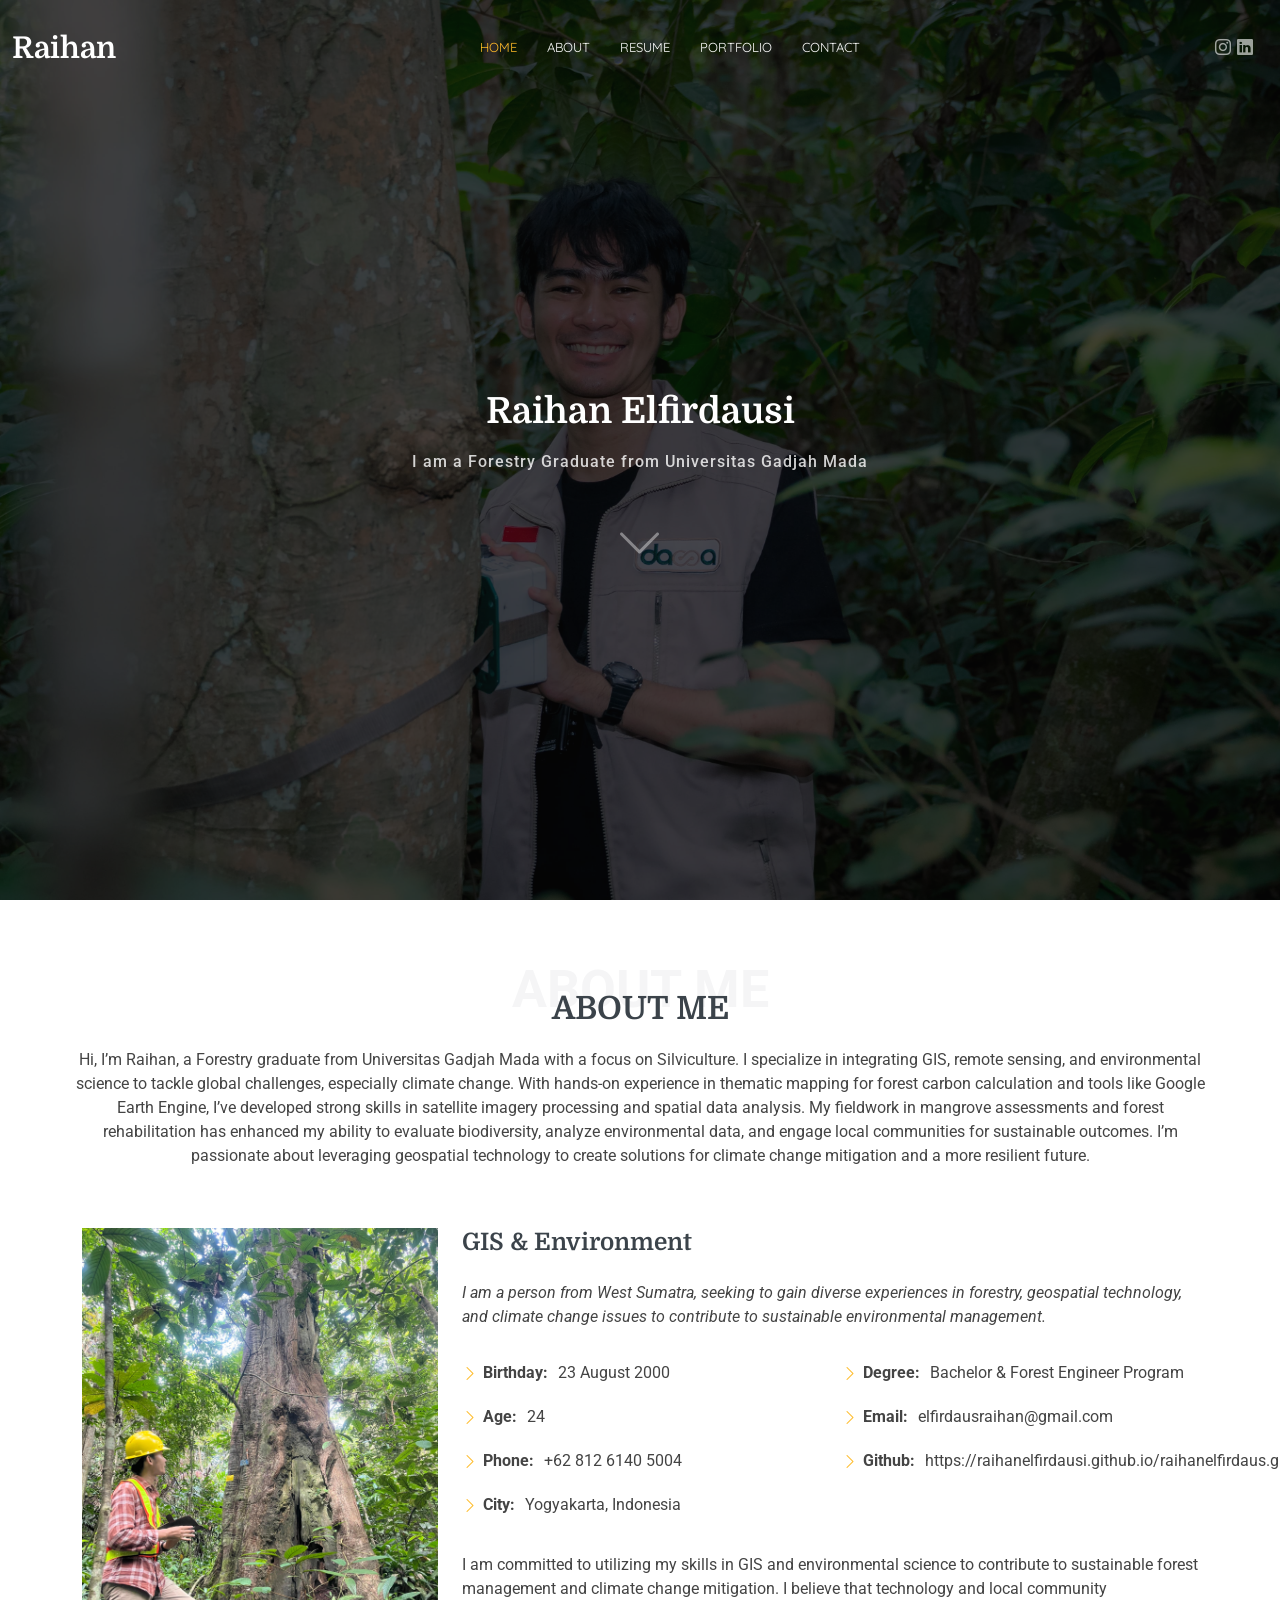
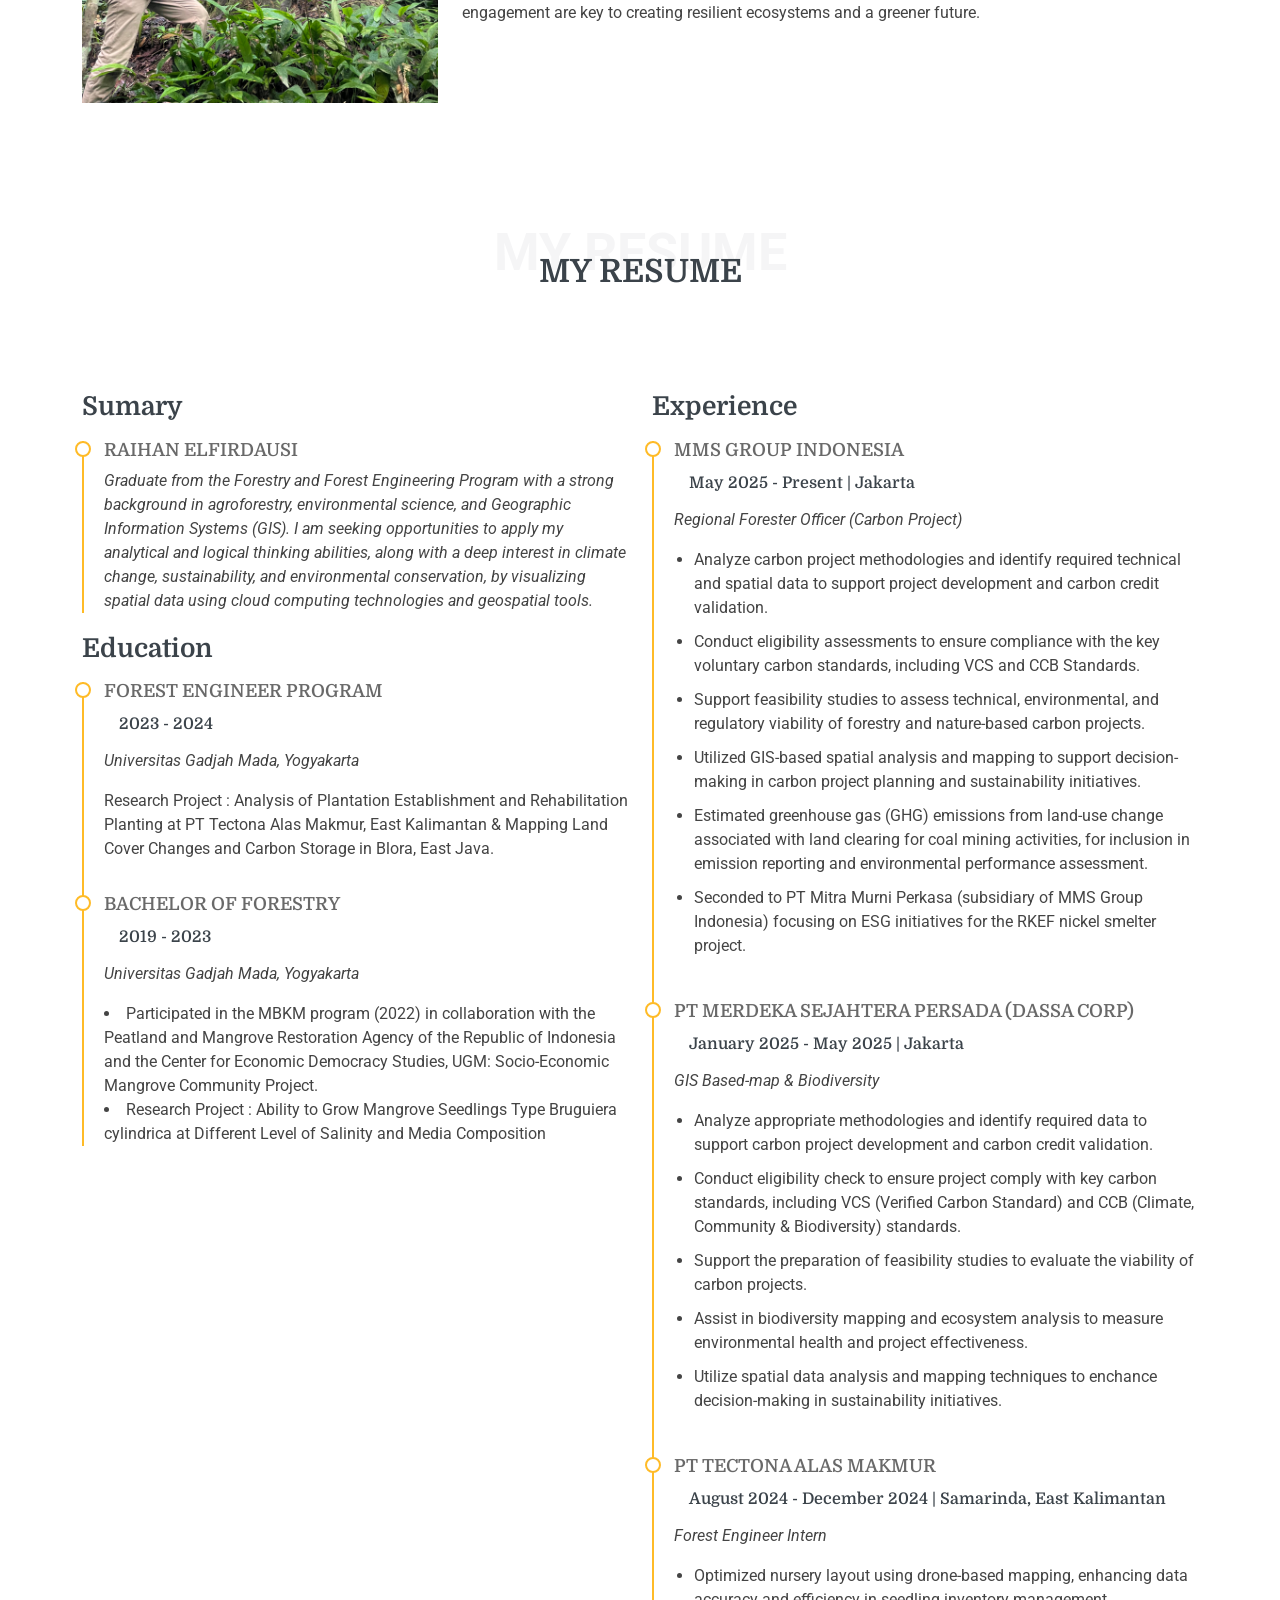
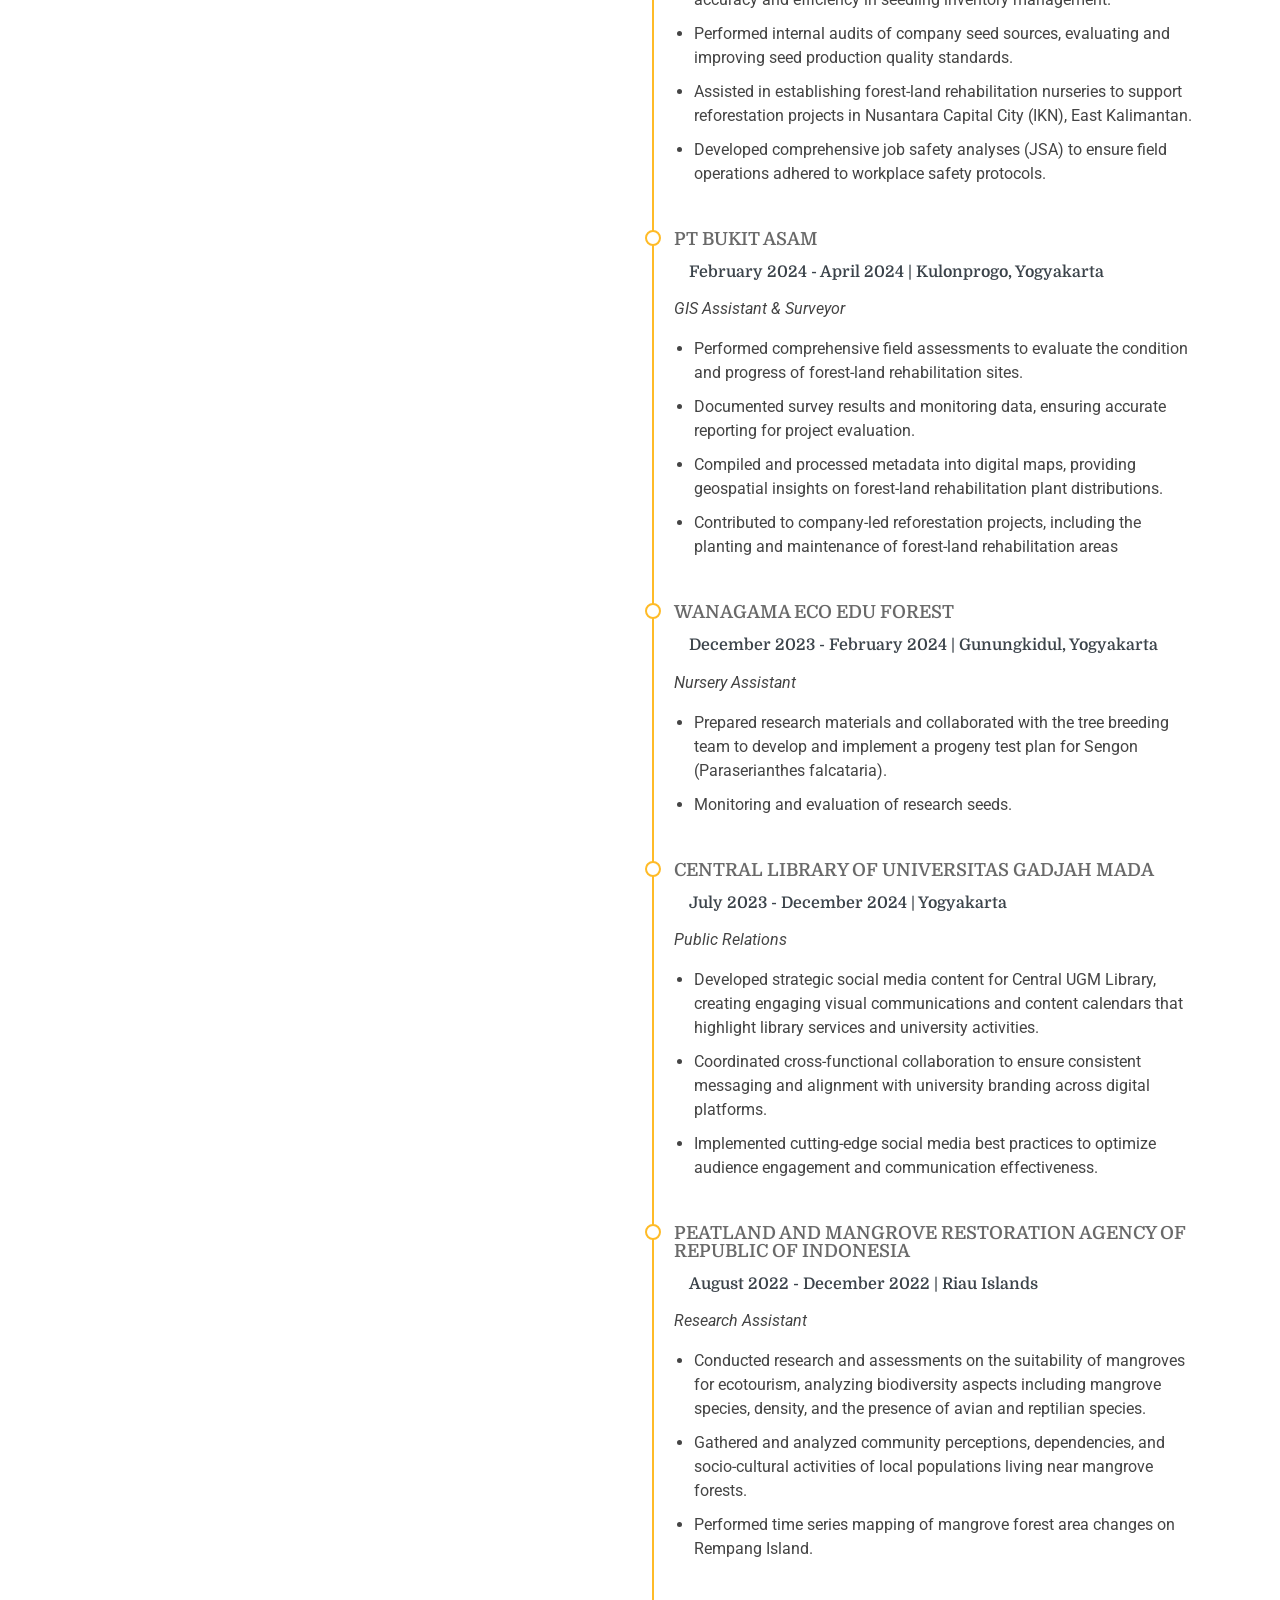
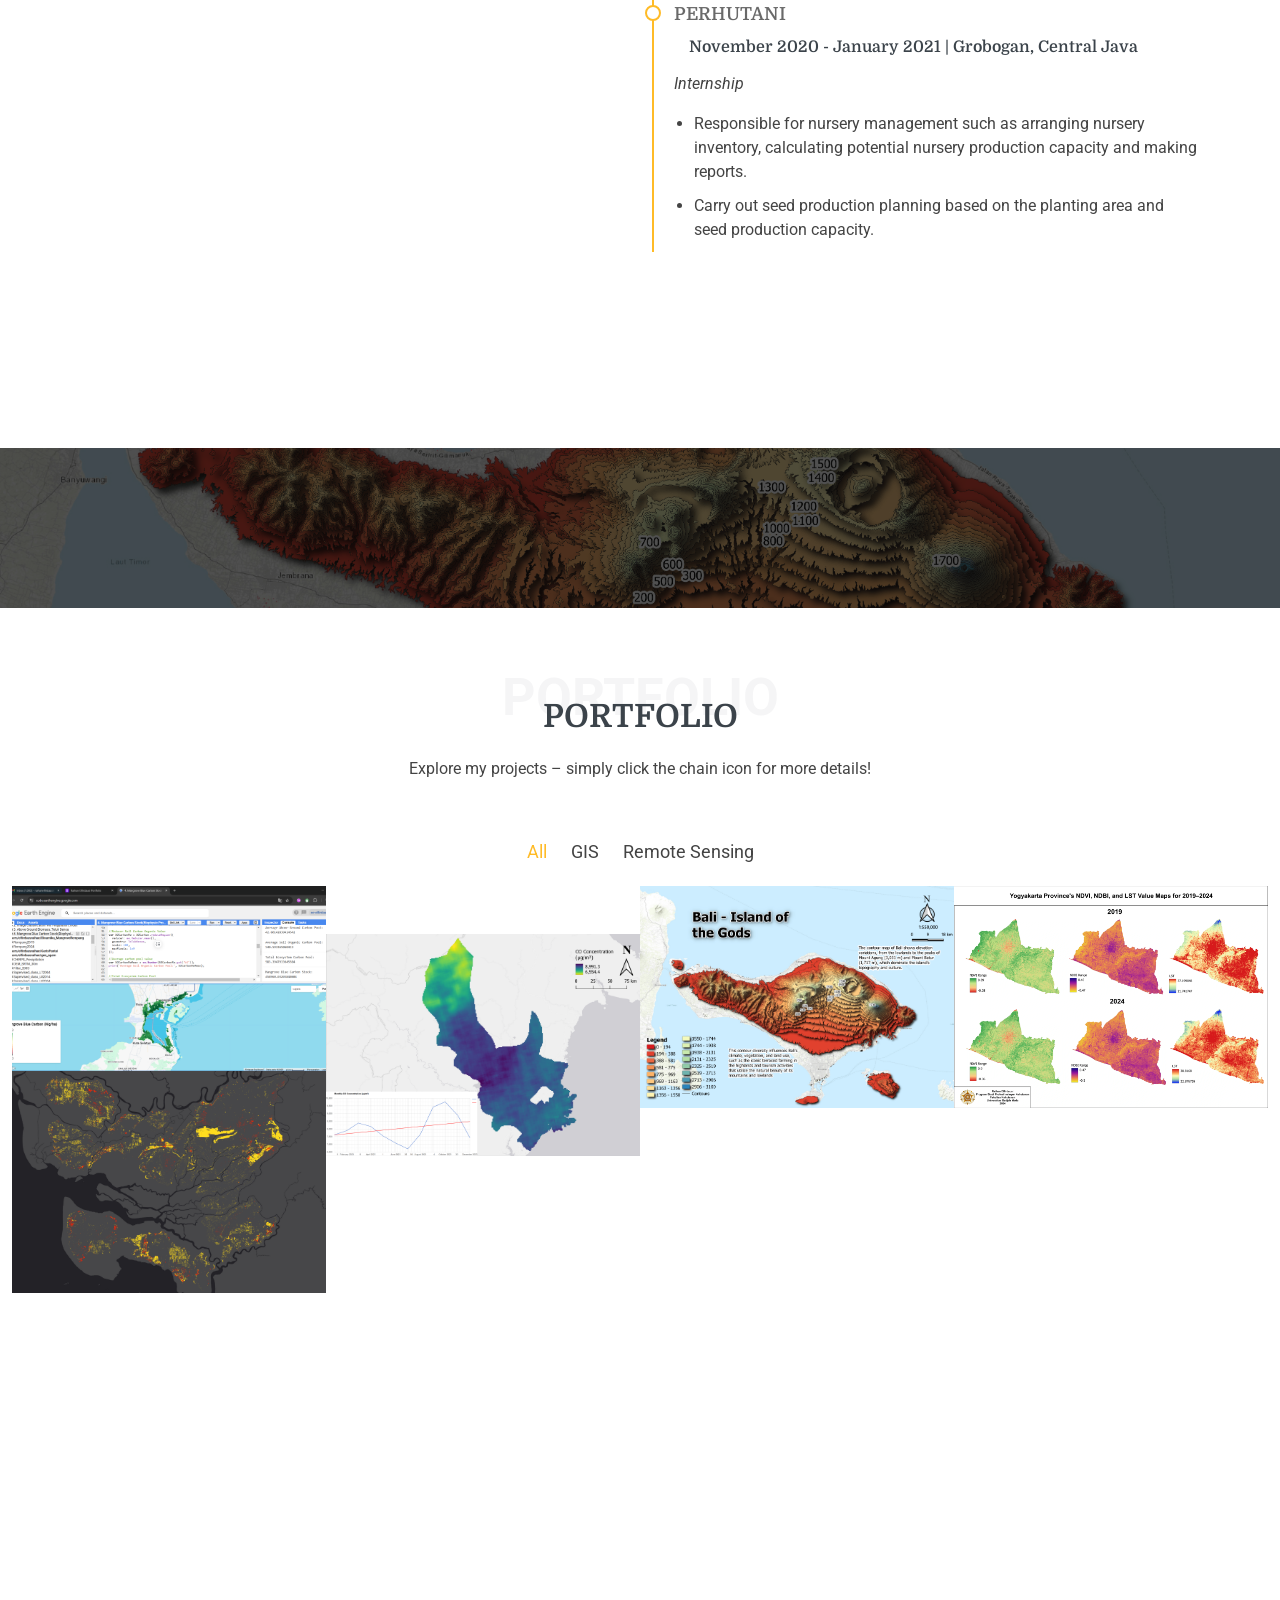
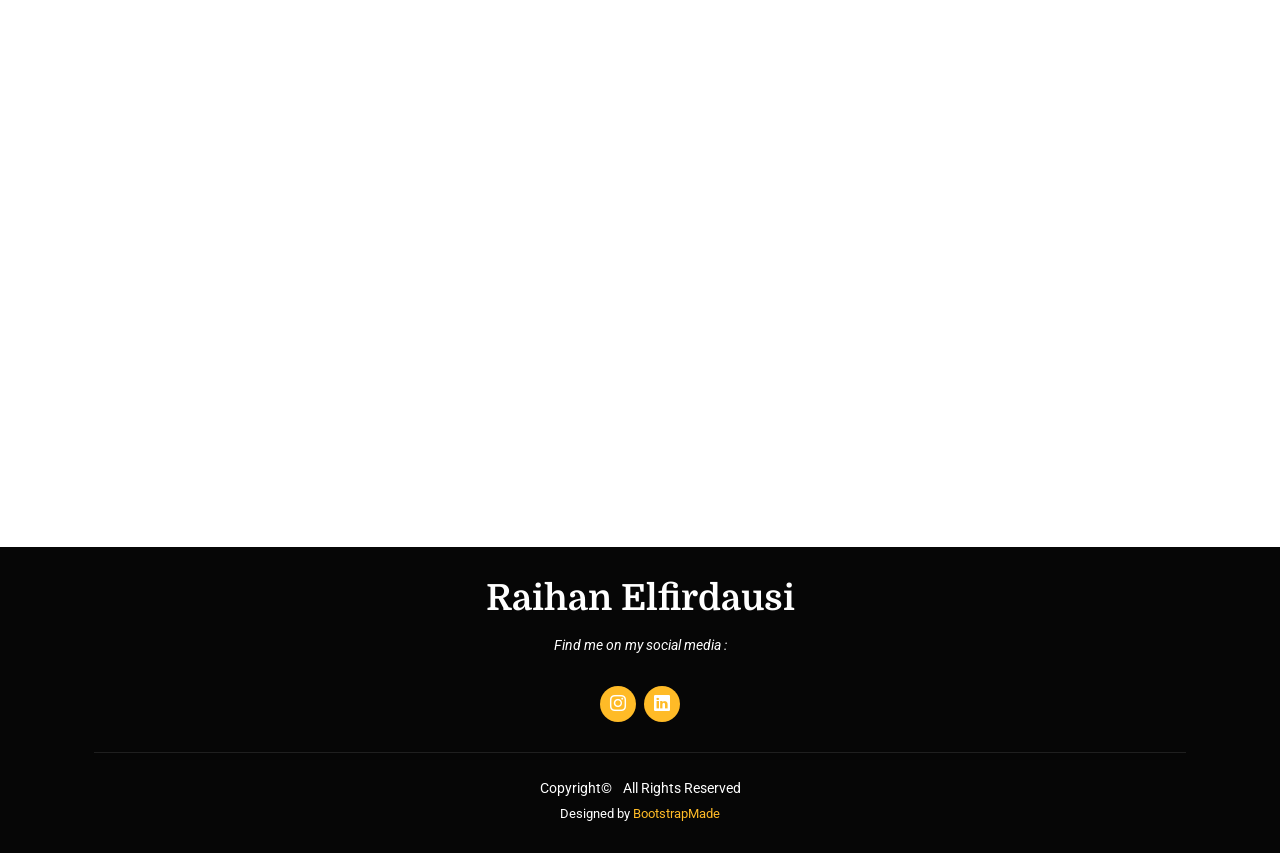
==== commit 00863a02: "revisi" ====
--- a/index.html
+++ b/index.html
@@ -100,6 +100,35 @@
 
           <div class="col-lg-6" data-aos="fade-up" data-aos-delay="200">
             <h3 class="resume-title">Experience</h3>
+
+            <div class="resume-item">
+              <h4>MMS Group Indonesia</h4>
+              <h5>May 2025 - Present | Jakarta</h5>
+              <p><em>Regional Forester Officer (Carbon Project)</em></p>
+              <ul>
+                <li>Analyze carbon project methodologies and identify required technical and spatial data to support project development and carbon credit validation.</li>
+                <li>Conduct eligibility assessments to ensure compliance with the key voluntary carbon standards, including VCS and CCB Standards.
+                <li>Support feasibility studies to assess technical, environmental, and regulatory viability of forestry and nature-based carbon projects.</li>
+                <li>Utilized GIS-based spatial analysis and mapping to support decision-making in carbon project planning and sustainability initiatives.</li>
+                <li>Estimated greenhouse gas (GHG) emissions from land-use change associated with land clearing for coal mining activities, for inclusion in emission reporting and environmental performance assessment.</li>
+                <li>Seconded to PT Mitra Murni Perkasa (subsidiary of MMS Group Indonesia) focusing on ESG initiatives for the RKEF nickel smelter project.</li>
+              </ul>
+            </div><!-- Edn Resume Item -->
+
+            <div class="resume-item">
+              <h4>PT Merdeka Sejahtera Persada (Dassa Corp)</h4>
+              <h5>January 2025 - May 2025 | Jakarta</h5>
+              <p><em>GIS Based-map & Biodiversity</em></p>
+              <ul>
+                <li>Analyze appropriate methodologies and identify required data to support carbon project development and carbon credit validation.</li>
+                <li>Conduct eligibility check to ensure project comply with key carbon standards, including VCS (Verified Carbon Standard) and CCB (Climate, Community & Biodiversity) standards.</li>
+                <li>Support the preparation of feasibility studies to evaluate the viability of carbon projects.</li>
+                <li>Assist in biodiversity mapping and ecosystem analysis to measure environmental health and project effectiveness.</li>
+                <li>Utilize spatial data analysis and mapping techniques to enchance decision-making in sustainability initiatives. </li>
+              </ul>
+            </div><!-- Edn Resume Item -->
+
+
             <div class="resume-item">
               <h4>PT Tectona Alas Makmur</h4>
               <h5>August 2024 - December 2024 | Samarinda, East Kalimantan</h5>
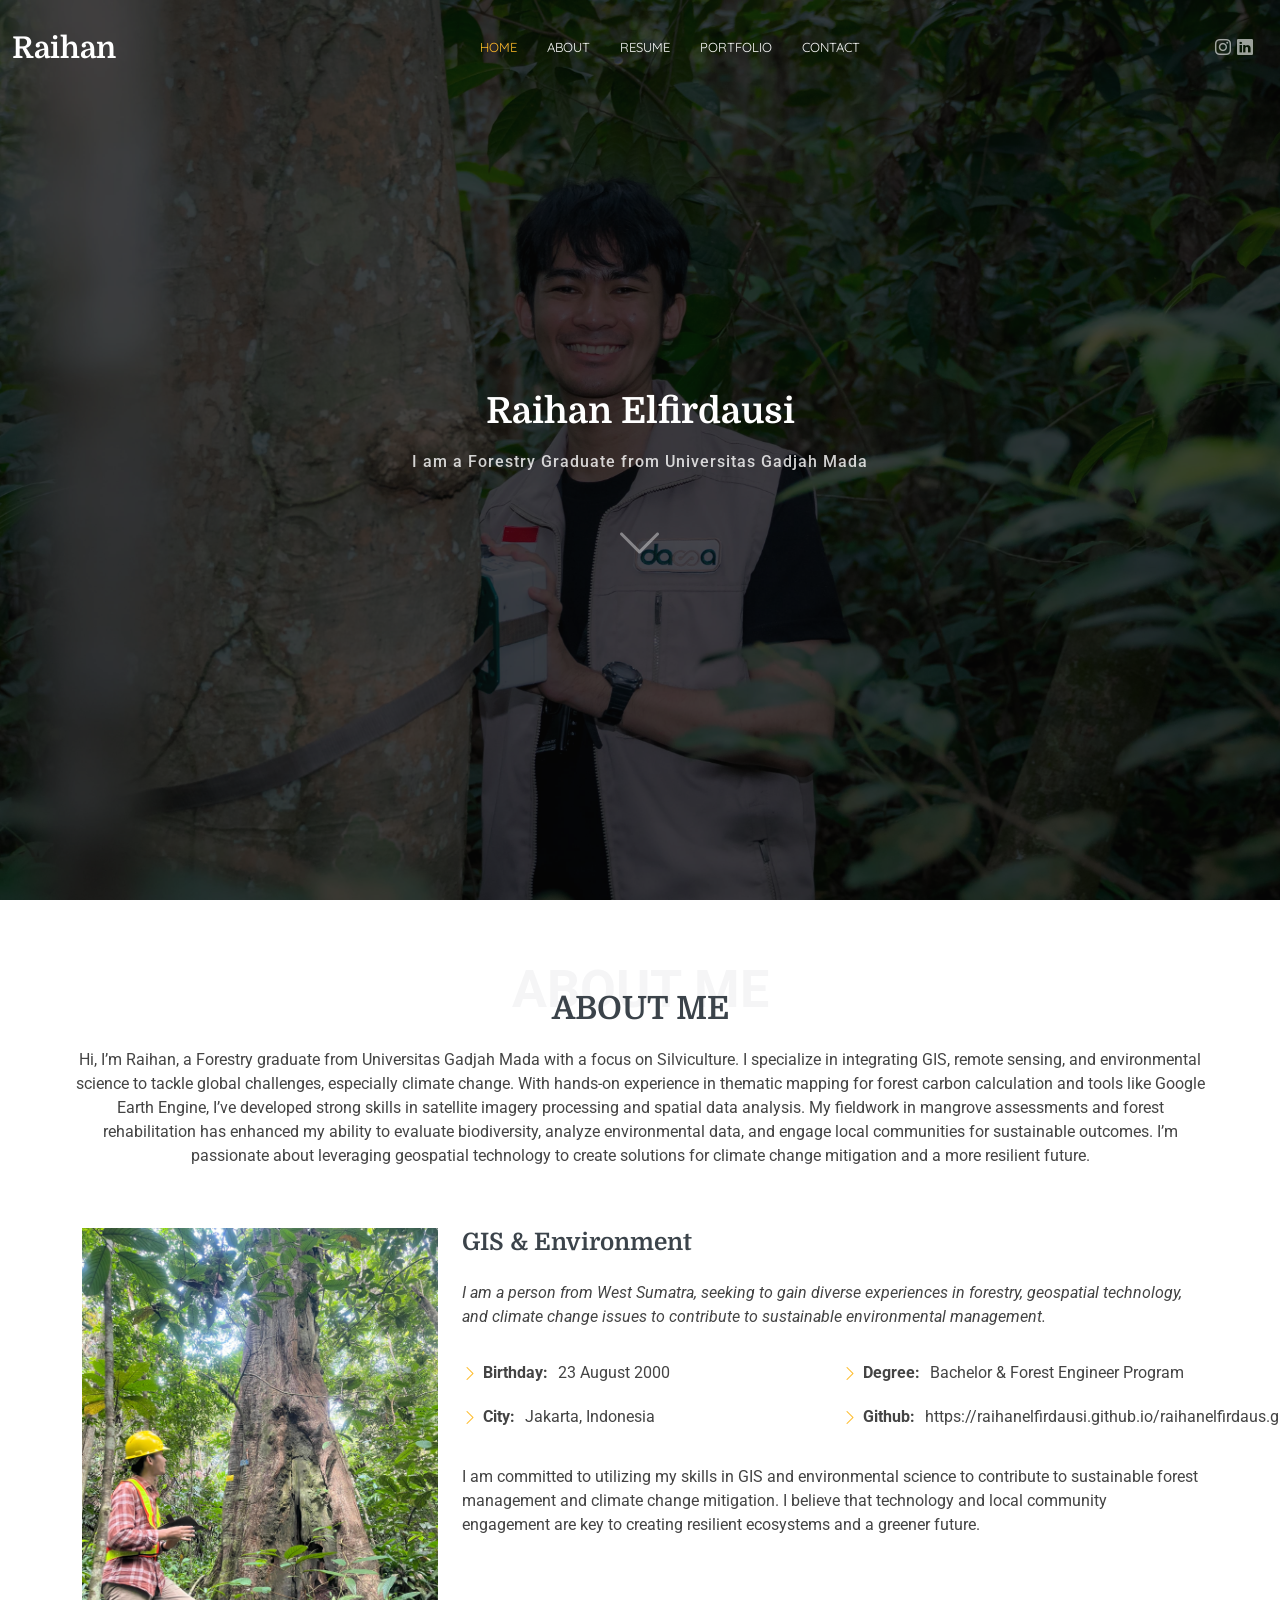
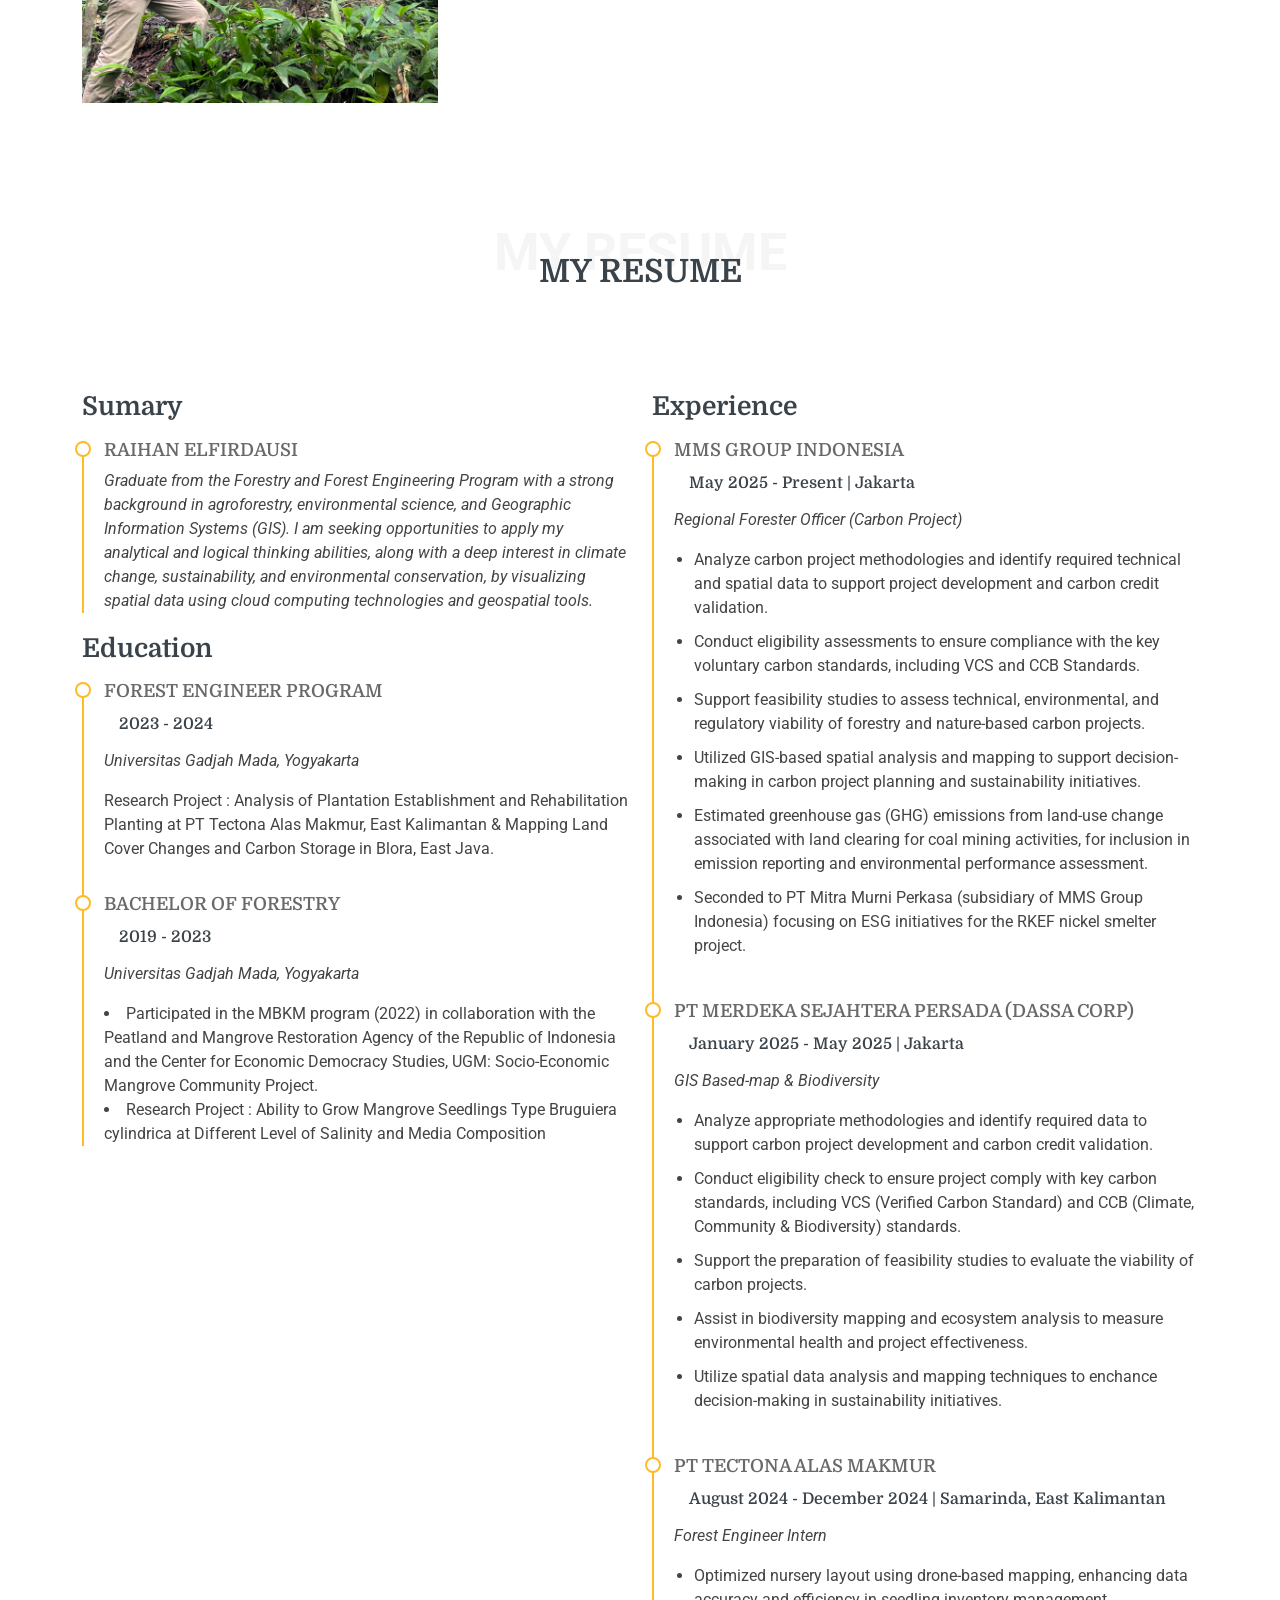
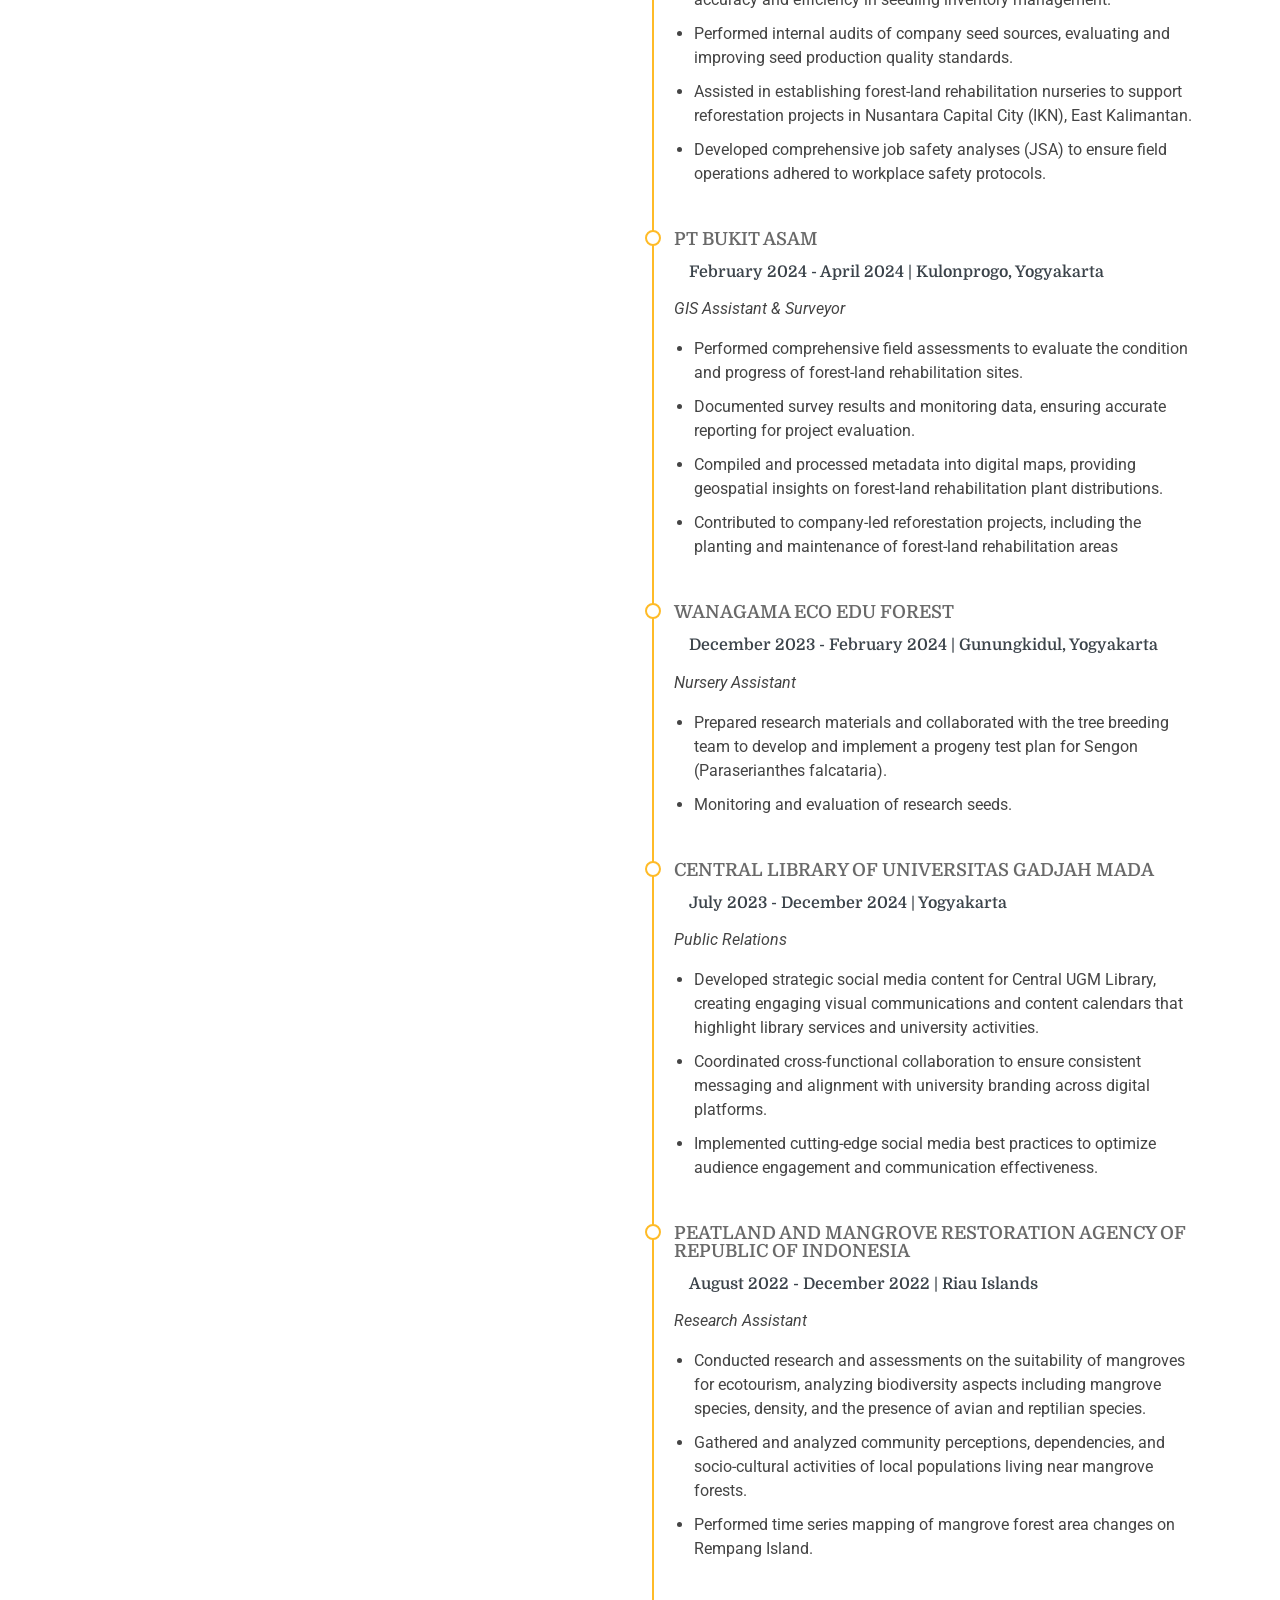
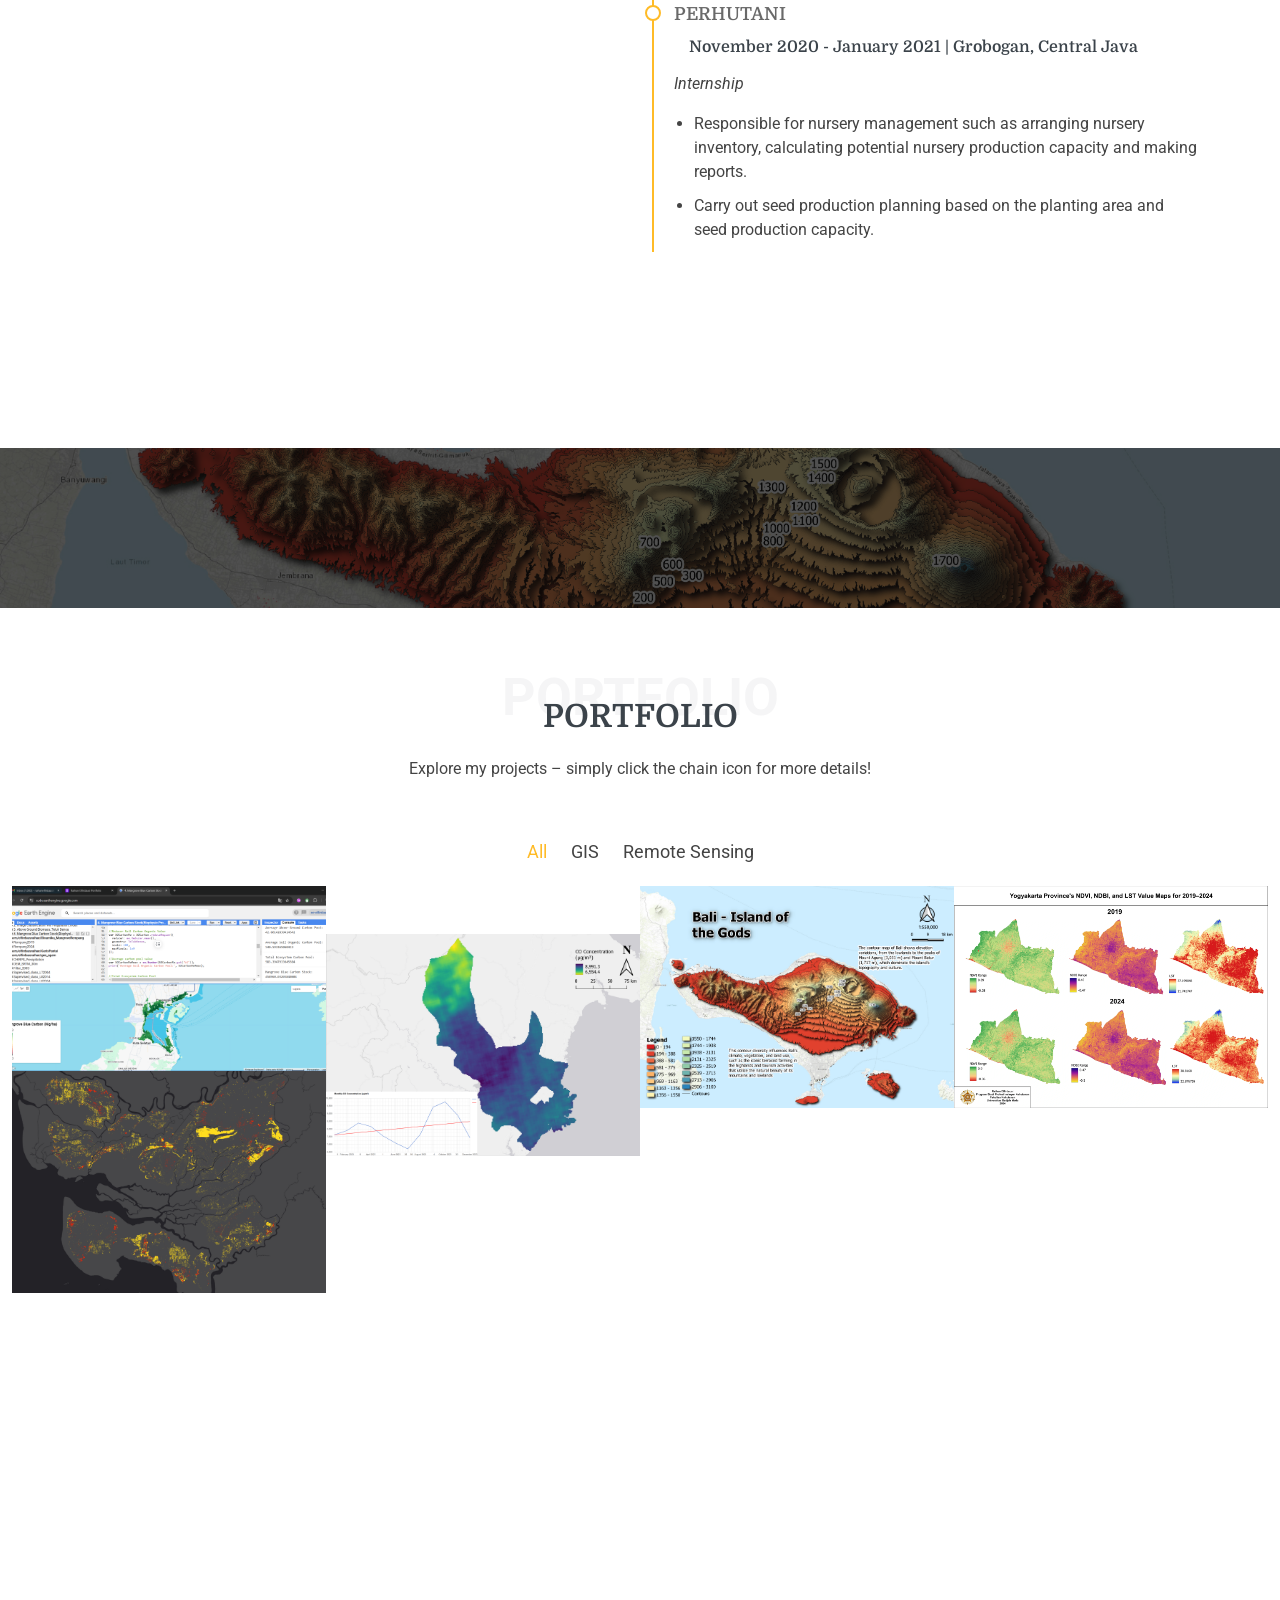
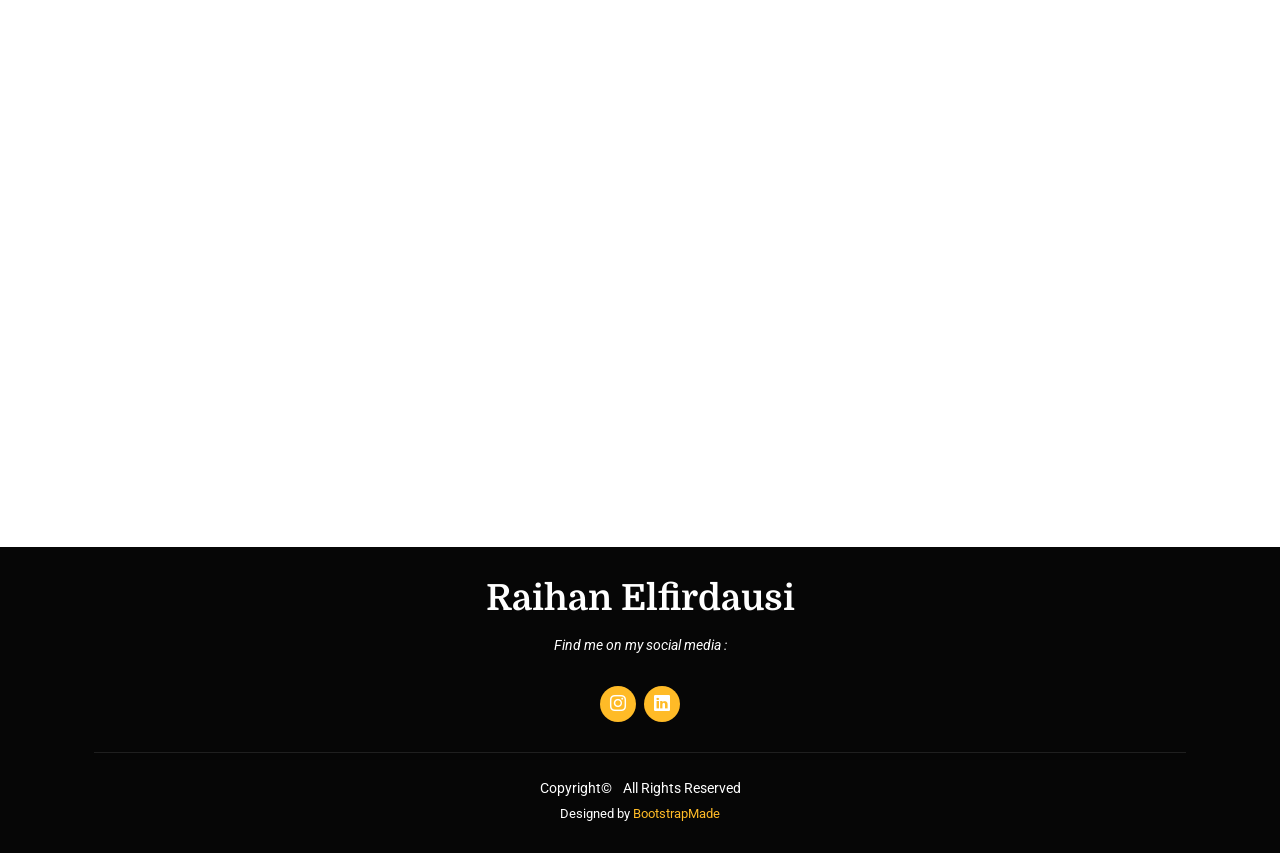
==== commit 7ee924b0: "revisi lagi" ====
--- a/index.html
+++ b/index.html
@@ -31,15 +31,12 @@
               <div class="col-lg-6">
                 <ul>
                   <li><i class="bi bi-chevron-right"></i> <strong>Birthday:</strong> <span>23 August 2000</span></li>
-                  <li><i class="bi bi-chevron-right"></i> <strong>Age:</strong> <span>24</span></li>
-                  <li><i class="bi bi-chevron-right"></i> <strong>Phone:</strong> <span>+62 812 6140 5004</span></li>
-                  <li><i class="bi bi-chevron-right"></i> <strong>City:</strong> <span>Yogyakarta, Indonesia</span></li>
+                  <li><i class="bi bi-chevron-right"></i> <strong>City:</strong> <span>Jakarta, Indonesia</span></li>
                 </ul>
               </div>
               <div class="col-lg-6">
                 <ul>
                   <li><i class="bi bi-chevron-right"></i> <strong>Degree:</strong> <span>Bachelor & Forest Engineer Program</span></li>
-                  <li><i class="bi bi-chevron-right"></i> <strong>Email:</strong> <span>elfirdausraihan@gmail.com</span></li>
                   <li><i class="bi bi-chevron-right"></i> <strong>Github:</strong> <span>https://raihanelfirdausi.github.io/raihanelfirdaus.github.io/</span></li>
                 </ul>
               </div>
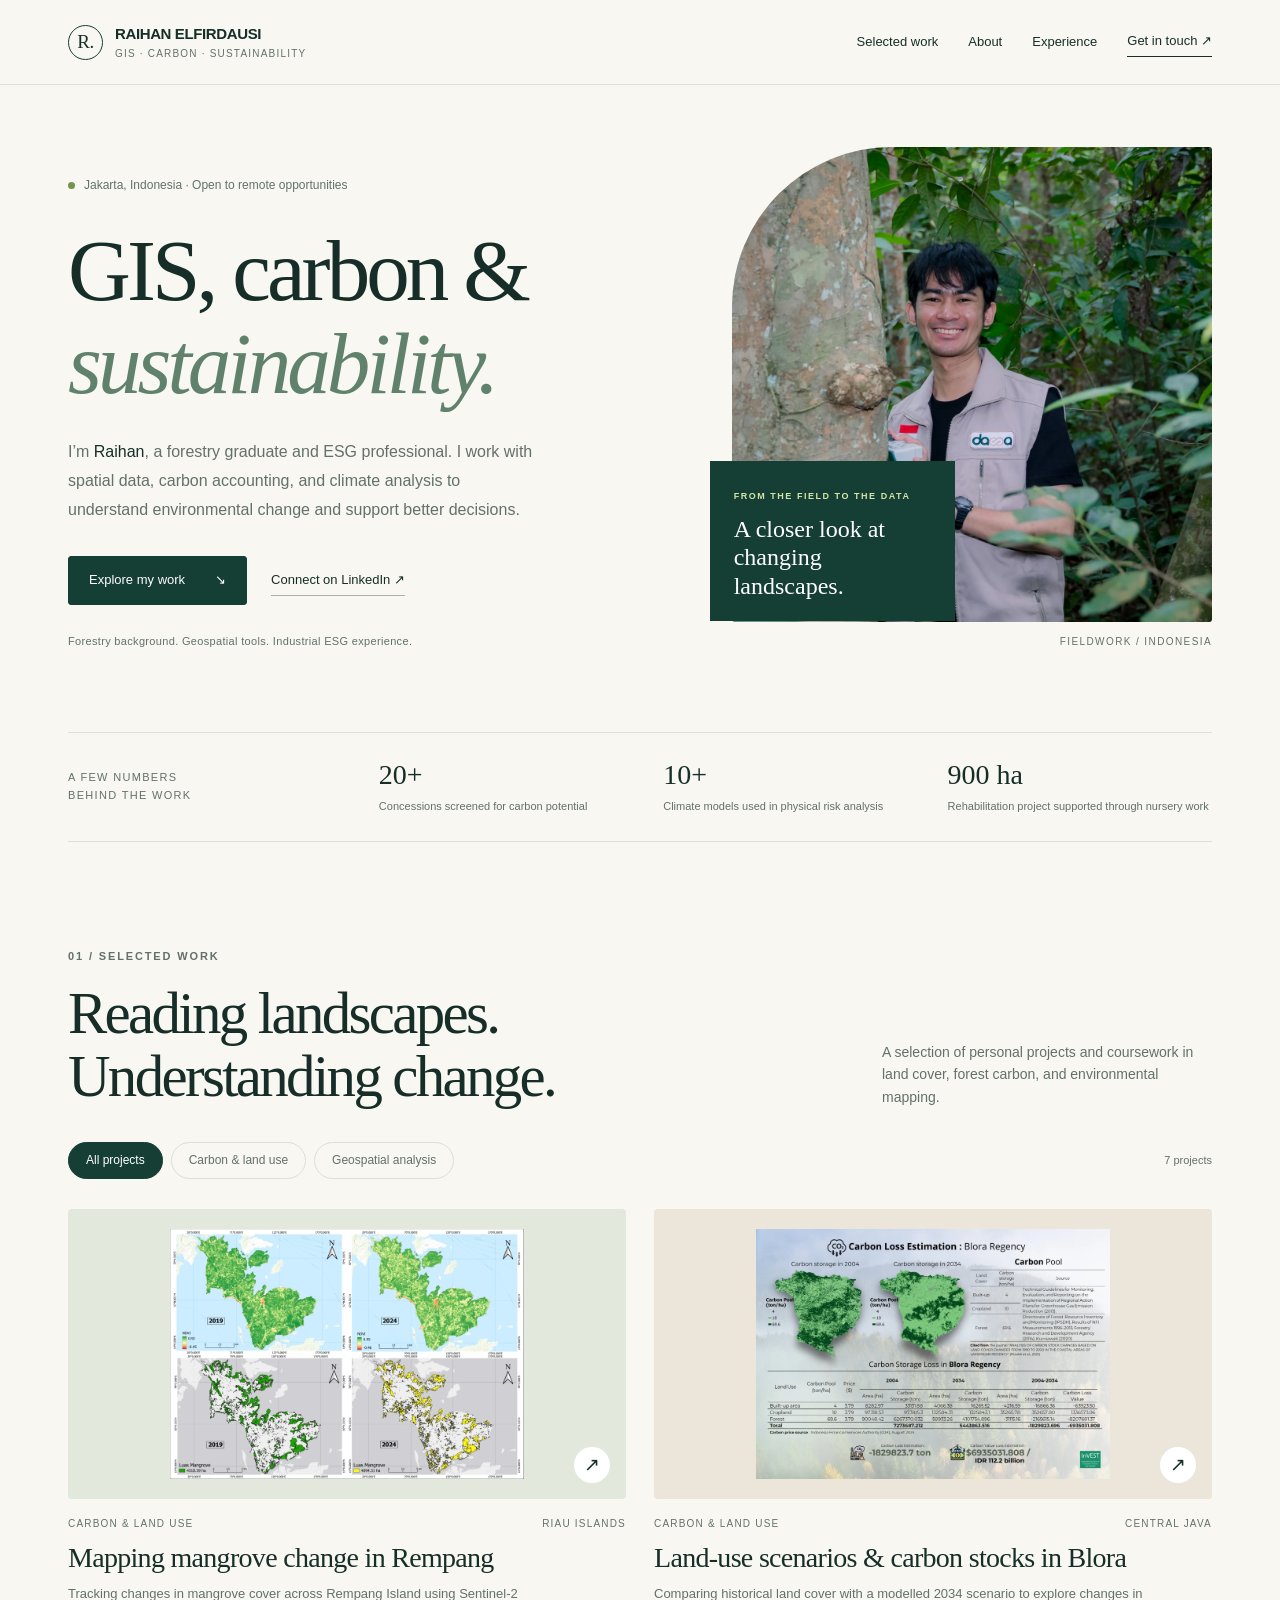
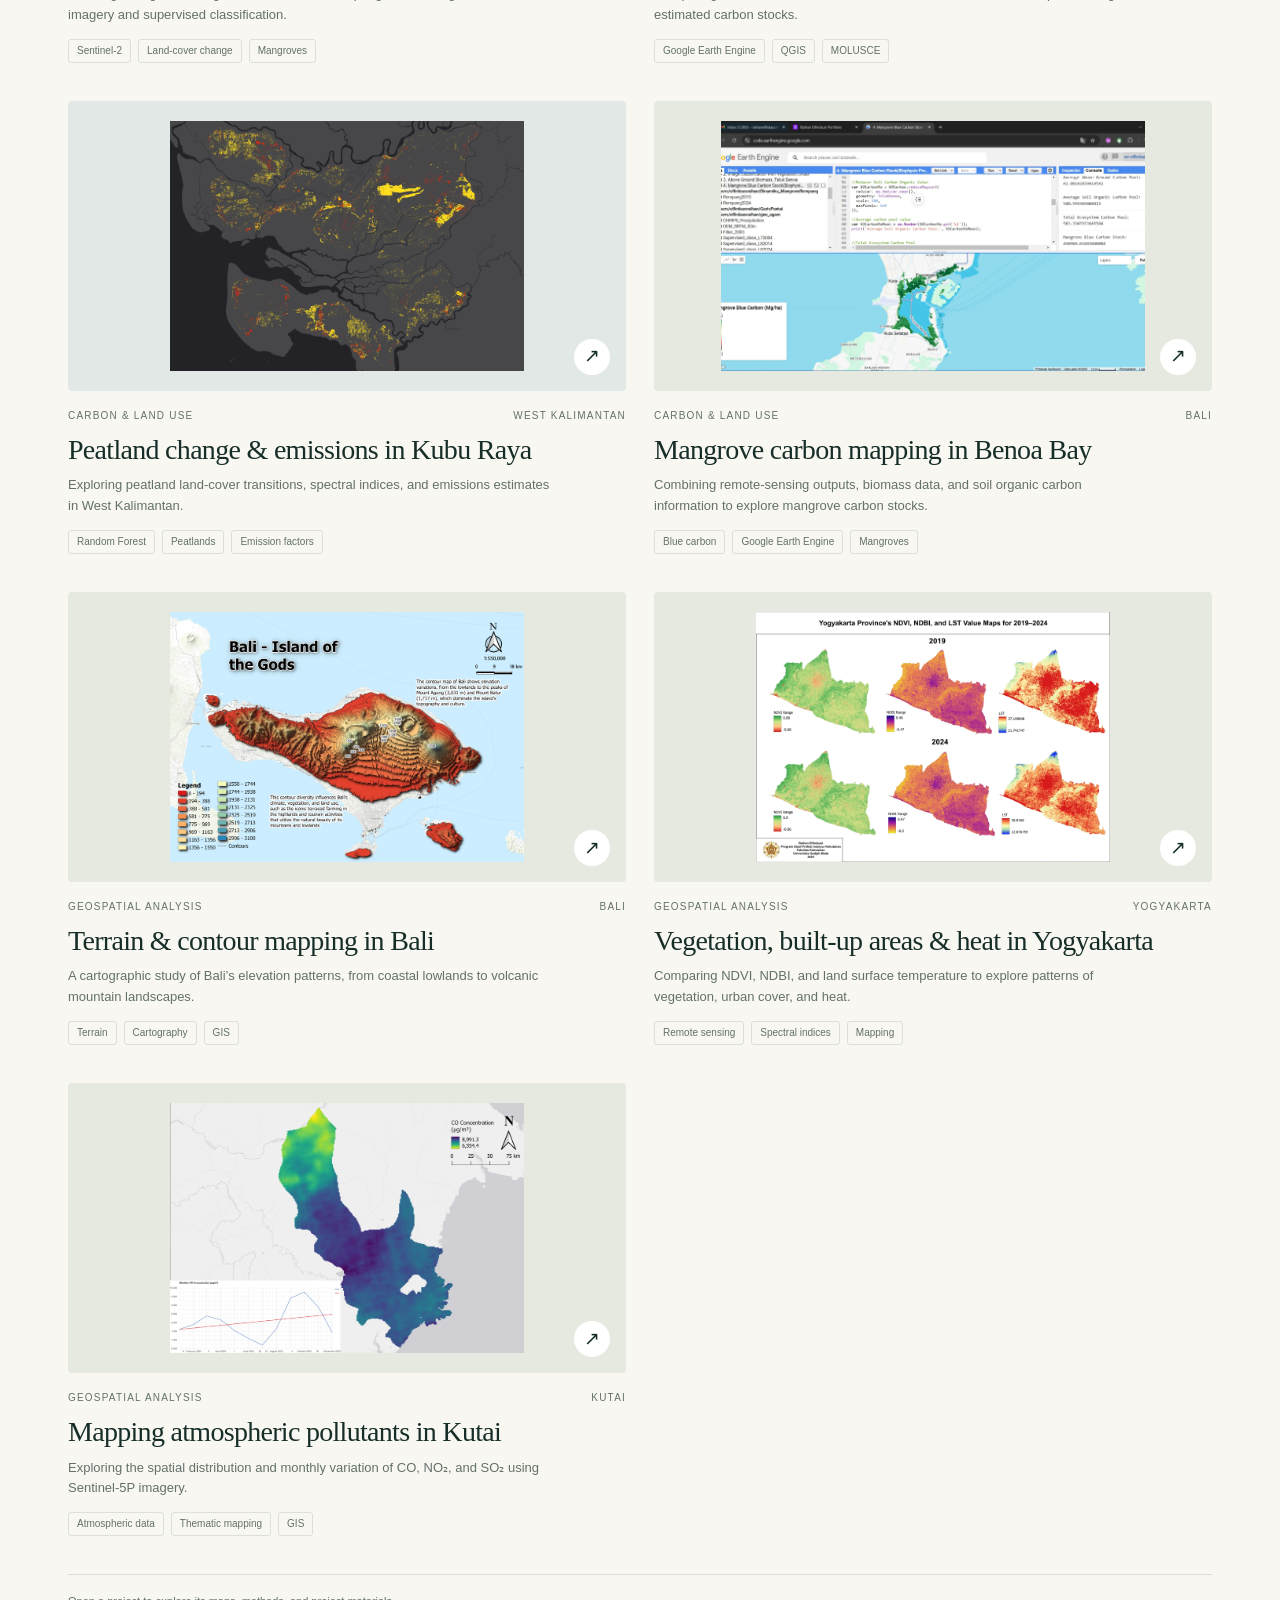
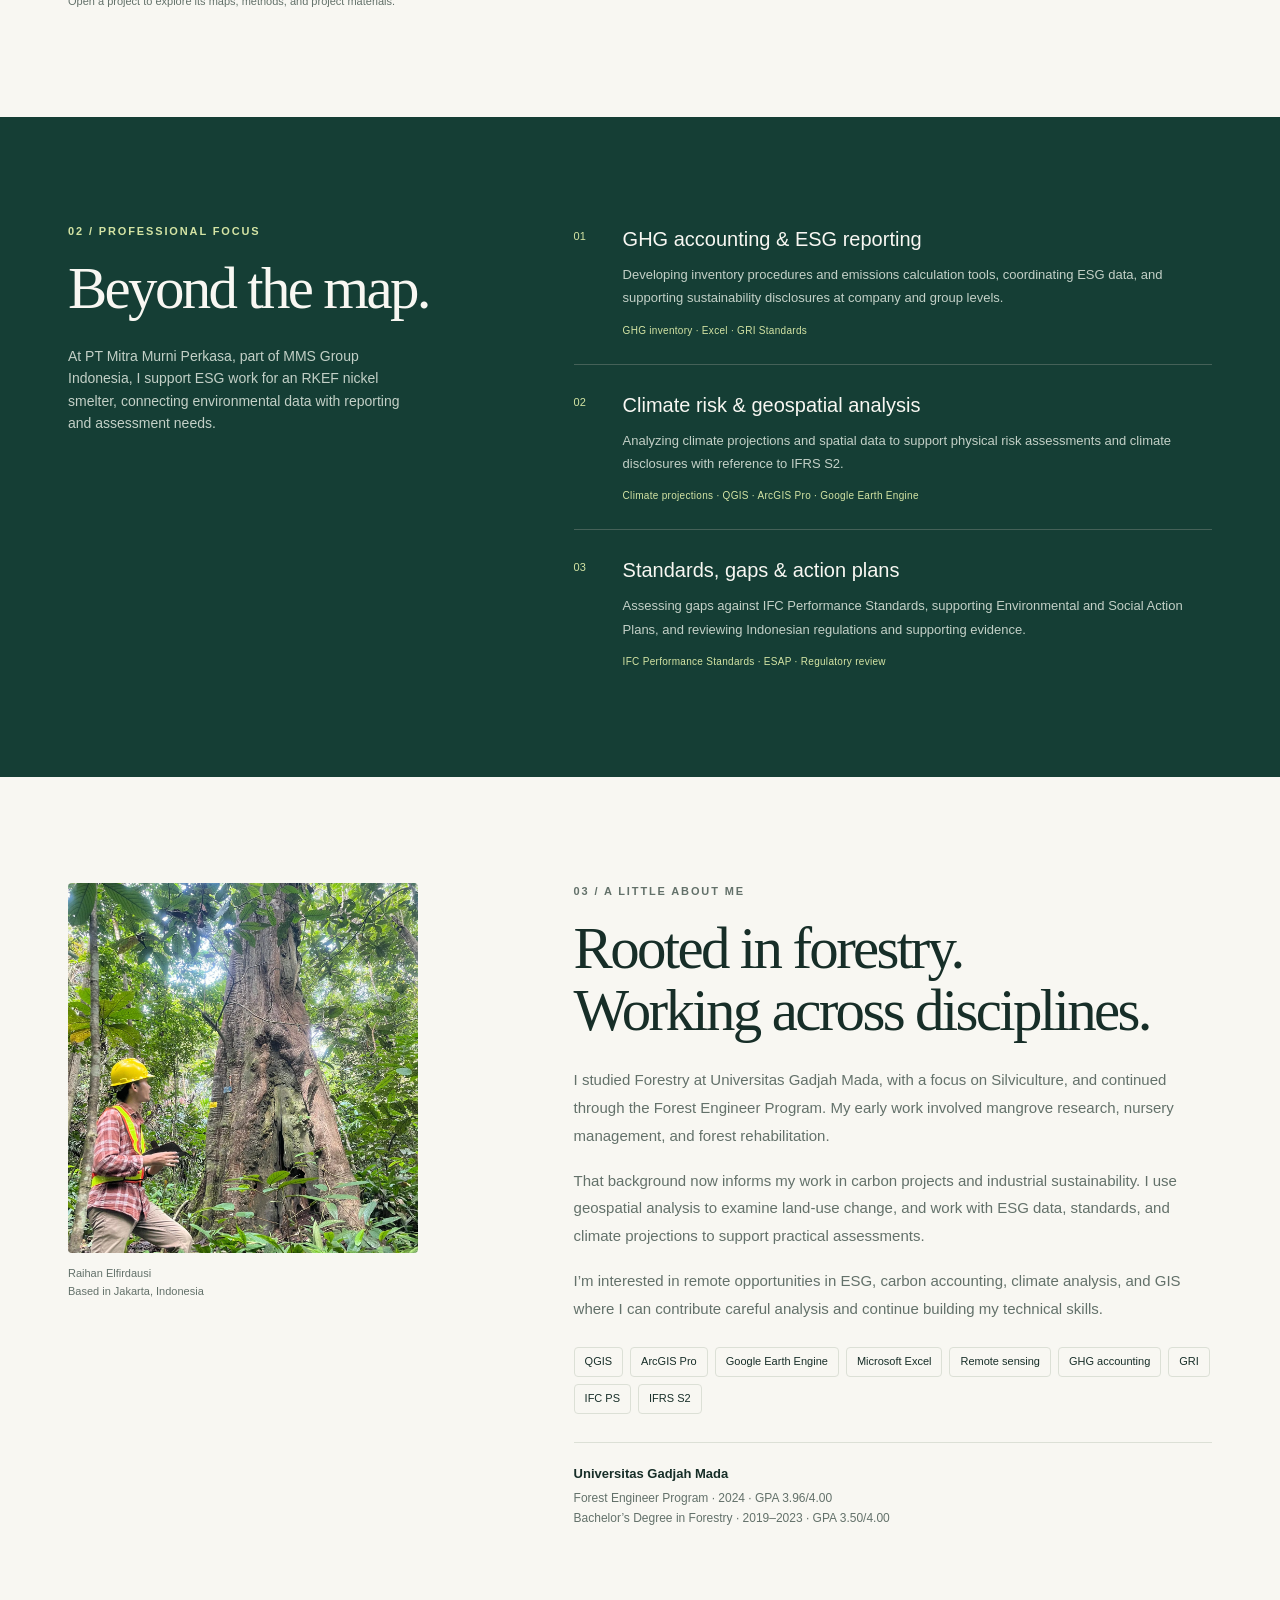
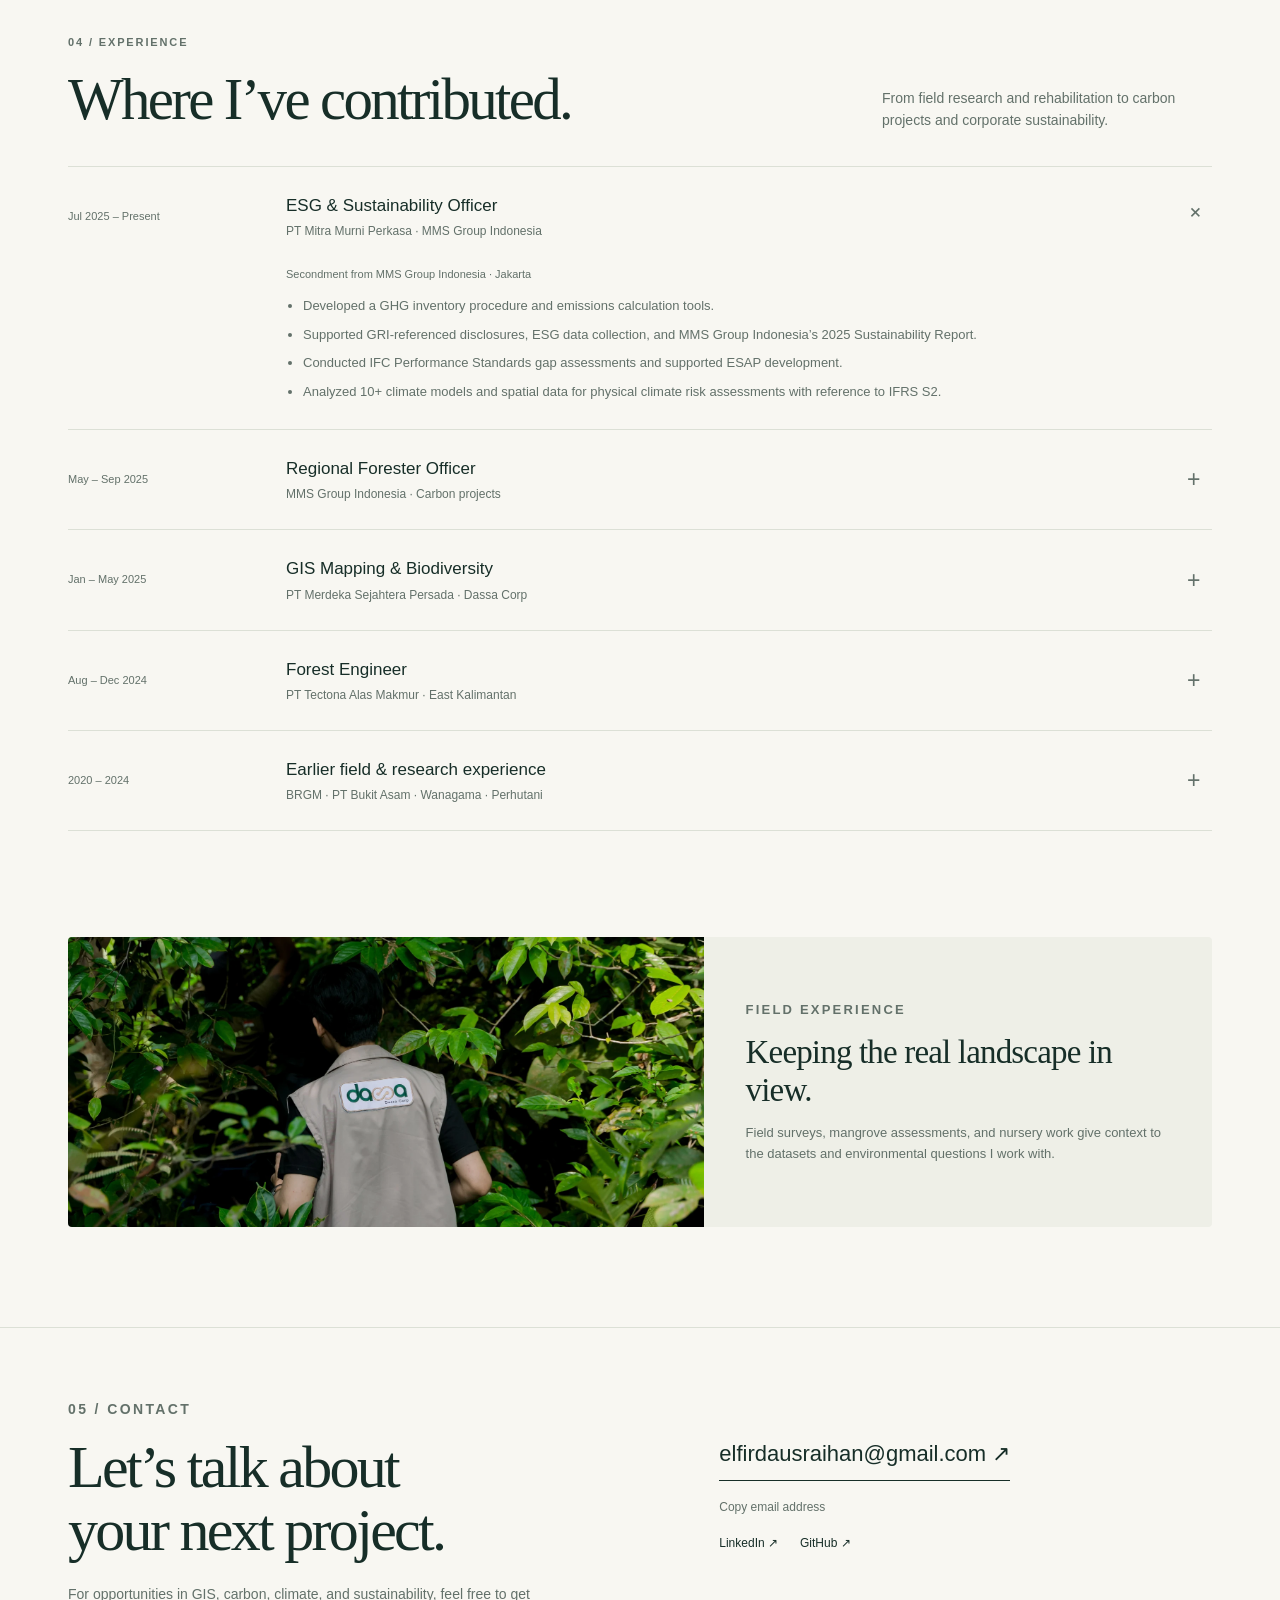
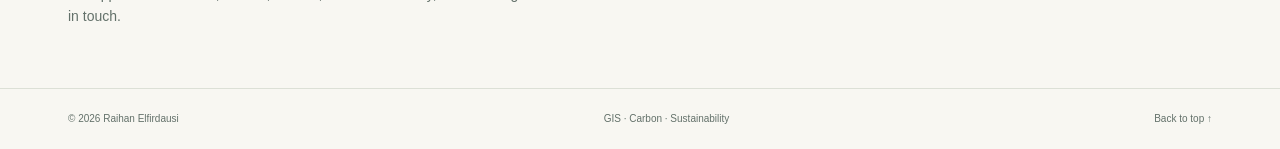
==== commit 5bc64b41: "Add files via upload Update portfolio design and project pages" ====
--- a/index.html
+++ b/index.html
@@ -1,528 +1,50 @@
-<!DOCTYPE html><html lang="en"><head><meta charset="utf-8"><meta content="width=device-width, initial-scale=1.0" name="viewport"><title>Raihan Elfirdausi Portfolio</title><meta name="GIS Portfolio" content=""><meta name="Portfolio" content=""><!-- Favicons --><link href="assets/img/favicon.png" rel="icon"><link href="assets/img/apple-touch-icon.png" rel="apple-touch-icon"><!-- Fonts --><link href="https://fonts.googleapis.com" rel="preconnect"><link href="https://fonts.gstatic.com" rel="preconnect" crossorigin><link href="https://fonts.googleapis.com/css2?family=Roboto:ital,wght@0,100;0,300;0,400;0,500;0,700;0,900;1,100;1,300;1,400;1,500;1,700;1,900&family=Quicksand:wght@300;400;500;600;700&family=Domine:wght@400;500;600;700&display=swap" rel="stylesheet"><!-- Vendor CSS Files --><link href="assets/vendor/bootstrap/css/bootstrap.min.css" rel="stylesheet"><link href="assets/vendor/bootstrap-icons/bootstrap-icons.css" rel="stylesheet"><link href="assets/vendor/aos/aos.css" rel="stylesheet"><link href="assets/vendor/swiper/swiper-bundle.min.css" rel="stylesheet"><link href="assets/vendor/glightbox/css/glightbox.min.css" rel="stylesheet"><!-- Main CSS File --><link href="assets/css/main.css" rel="stylesheet"></head><body class="index-page"><header id="header" class="header d-flex align-items-center fixed-top"><div class="container-fluid position-relative d-flex align-items-center justify-content-between"><a href="index.html" class="logo d-flex align-items-center me-auto me-xl-0"><!-- Uncomment the line below if you also wish to use an image logo --><!-- <img src="assets/img/logo.png" alt="">--><h1 class="sitename">Raihan</h1></a><nav id="navmenu" class="navmenu"><ul><li><a href="#hero" class="active">Home</a></li><li><a href="#about">About</a></li><li><a href="#resume">Resume</a></li><li><a href="#portfolio">Portfolio</a></li><li><a href="#contact">Contact</a></li></ul><i class="mobile-nav-toggle d-xl-none bi bi-list"></i></nav><div class="header-social-links"><a href="#" class="instagram"><i class="bi bi-instagram"></i></a><a href="#" class="linkedin"><i class="bi bi-linkedin"></i></a></div></div></header><main class="main"><!-- Hero Section --><section id="hero" class="hero section dark-background"><img src="assets/img/VersiWEBP/Tempino-Ekologi-23-min.jpg" alt="" data-aos="fade-in"><div class="container text-center" data-aos="fade-up" data-aos-delay="100"><h2>Raihan Elfirdausi</h2><p>I am a Forestry Graduate from Universitas Gadjah Mada</p>
-        <a href="#about" class="btn-scroll" title="Scroll Down"><i class="bi bi-chevron-down"></i></a>
-      </div>
+<!doctype html>
+<html lang="en">
+<head>
+  <meta charset="utf-8">
+  <meta name="viewport" content="width=device-width,initial-scale=1">
+  <meta name="description" content="Raihan Elfirdausi — ESG and sustainability professional with a forestry background. Explore GIS, forest carbon, land-use and climate analysis projects.">
+  <meta name="theme-color" content="#153e35">
+  <title>Raihan Elfirdausi | GIS, Carbon & Sustainability</title>
+  <link rel="stylesheet" href="assets/site.css">
+</head>
+<body>
+<a class="skip" href="#main">Skip to content</a>
+<header><div class="wrap nav"><a class="brand" href="#home" aria-label="Raihan Elfirdausi home"><span class="monogram">R.</span><span>RAIHAN ELFIRDAUSI<small>GIS · CARBON · SUSTAINABILITY</small></span></a><button class="menu" aria-expanded="false" aria-controls="navigation">Menu +</button><nav class="navlinks" id="navigation" aria-label="Main navigation"><a href="#projects">Selected work</a><a href="#about">About</a><a href="#experience">Experience</a><a class="nav-contact" href="#contact">Get in touch ↗</a></nav></div></header>
+<main id="main">
+<section class="hero" id="home"><div class="wrap"><div class="hero-grid"><div><p class="location"><span class="dot" aria-hidden="true"></span>Jakarta, Indonesia · Open to remote opportunities</p><h1>GIS, carbon &<br><em>sustainability.</em></h1><p class="intro">I’m <strong>Raihan</strong>, a forestry graduate and ESG professional. I work with spatial data, carbon accounting, and climate analysis to understand environmental change and support better decisions.</p><div class="actions"><a class="button" href="#projects">Explore my work <span aria-hidden="true">↘</span></a><a class="text-link" href="https://www.linkedin.com/in/raihan-elfirdausi/" target="_blank" rel="noopener noreferrer">Connect on LinkedIn ↗</a></div><p class="hero-note">Forestry background. Geospatial tools. Industrial ESG experience.</p></div><figure class="hero-visual"><div class="hero-image"><img src="assets/forest.webp" alt="Raihan’s environmental fieldwork in a tropical forest" fetchpriority="high"></div><div class="photo-tag"><span class="eyebrow">From the field to the data</span><p>A closer look at<br>changing landscapes.</p></div><figcaption>FIELDWORK / INDONESIA</figcaption></figure></div><div class="intro-strip"><div class="strip-label">A few numbers behind the work</div><div><strong>20+</strong><span>Concessions screened for carbon potential</span></div><div><strong>10+</strong><span>Climate models used in physical risk analysis</span></div><div><strong>900 ha</strong><span>Rehabilitation project supported through nursery work</span></div></div></div></section>
 
-    </section><!-- /Hero Section -->
+<section class="section" id="projects"><div class="wrap"><div class="section-top"><div><p class="eyebrow">01 / Selected work</p><h2>Reading landscapes.<br>Understanding change.</h2></div><p>A selection of personal projects and coursework in land cover, forest carbon, and environmental mapping.</p></div><div class="filters" aria-label="Filter projects"><button class="filter" data-filter="all" aria-pressed="true">All projects</button><button class="filter" data-filter="carbon" aria-pressed="false">Carbon & land use</button><button class="filter" data-filter="gis" aria-pressed="false">Geospatial analysis</button><span class="project-count" aria-live="polite">7 projects</span></div><div class="projects" id="project-grid"></div><p class="all-projects-note">Open a project to explore its maps, methods, and project materials.</p></div></section>
 
-    <!-- About Section -->
-    <section id="about" class="about section">
+<section class="section practice" id="practice"><div class="wrap practice-grid"><div><p class="eyebrow">02 / Professional focus</p><h2>Beyond the map.</h2><p class="practice-intro">At PT Mitra Murni Perkasa, part of MMS Group Indonesia, I support ESG work for an RKEF nickel smelter, connecting environmental data with reporting and assessment needs.</p></div><div class="practice-list"><article><span class="num">01</span><div><h3>GHG accounting & ESG reporting</h3><p>Developing inventory procedures and emissions calculation tools, coordinating ESG data, and supporting sustainability disclosures at company and group levels.</p><p class="tools">GHG inventory · Excel · GRI Standards</p></div></article><article><span class="num">02</span><div><h3>Climate risk & geospatial analysis</h3><p>Analyzing climate projections and spatial data to support physical risk assessments and climate disclosures with reference to IFRS S2.</p><p class="tools">Climate projections · QGIS · ArcGIS Pro · Google Earth Engine</p></div></article><article><span class="num">03</span><div><h3>Standards, gaps & action plans</h3><p>Assessing gaps against IFC Performance Standards, supporting Environmental and Social Action Plans, and reviewing Indonesian regulations and supporting evidence.</p><p class="tools">IFC Performance Standards · ESAP · Regulatory review</p></div></article></div></div></section>
 
-      <!-- Section Title -->
-      <div class="container section-title" data-aos="fade-up">
-        <span class="description-title">About me</span>
-        <h2>About Me</h2>
-        <p>Hi, I’m Raihan, a Forestry graduate from Universitas Gadjah Mada with a focus on Silviculture. I specialize in integrating GIS, remote sensing, and environmental science to tackle global challenges, especially climate change.
-          With hands-on experience in thematic mapping for forest carbon calculation and tools like Google Earth Engine, I’ve developed strong skills in satellite imagery processing and spatial data analysis. My fieldwork in mangrove assessments and forest rehabilitation has enhanced my ability to evaluate biodiversity, analyze environmental data, and engage local communities for sustainable outcomes.
-          I’m passionate about leveraging geospatial technology to create solutions for climate change mitigation and a more resilient future.</p>
-      </div><!-- End Section Title -->
+<section class="section about" id="about"><div class="wrap about-grid"><figure class="portrait"><div class="portrait-image"><img src="assets/portrait.webp" loading="lazy" alt="Portrait of Raihan Elfirdausi"></div><figcaption>Raihan Elfirdausi<br>Based in Jakarta, Indonesia</figcaption></figure><div><p class="eyebrow sub">03 / A little about me</p><h2>Rooted in forestry.<br>Working across disciplines.</h2><div class="about-copy"><p>I studied Forestry at Universitas Gadjah Mada, with a focus on Silviculture, and continued through the Forest Engineer Program. My early work involved mangrove research, nursery management, and forest rehabilitation.</p><p>That background now informs my work in carbon projects and industrial sustainability. I use geospatial analysis to examine land-use change, and work with ESG data, standards, and climate projections to support practical assessments.</p><p>I’m interested in remote opportunities in ESG, carbon accounting, climate analysis, and GIS where I can contribute careful analysis and continue building my technical skills.</p></div><div class="skills" aria-label="Skills"><span>QGIS</span><span>ArcGIS Pro</span><span>Google Earth Engine</span><span>Microsoft Excel</span><span>Remote sensing</span><span>GHG accounting</span><span>GRI</span><span>IFC PS</span><span>IFRS S2</span></div><div class="education"><h3>Universitas Gadjah Mada</h3><p>Forest Engineer Program · 2024 · GPA 3.96/4.00<br>Bachelor’s Degree in Forestry · 2019–2023 · GPA 3.50/4.00</p></div></div></div></section>
 
-      <div class="container" data-aos="fade-up" data-aos-delay="100">
+<section class="section experience" id="experience"><div class="wrap"><div class="section-top"><div><p class="eyebrow">04 / Experience</p><h2>Where I’ve contributed.</h2></div><p>From field research and rehabilitation to carbon projects and corporate sustainability.</p></div><div class="timeline">
+<details open><summary><span class="period">Jul 2025 – Present</span><span><strong>ESG & Sustainability Officer</strong><small>PT Mitra Murni Perkasa · MMS Group Indonesia</small></span><span class="plus" aria-hidden="true">+</span></summary><div class="experience-body"><p class="assignment">Secondment from MMS Group Indonesia · Jakarta</p><ul><li>Developed a GHG inventory procedure and emissions calculation tools.</li><li>Supported GRI-referenced disclosures, ESG data collection, and MMS Group Indonesia’s 2025 Sustainability Report.</li><li>Conducted IFC Performance Standards gap assessments and supported ESAP development.</li><li>Analyzed 10+ climate models and spatial data for physical climate risk assessments with reference to IFRS S2.</li></ul></div></details>
+<details><summary><span class="period">May – Sep 2025</span><span><strong>Regional Forester Officer</strong><small>MMS Group Indonesia · Carbon projects</small></span><span class="plus" aria-hidden="true">+</span></summary><div class="experience-body"><ul><li>Conducted desktop feasibility work for an approximately 28,000-hectare carbon project area, covering carbon stocks, biodiversity, and social safeguards.</li><li>Reviewed carbon project eligibility and estimated land-use change emissions for coal mine land clearing.</li><li>Moved into an overlapping secondment supporting ESG initiatives at MMP.</li></ul></div></details>
+<details><summary><span class="period">Jan – May 2025</span><span><strong>GIS Mapping & Biodiversity</strong><small>PT Merdeka Sejahtera Persada · Dassa Corp</small></span><span class="plus" aria-hidden="true">+</span></summary><div class="experience-body"><ul><li>Supported pre-feasibility assessments of 20+ concessions for potential carbon projects.</li><li>Reviewed methodologies, data requirements, and eligibility against VCS and CCB requirements.</li><li>Produced biodiversity maps and spatial analyses to support project assessments.</li></ul></div></details>
+<details><summary><span class="period">Aug – Dec 2024</span><span><strong>Forest Engineer</strong><small>PT Tectona Alas Makmur · East Kalimantan</small></span><span class="plus" aria-hidden="true">+</span></summary><div class="experience-body"><ul><li>Used drone-based mapping to support nursery layout and seedling inventory management.</li><li>Conducted internal assessments of seed sources for production planning and quality control.</li><li>Supported nursery establishment and seedling preparation for Pertamina’s watershed rehabilitation project covering approximately 900 hectares.</li></ul></div></details>
+<details><summary><span class="period">2020 – 2024</span><span><strong>Earlier field & research experience</strong><small>BRGM · PT Bukit Asam · Wanagama · Perhutani</small></span><span class="plus" aria-hidden="true">+</span></summary><div class="experience-body"><ul><li>BRGM research assistant: mangrove biodiversity, community research, and time-series mapping in the Riau Islands, Aug–Dec 2022.</li><li>PT Bukit Asam GIS assistant and surveyor: rehabilitation site assessment and mapping, Feb–Apr 2024.</li><li>Wanagama nursery assistant: preparation and monitoring of tree breeding research materials, Dec 2023–Feb 2024.</li><li>Perhutani internship: nursery inventory and seed production planning, Nov 2020–Jan 2021.</li></ul></div></details>
+</div></div></section>
 
-        <div class="row gy-4 justify-content-center">
-          <div class="col-lg-4">
-            <img src="assets/img/rehan.jpg" class="img-fluid" alt="">
-          </div>
-          <div class="col-lg-8 content">
-            <h2>GIS &amp; Environment</h2>
-            <p class="fst-italic py-3">
-              I am a person from West Sumatra, seeking to gain diverse experiences in forestry, geospatial technology, and climate change issues to contribute to sustainable environmental management.
-            </p>
-            <div class="row">
-              <div class="col-lg-6">
-                <ul>
-                  <li><i class="bi bi-chevron-right"></i> <strong>Birthday:</strong> <span>23 August 2000</span></li>
-                  <li><i class="bi bi-chevron-right"></i> <strong>City:</strong> <span>Jakarta, Indonesia</span></li>
-                </ul>
-              </div>
-              <div class="col-lg-6">
-                <ul>
-                  <li><i class="bi bi-chevron-right"></i> <strong>Degree:</strong> <span>Bachelor & Forest Engineer Program</span></li>
-                  <li><i class="bi bi-chevron-right"></i> <strong>Github:</strong> <span>https://raihanelfirdausi.github.io/raihanelfirdaus.github.io/</span></li>
-                </ul>
-              </div>
-            </div>
-            <p class="py-3">
-              I am committed to utilizing my skills in GIS and environmental science to contribute to sustainable forest management and climate change mitigation. I believe that technology and local community engagement are key to creating resilient ecosystems and a greener future.
-            </p>
-          </div>
-        </div>
+<div class="wrap"><div class="field-band"><img src="assets/field.webp" loading="lazy" alt="Environmental field survey from Raihan’s project gallery"><div><p class="eyebrow">Field experience</p><h3>Keeping the real landscape in view.</h3><p>Field surveys, mangrove assessments, and nursery work give context to the datasets and environmental questions I work with.</p></div></div></div>
 
-      </div>
-
-    </section><!-- /About Section -->
-
-    <!-- Resume Section -->
-    <section id="resume" class="resume section">
-
-      <!-- Section Title -->
-      <div class="container section-title" data-aos="fade-up">
-        <span class="description-title">My Resume</span>
-        <h2>My Resume</h2>
-        <p> </p>
-      </div><!-- End Section Title -->
-
-      <div class="container">
-
-        <div class="row">
-
-          <div class="col-lg-6" data-aos="fade-up" data-aos-delay="100">
-            <h3 class="resume-title">Sumary</h3>
-
-            <div class="resume-item pb-0">
-              <h4>Raihan Elfirdausi</h4>
-              <p><em>Graduate from the Forestry and Forest Engineering Program with a strong background in agroforestry, environmental science, and Geographic Information Systems (GIS). I am seeking opportunities to apply my analytical and logical thinking abilities, along with a deep interest in climate change, sustainability, and environmental conservation, by visualizing spatial data using cloud computing technologies and geospatial tools.</em></p>
-              <ul>
-                
-              </ul>
-            </div><!-- Edn Resume Item -->
-
-            <h3 class="resume-title">Education</h3>
-            <div class="resume-item">
-              <h4>Forest Engineer Program</h4>
-              <h5>2023 - 2024</h5>
-              <p><em>Universitas Gadjah Mada, Yogyakarta</em></p>
-              <p>Research Project : Analysis of Plantation Establishment and Rehabilitation Planting at PT Tectona Alas Makmur, East Kalimantan & Mapping Land Cover Changes and Carbon Storage in Blora, East Java.</p>
-            </div><!-- Edn Resume Item -->
-
-            <div class="resume-item">
-              <h4>Bachelor of Forestry</h4>
-              <h5>2019 - 2023</h5>
-              <p><em>Universitas Gadjah Mada, Yogyakarta</em></p>
-              <li>Participated in the MBKM program (2022) in collaboration with the Peatland and Mangrove Restoration Agency of the Republic of Indonesia and the Center for Economic Democracy Studies, UGM: Socio-Economic Mangrove Community Project.
-              <li>Research Project : Ability to Grow Mangrove Seedlings Type Bruguiera cylindrica at Different Level of Salinity and Media Composition
-                </p>
-            </div><!-- Edn Resume Item -->
-
-          </div>
-
-          <div class="col-lg-6" data-aos="fade-up" data-aos-delay="200">
-            <h3 class="resume-title">Experience</h3>
-
-            <div class="resume-item">
-              <h4>MMS Group Indonesia</h4>
-              <h5>May 2025 - Present | Jakarta</h5>
-              <p><em>Regional Forester Officer (Carbon Project)</em></p>
-              <ul>
-                <li>Analyze carbon project methodologies and identify required technical and spatial data to support project development and carbon credit validation.</li>
-                <li>Conduct eligibility assessments to ensure compliance with the key voluntary carbon standards, including VCS and CCB Standards.
-                <li>Support feasibility studies to assess technical, environmental, and regulatory viability of forestry and nature-based carbon projects.</li>
-                <li>Utilized GIS-based spatial analysis and mapping to support decision-making in carbon project planning and sustainability initiatives.</li>
-                <li>Estimated greenhouse gas (GHG) emissions from land-use change associated with land clearing for coal mining activities, for inclusion in emission reporting and environmental performance assessment.</li>
-                <li>Seconded to PT Mitra Murni Perkasa (subsidiary of MMS Group Indonesia) focusing on ESG initiatives for the RKEF nickel smelter project.</li>
-              </ul>
-            </div><!-- Edn Resume Item -->
-
-            <div class="resume-item">
-              <h4>PT Merdeka Sejahtera Persada (Dassa Corp)</h4>
-              <h5>January 2025 - May 2025 | Jakarta</h5>
-              <p><em>GIS Based-map & Biodiversity</em></p>
-              <ul>
-                <li>Analyze appropriate methodologies and identify required data to support carbon project development and carbon credit validation.</li>
-                <li>Conduct eligibility check to ensure project comply with key carbon standards, including VCS (Verified Carbon Standard) and CCB (Climate, Community & Biodiversity) standards.</li>
-                <li>Support the preparation of feasibility studies to evaluate the viability of carbon projects.</li>
-                <li>Assist in biodiversity mapping and ecosystem analysis to measure environmental health and project effectiveness.</li>
-                <li>Utilize spatial data analysis and mapping techniques to enchance decision-making in sustainability initiatives. </li>
-              </ul>
-            </div><!-- Edn Resume Item -->
-
-
-            <div class="resume-item">
-              <h4>PT Tectona Alas Makmur</h4>
-              <h5>August 2024 - December 2024 | Samarinda, East Kalimantan</h5>
-              <p><em>Forest Engineer Intern</em></p>
-              <ul>
-                <li>Optimized nursery layout using drone-based mapping, enhancing data accuracy and efficiency in seedling inventory management.</li>
-                <li>Performed internal audits of company seed sources, evaluating and improving seed production quality standards.</li>
-                <li>Assisted in establishing forest-land rehabilitation nurseries to support reforestation projects in Nusantara Capital City (IKN), East Kalimantan.</li>
-                <li>Developed comprehensive job safety analyses (JSA) to ensure field operations adhered to workplace safety protocols.</li>
-              </ul>
-            </div><!-- Edn Resume Item -->
-
-            <div class="resume-item">
-              <h4>PT Bukit Asam</h4>
-              <h5>February 2024 - April 2024 | Kulonprogo, Yogyakarta</h5>
-              <p><em>GIS Assistant  & Surveyor</em></p>
-              <ul>
-                <li>Performed comprehensive field assessments to evaluate the condition and progress of forest-land rehabilitation sites.</li>
-                <li>Documented survey results and monitoring data, ensuring accurate reporting for project evaluation.</li>
-                <li>Compiled and processed metadata into digital maps, providing geospatial insights on forest-land rehabilitation plant distributions.</li>
-                <li>Contributed to company-led reforestation projects, including the planting and maintenance of forest-land rehabilitation areas</li>
-              </ul>
-            </div><!-- Edn Resume Item -->
-
-            <div class="resume-item">
-              <h4>Wanagama Eco Edu Forest</h4>
-              <h5>December 2023 - February 2024 | Gunungkidul, Yogyakarta</h5>
-              <p><em>Nursery Assistant</em></p>
-              <ul>
-                <li>Prepared research materials and collaborated with the tree breeding team to develop and implement a progeny test plan for Sengon (Paraserianthes falcataria).</li>
-                <li>Monitoring and evaluation of research seeds.</li>
-              </ul>
-            </div><!-- Edn Resume Item -->
-
-            <div class="resume-item">
-              <h4>Central Library of Universitas Gadjah Mada</h4>
-              <h5>July 2023 - December 2024 | Yogyakarta</h5>
-              <p><em>Public Relations</em></p>
-              <ul>
-                <li>Developed strategic social media content for Central UGM Library, creating engaging visual communications and content calendars that highlight library services and university activities.</li>
-                <li>Coordinated cross-functional collaboration to ensure consistent messaging and alignment with university branding across digital platforms.</li>
-                <li>Implemented cutting-edge social media best practices to optimize audience engagement and communication effectiveness.</li>
-              </ul>
-            </div><!-- Edn Resume Item -->
-
-            <div class="resume-item">
-              <h4>Peatland and Mangrove Restoration Agency of Republic of Indonesia</h4>
-              <h5>August 2022 - December 2022 | Riau Islands</h5>
-              <p><em>Research Assistant</em></p>
-              <ul>
-                <li>Conducted research and assessments on the suitability of mangroves for ecotourism, analyzing biodiversity aspects including mangrove species, density, and the presence of avian and reptilian species.</li>
-                <li>Gathered and analyzed community perceptions, dependencies, and socio-cultural activities of local populations living near mangrove forests.</li>
-                <li>Performed time series mapping of mangrove forest area changes on Rempang Island.</li>
-              </ul>
-            </div><!-- Edn Resume Item -->
-
-            <div class="resume-item">
-              <h4>PERHUTANI </h4>
-              <h5>November 2020 - January 2021 | Grobogan, Central Java</h5>
-              <p><em>Internship</em></p>
-              <ul>
-                <li>Responsible for nursery management such as arranging nursery inventory, calculating potential nursery production capacity and making reports.</li>
-                <li>Carry out seed production planning based on the planting area and seed production capacity.</li>
-              </ul>
-            </div><!-- Edn Resume Item -->
-          </div>
-
-        </div>
-
-      </div>
-
-    </section><!-- /Resume Section -->
-
-    <!-- Services Section -->
-    <section id="services" class="services section">
-
-      
-    </section><!-- /Services Section -->
-
-    <!-- Testimonials Section -->
-    <section id="testimonials" class="testimonials section dark-background">
-
-      <img src="assets/img/Versi Compress/BALI CONTOUR WITHOUT CAPTION-min.png" class="testimonials-bg" alt="">
-
-      <div class="container" data-aos="fade-up" data-aos-delay="100">
-
-        <div class="swiper init-swiper">
-          <script type="application/json" class="swiper-config">
-            {
-              "loop": true,
-              "speed": 600,
-              "autoplay": {
-                "delay": 5000
-              },
-              "slidesPerView": "auto",
-              "pagination": {
-                "el": ".swiper-pagination",
-                "type": "bullets",
-                "clickable": true
-              }
-            }
-          </script>
-         
-
-    </section><!-- /Testimonials Section -->
-
-    <!-- Portfolio Section -->
-    <section id="portfolio" class="portfolio section">
-
-      <!-- Section Title -->
-      <div class="container section-title" data-aos="fade-up">
-        <span class="description-title">Portfolio</span>
-        <h2>Portfolio</h2>
-        <p>Explore my projects – simply click the chain icon for more details!</p>
-      </div><!-- End Section Title -->
-
-      <div class="container-fluid">
-
-        <div class="isotope-layout" data-default-filter="*" data-layout="masonry" data-sort="original-order">
-
-          <ul class="portfolio-filters isotope-filters" data-aos="fade-up" data-aos-delay="100">
-            <li data-filter="*" class="filter-active">All</li>
-            <li data-filter=".filter-GIS">GIS</li>
-            <li data-filter=".filter-RemoteSensing">Remote Sensing</li>
-            
-          </ul><!-- End Portfolio Filters -->
-
-          <div class="row g-0 isotope-container" data-aos="fade-up" data-aos-delay="200">
-
-            <div class="col-xl-3 col-lg-4 col-md-6 portfolio-item isotope-item filter-RemoteSensing">
-              <div class="portfolio-content h-100">
-                <img src="assets/img/portfolio/Blue Carbon Teluk Benoa.png" class="img-fluid" alt="">
-                <div class="portfolio-info">
-                  <a href="assets/img/portfolio/Blue Carbon Teluk Benoa.png" data-gallery="portfolio-gallery-Google Earth Engine" class="glightbox preview-link"><i class="bi bi-zoom-in"></i></a>
-                  <a href="BenoaBay.html" title="More Details" class="details-link"><i class="bi bi-link-45deg"></i></a>
-                </div>
-              </div>
-            </div><!-- End Portfolio Item -->
-
-            <div class="col-xl-3 col-lg-4 col-md-6 portfolio-item isotope-item filter-RemoteSensing filter-GIS">
-              <div class="portfolio-content h-100">
-                <img src="assets/img/VersiWEBP/Peta Perubahan Luasan Mangrove Rempang 2019-2024-min.png" class="img-fluid" alt="">
-                <div class="portfolio-info">
-                  <a href="assets/img/VersiWEBP/Peta Perubahan Luasan Mangrove Rempang 2019-2024-min.png" data-gallery="portfolio-gallery-product" class="glightbox preview-link"><i class="bi bi-zoom-in"></i></a>
-                  <a href="Rempang.html" title="More Details" class="details-link"><i class="bi bi-link-45deg"></i></a>
-                </div>
-              </div>
-            </div><!-- End Portfolio Item -->
-
-            <div class="col-xl-3 col-lg-4 col-md-6 portfolio-item isotope-item filter-GIS">
-              <div class="portfolio-content h-100">
-                <img src="assets/img/Versi Compress/Peta Contour Bali-min.png" class="img-fluid" alt="">
-                <div class="portfolio-info">
-                  <a href="assets/img/Versi Compress/Peta Contour Bali-min.png" data-gallery="portfolio-gallery-branding" class="glightbox preview-link"><i class="bi bi-zoom-in"></i></a>
-                  <a href="Bali3D.html" title="More Details" class="details-link"><i class="bi bi-link-45deg"></i></a>
-                </div>
-              </div>
-            </div><!-- End Portfolio Item -->
-
-            <div class="col-xl-3 col-lg-4 col-md-6 portfolio-item isotope-item filter-RemoteSensing filter-GIS">
-              <div class="portfolio-content h-100">
-                <img src="assets/img/VersiWEBP/IndeksYogyakarta.webp" class="img-fluid" alt="">
-                <div class="portfolio-info">
-                  <a href="assets/img/VersiWEBP/IndeksYogyakarta.webp" data-gallery="portfolio-gallery-book" class="glightbox preview-link"><i class="bi bi-zoom-in"></i></a>
-                  <a href="IndeksYogyakarta.html" title="More Details" class="details-link"><i class="bi bi-link-45deg"></i></a>
-                </div>
-              </div>
-            </div><!-- End Portfolio Item -->
-
-            <div class="col-xl-3 col-lg-4 col-md-6 portfolio-item isotope-item filter-RemoteSensing filter-GIS">
-              <div class="portfolio-content h-100">
-                <img src="assets/img/portfolio/BloraEnd2.jpg" class="img-fluid" alt="">
-                <div class="portfolio-info">
-                  <a href="assets/img/portfolio/BloraEnd2.jpg" data-gallery="portfolio-gallery-book" class="glightbox preview-link"><i class="bi bi-zoom-in"></i></a>
-                  <a href="CarbonBlora.html" title="More Details" class="details-link"><i class="bi bi-link-45deg"></i></a>
-                </div>
-              </div>
-            </div><!-- End Portfolio Item -->
-
-            <div class="col-xl-3 col-lg-4 col-md-6 portfolio-item isotope-item filter-RemoteSensing">
-              <div class="portfolio-content h-100">
-                <img src="assets/img/portfolio/Peta CO_Kutai.png" class="img-fluid" alt="">
-                <div class="portfolio-info">
-                  <a href="assets/img/portfolio/Peta CO_Kutai.png" data-gallery="portfolio-gallery-book" class="glightbox preview-link"><i class="bi bi-zoom-in"></i></a>
-                  <a href="Polusi.html" title="More Details" class="details-link"><i class="bi bi-link-45deg"></i></a>
-                </div>
-              </div>
-            </div><!-- End Portfolio Item -->
-
-            <div class="col-xl-3 col-lg-4 col-md-6 portfolio-item isotope-item filter-GIS filter-RemoteSensing">
-              <div class="portfolio-content h-100">
-                <img src="assets/img/portfolio/Emission Factor Without Legend.png" class="img-fluid" alt="">
-                <div class="portfolio-info">
-                  <a href="assets/img/portfolio/Emission Factor Without Legend.png" data-gallery="portfolio-gallery-book" class="glightbox preview-link"><i class="bi bi-zoom-in"></i></a>
-                  <a href="Peatland Kubu Raya.html" title="More Details" class="details-link"><i class="bi bi-link-45deg"></i></a>
-                </div>
-              </div>
-            </div><!-- End Portfolio Item -->
-
-           </div><!-- End Portfolio Container -->
-
-    <!-- Gallery Section -->
-    <section id="gallery" class="gallery section">
-
-      <!-- Section Title -->
-      <div class="container section-title" data-aos="fade-up">
-        <span class="description-title">Gallery</span>
-        <h2>Gallery</h2>
-        <p>Here are some photos of my activities during my studies :</p>
-      </div><!-- End Section Title -->
-
-      <div class="container-fluid" data-aos="fade-up" data-aos-delay="100">
-
-        <div class="row g-0">
-          <div class="col-lg-3 col-md-4">
-            <div class="gallery-item">
-              <a href="assets/img/Versi Compress/kaltim-min.jpg" class="glightbox" data-gallery="images-gallery">
-                <img src="assets/img/Versi Compress/kaltim-min.jpg" alt="" class="img-fluid">
-              </a>
-            </div>
-          </div><!-- End Gallery Item -->
-
-          <div class="col-lg-3 col-md-4">
-            <div class="gallery-item">
-              <a href="assets/img/gallery/tata.jpg" class="glightbox" data-gallery="images-gallery">
-                <img src="assets/img/gallery/tata.jpg" alt="" class="img-fluid">
-              </a>
-            </div>
-          </div><!-- End Gallery Item -->
-
-          <div class="col-lg-3 col-md-4">
-            <div class="gallery-item">
-              <a href="assets/img/gallery/nayes.jpg" class="glightbox" data-gallery="images-gallery">
-                <img src="assets/img/gallery/nayes.jpg" alt="" class="img-fluid">
-              </a>
-            </div>
-          </div><!-- End Gallery Item -->
-
-          <div class="col-lg-3 col-md-4">
-            <div class="gallery-item">
-              <a href="assets/img/gallery/grobogan.jpg" class="glightbox" data-gallery="images-gallery">
-                <img src="assets/img/gallery/grobogan.jpg" alt="" class="img-fluid">
-              </a>
-            </div>
-          </div><!-- End Gallery Item -->
-          
-          <div class="col-lg-3 col-md-4">
-            <div class="gallery-item">
-              <a href="assets/img/gallery/mangrove.jpg" class="glightbox" data-gallery="images-gallery">
-                <img src="assets/img/gallery/mangrove.jpg" alt="" class="img-fluid">
-              </a>
-            </div>
-          </div><!-- End Gallery Item -->
-
-          <div class="col-lg-3 col-md-4">
-            <div class="gallery-item">
-              <a href="assets/img/gallery/kebumen.jpg" class="glightbox" data-gallery="images-gallery">
-                <img src="assets/img/gallery/kebumen.jpg" alt="" class="img-fluid">
-              </a>
-            </div>
-          </div><!-- End Gallery Item -->
-
-
-          <div class="col-lg-3 col-md-4">
-            <div class="gallery-item">
-              <a href="assets/img/Versi Compress/wanagama-min.jpg" class="glightbox" data-gallery="images-gallery">
-                <img src="assets/img/Versi Compress/wanagama-min.jpg" alt="" class="img-fluid">
-              </a>
-            </div>
-          </div><!-- End Gallery Item -->
-
-          <div class="col-lg-3 col-md-4">
-            <div class="gallery-item">
-              <a href="assets/img/Versi Compress/nusantara-min.jpg" class="glightbox" data-gallery="images-gallery">
-                <img src="assets/img/Versi Compress/nusantara-min.jpg" alt="" class="img-fluid">
-              </a>
-            </div>
-          </div><!-- End Gallery Item -->
-
-          <div class="col-lg-3 col-md-4">
-            <div class="gallery-item">
-              <a href="assets/img/gallery/ptba.jpg" class="glightbox" data-gallery="images-gallery">
-                <img src="assets/img/gallery/ptba.jpg" alt="" class="img-fluid">
-              </a>
-            </div>
-          </div><!-- End Gallery Item -->
-          
-          <div class="col-lg-3 col-md-4">
-            <div class="gallery-item">
-              <a href="assets/img/Versi Compress/DJI_0593-min.jpg" class="glightbox" data-gallery="images-gallery">
-                <img src="assets/img/Versi Compress/DJI_0593-min.jpg" alt="" class="img-fluid">
-              </a>
-            </div>
-          </div><!-- End Gallery Item -->
-         
-          <div class="col-lg-3 col-md-4">
-            <div class="gallery-item">
-              <a href="assets/img/Versi Compress/Tempino-Ekologi-13-min.jpg" class="glightbox" data-gallery="images-gallery">
-                <img src="assets/img/Versi Compress/Tempino-Ekologi-13-min.jpg" alt="" class="img-fluid">
-              </a>
-            </div>
-          </div><!-- End Gallery Item -->
-
-          <div class="col-lg-3 col-md-4">
-            <div class="gallery-item">
-              <a href="assets/img/Versi Compress/Tempino-Hewan-18-min.jpg" class="glightbox" data-gallery="images-gallery">
-                <img src="assets/img/Versi Compress/Tempino-Hewan-18-min.jpg" alt="" class="img-fluid">
-              </a>
-            </div>
-          </div><!-- End Gallery Item -->
-          <div class="col-lg-3 col-md-4">
-            <div class="gallery-item">
-              <a href="assets/img/Versi Compress/Tempino-Sosial-20-min.jpg" class="glightbox" data-gallery="images-gallery">
-                <img src="assets/img/Versi Compress/Tempino-Sosial-20-min.jpg" alt="" class="img-fluid">
-              </a>
-            </div>
-          </div><!-- End Gallery Item -->
-
-          <div class="col-lg-3 col-md-4">
-            <div class="gallery-item">
-              <a href="assets/img/Versi Compress/Tempino-Ekologi-37-min.jpg" class="glightbox" data-gallery="images-gallery">
-                <img src="assets/img/Versi Compress/Tempino-Ekologi-37-min.jpg" alt="" class="img-fluid">
-              </a>
-            </div>
-          </div><!-- End Gallery Item -->
-
-          <div class="col-lg-3 col-md-4">
-            <div class="gallery-item">
-              <a href="assets/img/VersiWEBP/Tempino-Hewan-12.webp" class="glightbox" data-gallery="images-gallery">
-                <img src="assets/img/VersiWEBP/Tempino-Hewan-12.webp" alt="" class="img-fluid">
-              </a>
-            </div>
-          </div><!-- End Gallery Item -->
-          <div class="col-lg-3 col-md-4">
-            <div class="gallery-item">
-              <a href="assets/img/Versi Compress/skripsi-min.jpg" class="glightbox" data-gallery="images-gallery">
-                <img src="assets/img/Versi Compress/skripsi-min.jpg" alt="" class="img-fluid">
-              </a>
-            </div>
-          </div><!-- End Gallery Item -->
-
-    </section><!-- /Gallery Section -->
-
-    <!-- Contact Section -->
-    <section id="contact" class="contact section">
-
-      <!-- Section Title -->
-      <div class="container section-title" data-aos="fade-up">
-        <span class="description-title">Contact</span>
-        <h2>Get in Touch</h2>
-        <p> </p>
-      </div><!-- End Section Title -->
-
-      <div class="container" data-aos="fade-up" data-aos-delay="100">
-
-        <div class="row gy-4" data-aos="fade-up" data-aos-delay="200">
-
-          <div class="col-lg-4">
-            <div class="info-item d-flex flex-column justify-content-center align-items-center">
-              <i class="bi bi-geo-alt"></i>
-              <h3>Address</h3>
-              <p>Sleman, Yogyakarta, 55598</p>
-            </div>
-          </div><!-- End Info Item -->
-
-          <div class="col-lg-4">
-            <div class="info-item d-flex flex-column justify-content-center align-items-center info-item-borders">
-              <i class="bi bi-telephone"></i>
-              <h3>Call Us</h3>
-              <p>+62 812 6140 5004</p>
-            </div>
-          </div><!-- End Info Item -->
-
-          <div class="col-lg-4">
-            <div class="info-item d-flex flex-column justify-content-center align-items-center">
-              <i class="bi bi-envelope"></i>
-              <h3>Email</h3>
-              <p>elfirdausraihan@gmail.com</p>
-            </div>
-          </div><!-- End Info Item -->
-
-        </div>
-
-  </main>
-
-  <footer id="footer" class="footer position-relative dark-background">
-    <div class="container">
-      <h3 class="sitename">Raihan Elfirdausi<br></h3>
-      <p>Find me on my social media :</p>
-      <div class="social-links d-flex justify-content-center">
-        <a href="https://www.instagram.com/raihanelfirdaus/"><i class="bi bi-instagram"></i></a>
-        <a href="https://www.linkedin.com/in/raihan-elfirdausi/"><i class="bi bi-linkedin"></i></a>
-      </div>
-      <div class="container">
-        <div class="copyright">
-          <span>Copyright©</span> <strong class="px-1 sitename"></strong> <span>All Rights Reserved</span>
-        </div>
-        <div class="credits">
-          <!-- All the links in the footer should remain intact. -->
-          <!-- You can delete the links only if you've purchased the pro version. --><!-- Licensing information:https://bootstrapmade.com/license/ --><!-- Purchase the pro version with working PHP/AJAX contact form:[buy-url] -->Designed by <a href="https://bootstrapmade.com/">BootstrapMade</a></div></div></div></footer><!-- Scroll Top --><a href="#" id="scroll-top" class="scroll-top d-flex align-items-center justify-content-center"><i class="bi bi-arrow-up-short"></i></a><!-- Preloader --><div id="preloader"></div><!-- Vendor JS Files --><script src="assets/vendor/bootstrap/js/bootstrap.bundle.min.js"></script><script src="assets/vendor/php-email-form/validate.js"></script><script src="assets/vendor/aos/aos.js"></script><script src="assets/vendor/swiper/swiper-bundle.min.js"></script><script src="assets/vendor/glightbox/js/glightbox.min.js"></script><script src="assets/vendor/imagesloaded/imagesloaded.pkgd.min.js"></script><script src="assets/vendor/isotope-layout/isotope.pkgd.min.js"></script><!-- Main JS File --><script src="assets/js/main.js"></script></body></html>+<section class="contact" id="contact"><div class="wrap contact-grid"><div><p class="eyebrow sub">05 / Contact</p><h2>Let’s talk about<br>your next project.</h2><p>For opportunities in GIS, carbon, climate, and sustainability, feel free to get in touch.</p></div><div class="contact-actions"><a class="email-link" href="mailto:elfirdausraihan@gmail.com">elfirdausraihan@gmail.com ↗</a><button class="copy" id="copy-email">Copy email address</button><div class="contact-social"><a href="https://www.linkedin.com/in/raihan-elfirdausi/" target="_blank" rel="noopener noreferrer">LinkedIn ↗</a><a href="https://github.com/raihanelfirdausi" target="_blank" rel="noopener noreferrer">GitHub ↗</a></div><span class="status" id="copy-status" role="status"></span></div></div></section>
+</main>
+<footer><div class="wrap footer-row"><span>© <span id="year">2026</span> Raihan Elfirdausi</span><span>GIS · Carbon · Sustainability</span><a href="#home">Back to top ↑</a></div></footer>
+<dialog id="project-dialog" aria-labelledby="dialog-title"><div class="dialog-head"><span class="eyebrow">Project overview</span><button class="close" aria-label="Close project">×</button></div><div class="dialog-image"><img id="dialog-image" src="assets/rempang.webp" alt=""></div><div class="dialog-body"><p class="eyebrow sub" id="dialog-category"></p><h2 id="dialog-title"></h2><p id="dialog-description"></p><div class="detail-grid"><div><h3>Approach</h3><p id="dialog-approach"></p></div><div><h3>Outputs</h3><p id="dialog-outputs"></p></div></div><div class="tags" id="dialog-tags" style="margin-top:22px"></div><div class="actions"><a class="button" id="dialog-source">Explore full project <span aria-hidden="true">↗</span></a></div><p class="note" id="dialog-note"></p></div></dialog>
+<script>
+const originalBase='';
+const projects=[{"id": "rempang", "title": "Mapping mangrove change in Rempang", "category": "Carbon & land use", "filter": ["carbon", "gis"], "place": "Riau Islands", "image": "rempang", "page": "Rempang.html", "desc": "Tracking changes in mangrove cover across Rempang Island using Sentinel-2 imagery and supervised classification.", "approach": "Sentinel-2 satellite imagery was processed using supervised land-cover classification. Mangrove extent was compared between the two years, with NDVI imagery and QGIS outputs providing supporting spatial context.", "outputs": "The project reports 224.08 hectares of mapped mangrove loss over the five-year period. The reported classification validation achieved 95.8% overall accuracy and a kappa value of 0.95. The gallery includes the change map, temporal comparisons, vegetation index imagery, and the GIS workflow.", "tags": ["Sentinel-2", "Land-cover change", "Mangroves"], "note": "Personal project. Classification accuracy and change estimates should be read alongside the validation approach. Satellite mapping alone does not establish the causes of mangrove loss."}, {"id": "blora", "title": "Land-use scenarios & carbon stocks in Blora", "category": "Carbon & land use", "filter": ["carbon", "gis"], "place": "Central Java", "image": "blora", "page": "CarbonBlora.html", "desc": "Comparing historical land cover with a modelled 2034 scenario to explore changes in estimated carbon stocks.", "approach": "Supervised land-cover classification was carried out in Google Earth Engine. QGIS was used to prepare slope and proximity inputs for roads, rivers, and built-up areas. MOLUSCE was used to model the 2034 scenario, followed by carbon storage estimation in InVEST using referenced carbon pool values.", "outputs": "The outputs include historical land-cover comparisons, a modelled 2034 land-use map, and comparisons of estimated carbon stocks. The original analysis also explores a monetary illustration of carbon loss using a reference carbon price. That illustration should be treated as a scenario calculation rather than a project valuation.", "tags": ["Google Earth Engine", "QGIS", "MOLUSCE", "InVEST"], "note": "Personal project. The 2034 map is a modelled scenario, not an observed outcome. Carbon stock estimates depend on land-cover classification and carbon pool assumptions."}, {"id": "peatland", "title": "Peatland change & emissions in Kubu Raya", "category": "Carbon & land use", "filter": ["carbon", "gis"], "place": "West Kalimantan", "image": "peatland", "page": "Peatland%20Kubu%20Raya.html", "desc": "Exploring peatland land-cover transitions, spectral indices, and emissions estimates in West Kalimantan.", "approach": "Sentinel-2 imagery was classified with a Random Forest approach into water, infrastructure, shrubland, cropland, and forest. NDVI, SAVI, and NDWI provided additional vegetation, soil, and water indicators. A transition matrix was prepared to compare land-cover categories, with QGIS used for mapping.", "outputs": "The gallery presents land-cover classifications, spectral indices, emission factor maps, transition tables, and comparative emissions outputs. These materials describe mapped changes and calculated estimates. Annual emission rates and changes between those rates need to be distinguished from cumulative emissions over the study period.", "tags": ["Random Forest", "Peatlands", "Emission factors"], "note": "Personal project. Emissions estimates are model-based rather than direct measurements. Annual emission rates, changes in annual rates, and cumulative emissions need to be interpreted separately."}, {"id": "benoa", "title": "Mangrove carbon mapping in Benoa Bay", "category": "Carbon & land use", "filter": ["carbon", "gis"], "place": "Bali", "image": "benoa", "page": "BenoaBay.html", "desc": "Combining remote-sensing outputs, biomass data, and soil organic carbon information to explore mangrove carbon stocks.", "approach": "Data acquisition and processing used the Google Earth Engine JavaScript API with Sentinel-2 imagery and vegetation indices. The original exercise combines community biomass datasets and Harvard soil organic carbon data, with carbon conversion references identified as SNI 7724:2011 and Fourqurean et al. (2019).", "outputs": "The outputs include a mangrove carbon stock map and supporting processing views. Interpreting the totals requires checking the biomass components, conversion factors, units, and soil depth represented by each input dataset.", "tags": ["Blue carbon", "Google Earth Engine", "Mangroves"], "note": "Coursework associated with Geoaccess Indonesia. Carbon estimates depend on the underlying datasets, their spatial resolution, and carbon pool definitions; they are not a verified carbon credit inventory."}, {"id": "bali", "title": "Terrain & contour mapping in Bali", "category": "Geospatial analysis", "filter": ["gis"], "place": "Bali", "image": "bali", "page": "Bali3D.html", "desc": "A cartographic study of Bali’s elevation patterns, from coastal lowlands to volcanic mountain landscapes.", "approach": "The original map combines Rupa Bumi Indonesia information with Digital Elevation Model processing in Google Earth Engine. QGIS was used in the mapping workflow. The map layout presents 14 elevation classes, spanning approximately 0–3,100 metres above sea level, at a stated scale of 1:550,000.", "outputs": "The gallery includes the final contour map and processing views from Google Earth Engine and QGIS. The map serves as a regional terrain visualization; its scale and elevation data should be considered when interpreting local features.", "tags": ["Terrain", "Cartography", "GIS"], "note": "Personal mapping project. Refer to the project materials for data sources and processing details."}, {"id": "indices", "title": "Vegetation, built-up areas & heat in Yogyakarta", "category": "Geospatial analysis", "filter": ["gis"], "place": "Yogyakarta", "image": "indices", "page": "IndeksYogyakarta.html", "desc": "Comparing NDVI, NDBI, and land surface temperature to explore patterns of vegetation, urban cover, and heat.", "approach": "The analysis uses the Normalized Difference Vegetation Index (NDVI), Normalized Difference Built-up Index (NDBI), and Land Surface Temperature (LST). Each indicator is mapped to examine how vegetation and urban cover relate to surface temperature patterns.", "outputs": "The outputs show mapped differences in vegetation, built-up indicators, and surface temperature across the two periods. They support an exploratory reading of urban heat patterns. Satellite surface temperature should be interpreted separately from air temperature, and observed spatial associations alone do not establish causation.", "tags": ["Remote sensing", "Spectral indices", "Mapping"], "note": "Personal mapping project. Spectral indices are indicators; their interpretation depends on local conditions, imagery, and validation."}, {"id": "pollution", "title": "Mapping atmospheric pollutants in Kutai", "category": "Geospatial analysis", "filter": ["gis"], "place": "Kutai", "image": "pollution", "page": "Polusi.html", "desc": "Exploring the spatial distribution and monthly variation of CO, NO₂, and SO₂ using Sentinel-5P imagery.", "approach": "Sentinel-5P satellite imagery was processed to visualize carbon monoxide (CO), nitrogen dioxide (NO₂), and sulphur dioxide (SO₂). The workflow combines regional maps with time-series charts to examine spatial patterns and changes through the year.", "outputs": "The gallery includes the three pollutant maps, a processing view, and monthly trend charts. The maps provide an exploratory view of atmospheric patterns. Product units and any conversions should be checked before interpreting the chart values as ground-level concentrations or comparing them with exposure standards.", "tags": ["Atmospheric data", "Thematic mapping", "GIS"], "note": "Personal mapping project. A mapped atmospheric pattern does not, by itself, attribute emissions to a particular source or quantify ground-level exposure."}];
+const grid=document.getElementById('project-grid');
+for(const project of projects){const article=document.createElement('article');article.className='project';article.dataset.categories=project.filter.join(' ');article.innerHTML=`<button type="button" data-project="${project.id}" aria-label="Open project: ${project.title}"><div class="project-image"><img src="assets/${project.image}.webp" loading="lazy" alt="${project.title} map"><span class="open-project" aria-hidden="true">↗</span></div><div class="project-meta"><span>${project.category}</span><span>${project.place}</span></div><h3>${project.title}</h3><p>${project.desc}</p><div class="tags">${project.tags.slice(0,3).map(t=>`<span>${t}</span>`).join('')}</div></button>`;grid.append(article)}
+const dialog=document.getElementById('project-dialog');let previousFocus;
+grid.addEventListener('click',event=>{const button=event.target.closest('[data-project]');if(!button)return;const project=projects.find(p=>p.id===button.dataset.project);previousFocus=button;document.getElementById('dialog-title').textContent=project.title;document.getElementById('dialog-category').textContent=project.category+' / '+project.place;document.getElementById('dialog-description').textContent=project.desc;document.getElementById('dialog-approach').textContent=project.approach;document.getElementById('dialog-outputs').textContent=project.outputs;document.getElementById('dialog-note').textContent=project.note;const img=document.getElementById('dialog-image');img.src='assets/'+project.image+'.webp';img.alt=project.title+' map';document.getElementById('dialog-source').href=originalBase+project.page;document.getElementById('dialog-tags').replaceChildren(...project.tags.map(t=>{const s=document.createElement('span');s.textContent=t;return s}));dialog.showModal();document.body.style.overflow='hidden'});
+dialog.querySelector('.close').addEventListener('click',()=>dialog.close());dialog.addEventListener('click',event=>{if(event.target===dialog){const r=dialog.getBoundingClientRect();if(event.clientX<r.left||event.clientX>r.right||event.clientY<r.top||event.clientY>r.bottom)dialog.close()}});dialog.addEventListener('close',()=>{document.body.style.overflow='';previousFocus?.focus()});
+document.querySelectorAll('.filter').forEach(button=>button.addEventListener('click',()=>{document.querySelectorAll('.filter').forEach(b=>b.setAttribute('aria-pressed',String(b===button)));let count=0;document.querySelectorAll('.project').forEach(card=>{card.hidden=button.dataset.filter!=='all'&&!card.dataset.categories.split(' ').includes(button.dataset.filter);if(!card.hidden)count++});document.querySelector('.project-count').textContent=count+' projects'}));
+const menu=document.querySelector('.menu'),nav=document.querySelector('.navlinks');menu.addEventListener('click',()=>{const open=menu.getAttribute('aria-expanded')!=='true';menu.setAttribute('aria-expanded',String(open));menu.textContent=open?'Close −':'Menu +';nav.classList.toggle('open',open)});nav.querySelectorAll('a').forEach(a=>a.addEventListener('click',()=>{nav.classList.remove('open');menu.setAttribute('aria-expanded','false');menu.textContent='Menu +'}));document.addEventListener('keydown',event=>{if(event.key==='Escape'){nav.classList.remove('open');menu.setAttribute('aria-expanded','false');menu.textContent='Menu +'}});
+document.getElementById('copy-email').addEventListener('click',async()=>{const status=document.getElementById('copy-status');try{await navigator.clipboard.writeText('elfirdausraihan@gmail.com');status.textContent='Email address copied.'}catch{status.textContent='elfirdausraihan@gmail.com — select the email address above to copy it.'}});document.getElementById('year').textContent=new Date().getFullYear();
+</script>
+</body>
+</html>
--- a/assets/site.css
+++ b/assets/site.css
@@ -0,0 +1,20 @@
+
+    :root{--paper:#f8f7f2;--white:#fff;--ink:#172e28;--muted:#63716a;--green:#153e35;--lime:#d4e4a4;--line:#dce0d6;--soft:#eeefe7;--serif:Georgia,'Times New Roman',serif;--sans:Arial,Helvetica,sans-serif}
+    *{box-sizing:border-box}html{scroll-behavior:smooth;scroll-padding-top:90px}body{margin:0;background:var(--paper);color:var(--ink);font:16px/1.6 var(--sans)}a{color:inherit}button{font:inherit;cursor:pointer}button,a{-webkit-tap-highlight-color:transparent}button:focus-visible,a:focus-visible,summary:focus-visible{outline:3px solid #94ad52;outline-offset:5px}img{display:block;width:100%;height:100%;object-fit:cover}h1,h2,h3,p{margin:0}h1,h2,h3{font-weight:400}h1,h2{font-family:var(--serif);line-height:1.06;letter-spacing:-.045em}h2{font-size:clamp(38px,4.6vw,62px)}.wrap{max-width:1240px;margin:auto;padding:0 48px}.section{padding:106px 0}.eyebrow{font-size:11px;font-weight:700;letter-spacing:.17em;text-transform:uppercase}.sub{color:var(--muted)}.skip{position:fixed;left:12px;top:-100px;background:var(--lime);padding:10px;z-index:99}.skip:focus{top:10px}
+    header{position:sticky;top:0;z-index:30;background:rgba(248,247,242,.97);border-bottom:1px solid var(--line)}.nav{height:84px;display:flex;align-items:center;justify-content:space-between;gap:24px}.brand{text-decoration:none;font-size:15px;line-height:1.2;font-weight:700;letter-spacing:-.025em;display:flex;align-items:center;gap:12px}.monogram{border:1px solid var(--green);width:35px;height:35px;display:grid;place-items:center;font-family:var(--serif);font-size:19px;font-weight:400;border-radius:50%}.brand small{display:block;color:var(--muted);font-size:10px;letter-spacing:.12em;font-weight:400;margin-top:5px}.navlinks{display:flex;gap:30px;align-items:center}.navlinks a{text-decoration:none;font-size:13px}.navlinks a:hover{color:#708641}.nav-contact{border-bottom:1px solid var(--ink);padding:4px 0}.menu{display:none;background:none;border:1px solid var(--line);padding:7px 12px;border-radius:4px;font-size:13px}
+    .hero{padding:62px 0 0}.hero-grid{display:grid;grid-template-columns:1.15fr 1fr;gap:64px;align-items:center}.location{display:flex;align-items:center;gap:9px;color:var(--muted);font-size:12px;margin-bottom:30px}.dot{height:7px;width:7px;display:inline-block;background:#73934e;border-radius:50%}h1{font-size:clamp(54px,6.8vw,91px);margin-bottom:28px}h1 em{font-weight:400;color:#60816b}.intro{font-size:16px;color:var(--muted);max-width:470px;line-height:1.8}.intro strong{color:var(--ink);font-weight:400}.actions{display:flex;flex-wrap:wrap;gap:24px;align-items:center;margin:32px 0 28px}.button{display:inline-flex;gap:30px;justify-content:space-between;align-items:center;padding:13px 20px;background:var(--green);color:var(--white);text-decoration:none;font-size:13px;border:1px solid var(--green);border-radius:3px}.button:hover{background:#255749}.text-link{text-decoration:none;border-bottom:1px solid #aab2a8;font-size:13px;padding:4px 0}.hero-note{font-size:11px;letter-spacing:.03em;color:var(--muted)}.hero-visual{position:relative;margin:0;padding:0 0 30px 22px}.hero-image{height:475px;border-radius:160px 3px 3px 3px;overflow:hidden;background:#c9d0c2}.hero-image img{object-position:50% 45%}.photo-tag{position:absolute;bottom:59px;left:0;max-width:245px;background:var(--green);color:white;padding:20px 24px}.photo-tag .eyebrow{color:var(--lime);font-size:9px}.photo-tag p{font-family:var(--serif);font-size:24px;line-height:1.2;margin-top:8px}.hero-visual figcaption{font-size:10px;letter-spacing:.14em;color:var(--muted);text-align:right;margin-top:12px}.intro-strip{margin-top:52px;border-top:1px solid var(--line);border-bottom:1px solid var(--line);display:grid;grid-template-columns:1.1fr repeat(3,1fr);gap:20px;padding:25px 0}.intro-strip div{font-size:12px}.intro-strip strong{display:block;font-family:var(--serif);font-size:28px;line-height:1.2;font-weight:400;margin-bottom:5px}.intro-strip span{font-size:11px;color:var(--muted)}.intro-strip .strip-label{font-size:11px;letter-spacing:.12em;text-transform:uppercase;color:var(--muted);align-self:center;max-width:140px}
+    .section-top{display:flex;justify-content:space-between;align-items:end;gap:40px;margin-bottom:34px}.section-top .eyebrow{color:var(--muted);margin-bottom:18px}.section-top>p{max-width:330px;font-size:14px;color:var(--muted)}.filters{display:flex;flex-wrap:wrap;gap:8px;margin-bottom:30px}.filter{background:none;border:1px solid var(--line);padding:8px 17px;border-radius:30px;color:var(--muted);font-size:12px}.filter[aria-pressed=true]{background:var(--green);color:white;border-color:var(--green)}.projects{display:grid;grid-template-columns:repeat(2,minmax(0,1fr));gap:38px 28px}.project[hidden]{display:none}.project{min-width:0}.project button{padding:0;border:0;background:none;text-align:left;width:100%;color:inherit}.project-image{height:290px;position:relative;overflow:hidden;border-radius:4px;background:#e6e9df}.project-image img{object-fit:contain;padding:20px;transition:transform .5s}.project:hover .project-image img{transform:scale(1.025)}.project:first-child .project-image{background:#e2e9dc}.project:nth-child(2) .project-image{background:#ebe5da}.project:nth-child(3) .project-image{background:#e2e8e6}.open-project{position:absolute;right:16px;bottom:16px;display:grid;place-items:center;width:36px;height:36px;border-radius:50%;background:white;color:var(--ink);font-size:19px}.project-meta{margin-top:17px;display:flex;justify-content:space-between;gap:10px;font-size:10px;letter-spacing:.12em;text-transform:uppercase;color:var(--muted)}.project h3{font-family:var(--serif);font-size:28px;letter-spacing:-.025em;line-height:1.2;margin:9px 0}.project p{font-size:13px;color:var(--muted);max-width:490px}.project .tags{margin-top:13px}.tags{display:flex;gap:7px;flex-wrap:wrap}.tags span{padding:3px 8px;border:1px solid var(--line);border-radius:3px;font-size:10px;color:var(--muted)}.project-count{font-size:11px;color:var(--muted);margin-left:auto;align-self:center}.all-projects-note{border-top:1px solid var(--line);margin-top:38px;padding-top:18px;font-size:11px;color:var(--muted)}
+    .practice{background:var(--green);color:var(--paper)}.practice .eyebrow{color:var(--lime)}.practice-grid{display:grid;grid-template-columns:.8fr 1.2fr;gap:80px}.practice h2{margin-top:18px}.practice-intro{font-size:14px;color:#c3d0c7;margin-top:24px;max-width:350px}.practice-list article{display:grid;grid-template-columns:32px 1fr;gap:17px;padding:24px 0;border-top:1px solid #456158}.practice-list article:first-child{padding-top:0;border-top:0}.practice-list article:last-child{padding-bottom:0}.practice-list .num{color:var(--lime);font-size:11px;padding-top:5px}.practice-list h3{font-size:20px;margin-bottom:8px}.practice-list p{font-size:13px;line-height:1.8;color:#c3d0c7}.practice-list .tools{font-size:10px;letter-spacing:.03em;margin-top:12px;color:var(--lime)}
+    .about-grid{display:grid;grid-template-columns:.8fr 1.2fr;gap:80px;align-items:start}.portrait{position:relative;max-width:350px}.portrait-image{height:370px;border-radius:4px;overflow:hidden;background:var(--soft)}.portrait-image img{object-position:center 25%}.portrait figcaption{font-size:11px;margin-top:12px;color:var(--muted)}.portrait{margin:0}.about h2{margin:17px 0 24px}.about-copy{font-size:15px;color:var(--muted);line-height:1.85}.about-copy p+p{margin-top:17px}.skills{display:flex;flex-wrap:wrap;gap:7px;margin-top:25px}.skills span{font-size:11px;border:1px solid var(--line);border-radius:4px;padding:5px 10px}.education{border-top:1px solid var(--line);padding-top:21px;margin-top:28px}.education h3{font-size:13px;font-weight:700}.education p{font-size:12px;color:var(--muted);margin-top:5px}
+    .experience{padding-top:0}.timeline{border-top:1px solid var(--line)}details{border-bottom:1px solid var(--line)}summary{list-style:none;display:grid;grid-template-columns:190px 1fr 25px;gap:28px;padding:25px 0;cursor:pointer;align-items:center}summary::-webkit-details-marker{display:none}.period{font-size:11px;color:var(--muted)}summary strong{font-size:17px;font-weight:400}summary small{display:block;color:var(--muted);font-size:12px;margin-top:3px}.plus{font-size:23px;color:var(--muted);transition:transform .2s}details[open] .plus{transform:rotate(45deg)}.experience-body{margin-left:218px;padding:0 48px 26px 0;max-width:800px;color:var(--muted);font-size:13px}.experience-body ul{margin:0;padding-left:17px}.experience-body li+li{margin-top:8px}.experience-body .assignment{font-size:11px;margin-bottom:12px}.earlier{margin-top:20px;font-size:12px;color:var(--muted)}
+    .field-band{display:grid;grid-template-columns:1.25fr 1fr;background:var(--soft);border-radius:4px;overflow:hidden;margin-bottom:100px}.field-band img{height:290px}.field-band div{padding:42px;align-self:center}.field-band h3{font-family:var(--serif);font-size:33px;line-height:1.15;letter-spacing:-.025em;margin:13px 0}.field-band p{font-size:13px;color:var(--muted)}
+    .contact{border-top:1px solid var(--line);padding:70px 0 60px}.contact-grid{display:grid;grid-template-columns:1.2fr 1fr;gap:60px;align-items:center}.contact h2{font-size:clamp(38px,5vw,60px);margin:15px 0 20px}.contact p{font-size:14px;color:var(--muted);max-width:470px}.contact-actions{display:flex;flex-direction:column;align-items:start;gap:17px}.email-link{font-size:clamp(15px,1.8vw,22px);text-decoration:none;border-bottom:1px solid var(--ink);padding-bottom:9px;overflow-wrap:anywhere}.copy{border:0;background:none;padding:0;color:var(--muted);font-size:12px}.contact-social{font-size:12px;display:flex;gap:22px}.contact-social a{text-decoration:none}.status{min-height:20px;font-size:11px;color:var(--muted)}footer{padding:22px 0;border-top:1px solid var(--line)}.footer-row{display:flex;justify-content:space-between;gap:20px;color:var(--muted);font-size:10px}.footer-row a{text-decoration:none}
+    dialog{border:0;border-radius:8px;padding:0;background:var(--paper);color:var(--ink);width:min(900px,calc(100% - 32px));max-height:90vh;overflow:auto;box-shadow:0 20px 100px #0003}dialog::backdrop{background:#0c211cc9}.dialog-head{display:flex;justify-content:space-between;gap:20px;padding:23px 30px;border-bottom:1px solid var(--line);position:sticky;top:0;background:var(--paper);z-index:2}.dialog-head .eyebrow{align-self:center}.close{border:1px solid var(--line);border-radius:50%;width:35px;height:35px;background:none;font-size:21px;color:var(--ink)}.dialog-image{background:var(--soft);padding:20px}.dialog-image img{max-height:430px;object-fit:contain}.dialog-body{padding:30px}.dialog-body h2{font-size:39px;margin:10px 0 20px}.dialog-body>p{font-size:14px;color:var(--muted)}.detail-grid{display:grid;grid-template-columns:1fr 1fr;gap:30px;border-top:1px solid var(--line);padding-top:24px;margin-top:26px}.detail-grid h3{font-size:11px;font-weight:700;text-transform:uppercase;letter-spacing:.1em;margin-bottom:8px}.detail-grid p{font-size:13px;color:var(--muted)}.dialog-body .actions{margin-bottom:0}.dialog-body .note{margin-top:23px;border-top:1px solid var(--line);padding-top:16px;font-size:11px;color:var(--muted)}
+    @media(min-width:1450px){.wrap{max-width:1340px}.hero-image{height:530px}.project-image{height:330px}}
+    @media(max-width:1000px){.wrap{padding:0 30px}.hero-grid{gap:30px}.hero-image{height:430px}.practice-grid,.about-grid{gap:45px}.intro-strip{grid-template-columns:1fr 1fr 1fr}.strip-label{display:none}.project-image{height:245px}.navlinks{gap:20px}}
+    @media(max-width:700px){.wrap{padding:0 22px}.nav{height:70px}.brand small{font-size:8px}.menu{display:block}.navlinks{display:none;position:absolute;top:70px;left:0;right:0;background:var(--paper);border-bottom:1px solid var(--line);padding:20px 24px;flex-direction:column;align-items:start;gap:18px}.navlinks.open{display:flex}.hero{padding-top:34px}.hero-grid{grid-template-columns:1fr;gap:25px}.location{margin-bottom:22px;font-size:11px}h1{font-size:58px;max-width:500px}.intro{font-size:14px}.actions{margin:26px 0 20px}.hero-visual{padding-left:18px}.hero-image{height:340px;border-radius:110px 3px 3px 3px}.photo-tag{bottom:55px;padding:16px 20px}.photo-tag p{font-size:22px}.intro-strip{margin-top:15px;gap:10px;padding:22px 0}.intro-strip strong{font-size:25px}.intro-strip span{font-size:9px}.section{padding:70px 0}.section-top{display:block;margin-bottom:26px}.section-top>p{margin-top:20px;font-size:13px}.projects{grid-template-columns:1fr;gap:32px}.project-image{height:265px}.project h3{font-size:26px}.filters{gap:6px}.filter{font-size:11px;padding:7px 12px}.project-count{font-size:10px}.practice-grid,.about-grid{grid-template-columns:1fr;gap:35px}.practice h2{max-width:400px}.practice-intro{max-width:100%}.portrait{max-width:100%;display:grid;grid-template-columns:140px 1fr;gap:20px;align-items:end}.portrait-image{height:170px}.portrait figcaption{max-width:140px}.about-copy{font-size:14px}.about h2{margin-top:14px}.experience{padding-top:0}summary{grid-template-columns:1fr 25px;gap:8px;padding:22px 0}.period{grid-column:1/-1;font-size:10px}summary strong{font-size:16px}.experience-body{margin-left:0;padding-right:18px}.field-band{grid-template-columns:1fr;margin-bottom:70px}.field-band img{height:240px}.field-band div{padding:28px}.contact{padding:55px 0 40px}.contact-grid{grid-template-columns:1fr;gap:32px}.footer-row{flex-wrap:wrap;gap:9px}.dialog-head{padding:15px 20px}.dialog-body{padding:22px}.dialog-body h2{font-size:32px}.detail-grid{grid-template-columns:1fr;gap:20px}.dialog-image{padding:10px}.dialog-image img{max-height:300px}}
+    @media(prefers-reduced-motion:reduce){html{scroll-behavior:auto}*{transition:none!important}}
+  
+.case-top{padding:44px 0 42px}.breadcrumb{display:flex;gap:12px;align-items:center;font-size:12px;color:var(--muted);margin-bottom:40px;flex-wrap:wrap}.breadcrumb a{text-decoration:none}.case-heading{display:grid;grid-template-columns:1.45fr 1fr;gap:70px;align-items:end}.case-heading h1{font-size:clamp(40px,5vw,68px);max-width:850px;margin:16px 0 0;overflow-wrap:anywhere}.case-heading .lede{color:var(--muted);font-size:16px;line-height:1.8}.case-meta{display:grid;grid-template-columns:repeat(4,1fr);gap:25px;border-top:1px solid var(--line);padding:22px 0 0;margin-top:36px}.case-meta dt{font-size:10px;text-transform:uppercase;letter-spacing:.12em;color:var(--muted)}.case-meta dd{margin:7px 0 0;font-size:13px}.case-map{background:#e8ece3;border:1px solid var(--line);margin:0;padding:24px}.case-map a{display:block}.case-map img{height:auto;max-height:680px;object-fit:contain}.case-map figcaption{font-size:11px;color:var(--muted);display:flex;justify-content:space-between;gap:20px;padding:17px 0 0}.case-body{display:grid;grid-template-columns:240px minmax(0,1fr);gap:80px;padding:70px 0}.case-aside p{font-size:13px;color:var(--muted);margin:16px 0}.case-aside .tags{flex-wrap:wrap}.case-copy{max-width:780px}.case-copy section{margin-bottom:36px}.case-copy h2{font-size:32px;margin-bottom:15px;letter-spacing:-.025em}.case-copy p{color:var(--muted);font-size:15px;line-height:1.9;margin-bottom:15px}.reading-note{background:var(--soft);padding:22px;border-left:3px solid #93aa71}.reading-note h3{font-size:11px;letter-spacing:.12em;text-transform:uppercase;margin-bottom:10px;font-weight:700}.reading-note p{font-size:13px;margin:0}.gallery-section{padding:65px 0 75px;border-top:1px solid var(--line)}.gallery-section h2{font-size:44px;margin:12px 0 14px}.gallery-intro{color:var(--muted);max-width:550px;font-size:14px;margin-bottom:30px}.map-gallery{display:grid;grid-template-columns:repeat(2,minmax(0,1fr));gap:32px}.map-tile{margin:0;border:1px solid var(--line);background:var(--white);display:flex;flex-direction:column}.map-tile button{border:0;background:#edf0e9;padding:18px;flex:1;width:100%;color:var(--ink)}.map-tile img{height:300px;object-fit:contain}.map-tile figcaption{padding:15px 20px;display:flex;justify-content:space-between;gap:18px;font-size:12px}.map-tile figcaption span{color:var(--muted);font-size:11px}.case-nav{border-top:1px solid var(--line);padding:30px 0 60px;display:flex;justify-content:space-between;gap:25px;align-items:center}.case-nav a{text-decoration:none;font-size:13px}.case-nav small{display:block;font-size:10px;color:var(--muted);letter-spacing:.1em;text-transform:uppercase;margin-bottom:5px}.case-nav .next{text-align:right}.case-contact{padding:50px 0;background:var(--green);color:var(--paper)}.case-contact .wrap{display:flex;justify-content:space-between;gap:30px;align-items:center}.case-contact h2{font-size:34px}.case-contact a{font-size:14px;text-underline-offset:5px}.lightbox{width:min(1500px,96vw);max-height:95vh;background:var(--paper)}.lightbox figure{margin:0;padding:20px}.lightbox img{height:auto;max-height:72vh;object-fit:contain}.lightbox figcaption{font-size:12px;padding:12px 0}.lightbox .dialog-head a{font-size:12px}.lightbox-controls{display:flex;gap:12px;align-items:center}.lightbox-controls button{background:none;border:1px solid var(--line);padding:4px 12px;color:var(--ink)}.case-cover-link:focus-visible{outline-offset:8px}.case-map figcaption a{display:inline}.expertise-content{max-width:800px}.expertise-content h2{font-size:38px;margin-bottom:22px}.expertise-content p{color:var(--muted);margin-bottom:20px}
+@media(max-width:900px){.case-heading{grid-template-columns:1fr;gap:24px}.case-body{grid-template-columns:180px 1fr;gap:35px}.case-meta{grid-template-columns:repeat(2,1fr)}}
+@media(max-width:700px){.case-top{padding:26px 0}.breadcrumb{margin-bottom:28px;font-size:11px}.case-heading h1{font-size:42px;margin-top:12px}.case-heading .lede{font-size:14px}.case-meta{gap:20px;margin-top:25px}.case-body{grid-template-columns:1fr;gap:30px;padding:40px 0}.case-aside{border-bottom:1px solid var(--line);padding-bottom:20px}.case-copy h2{font-size:29px}.case-copy p{font-size:14px}.case-map{padding:10px}.case-map figcaption{font-size:10px;padding:12px 2px 2px}.map-gallery{grid-template-columns:1fr;gap:22px}.map-tile img{height:240px}.gallery-section{padding:40px 0}.gallery-section h2{font-size:36px}.case-nav{align-items:start;padding-bottom:35px}.case-nav a{max-width:47%;font-size:12px}.case-contact .wrap{display:block}.case-contact h2{font-size:30px;margin-bottom:20px}.lightbox .dialog-head{gap:10px}.lightbox-controls{gap:5px}.lightbox-controls button{padding:3px 8px}.lightbox figure{padding:10px}}
